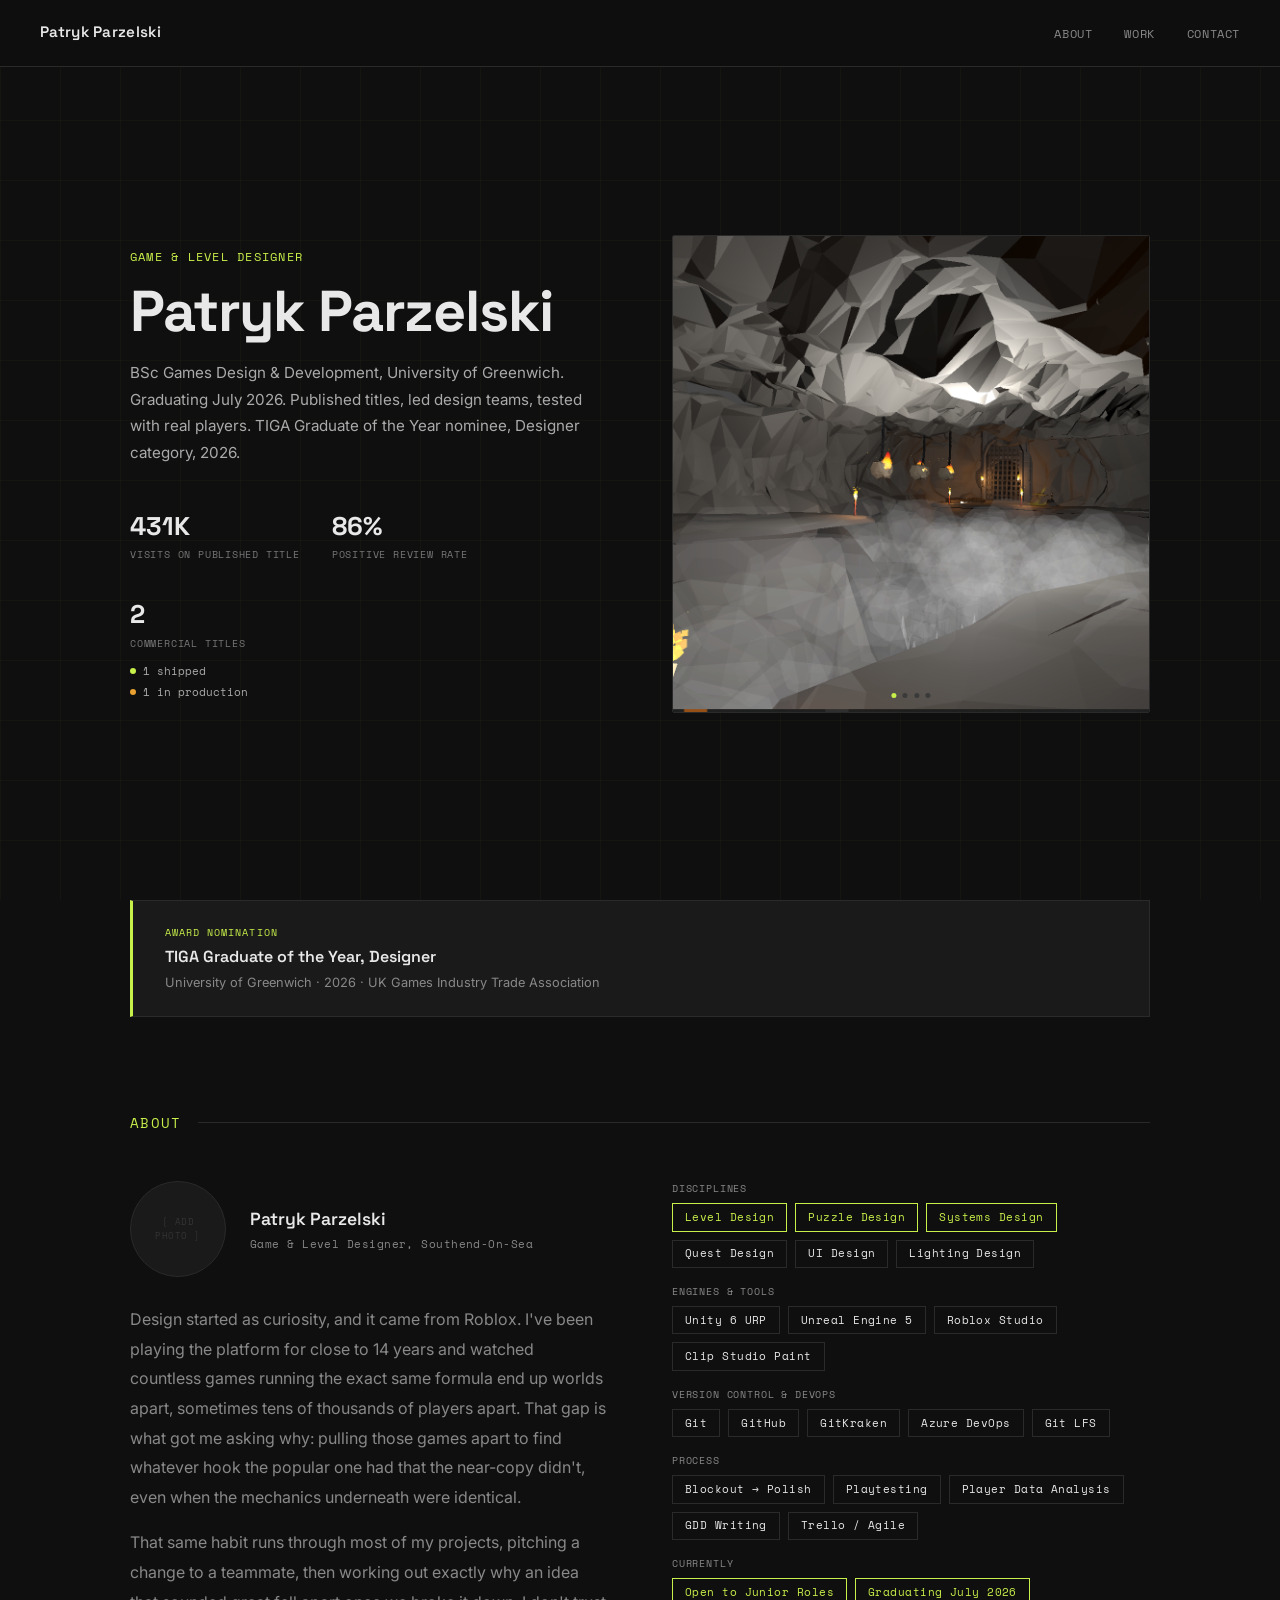
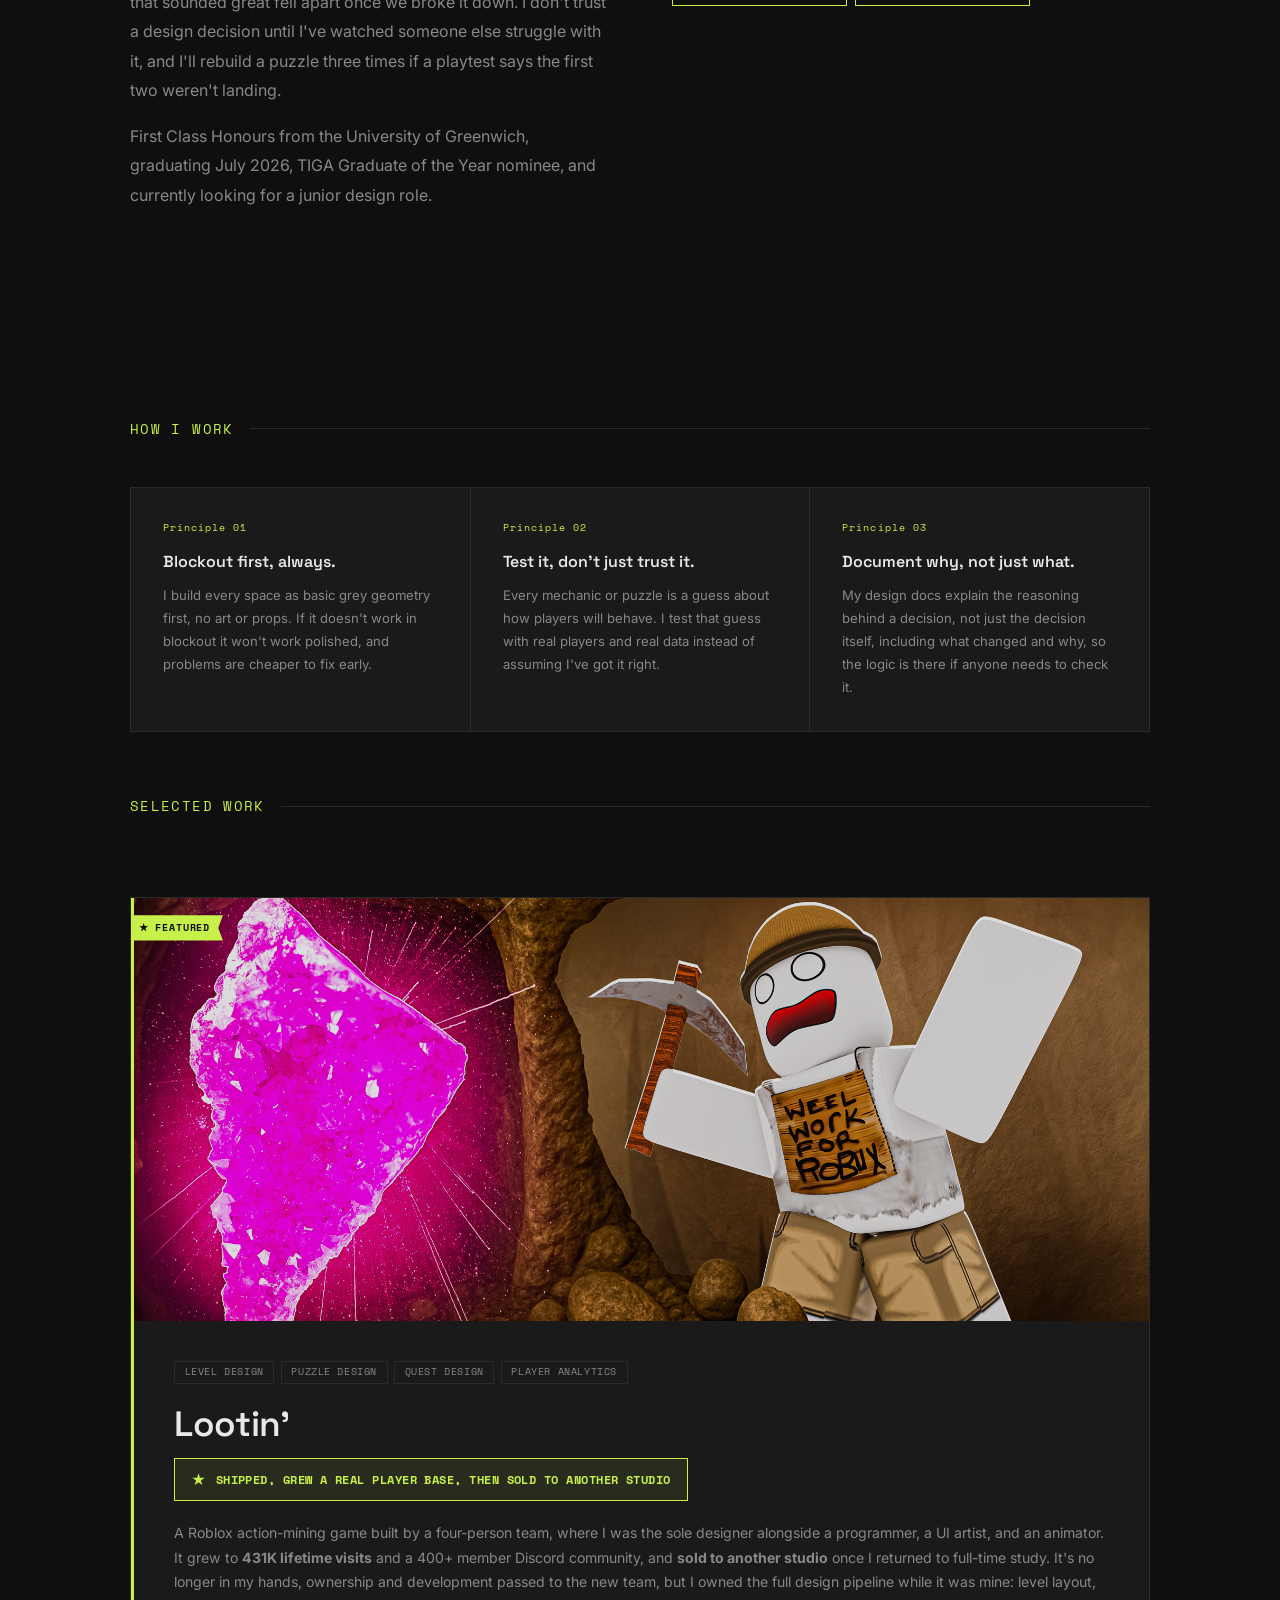
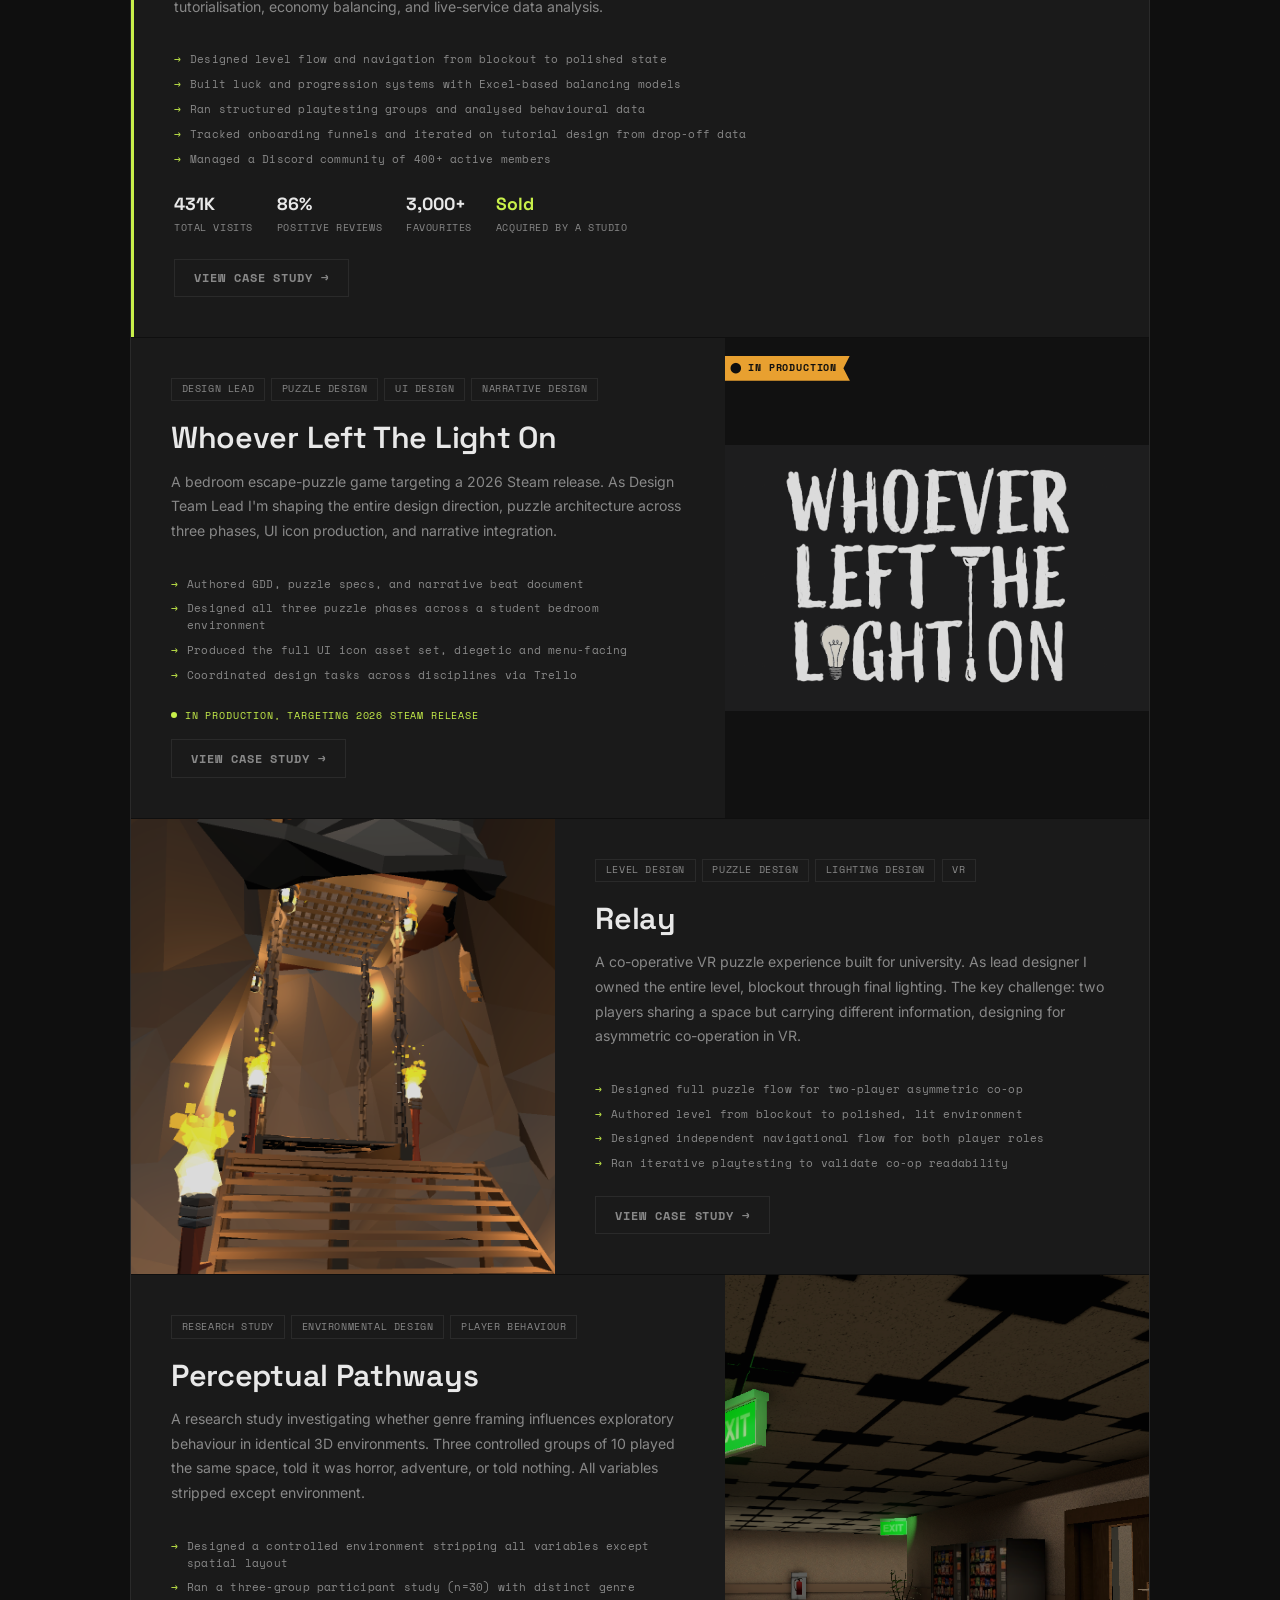
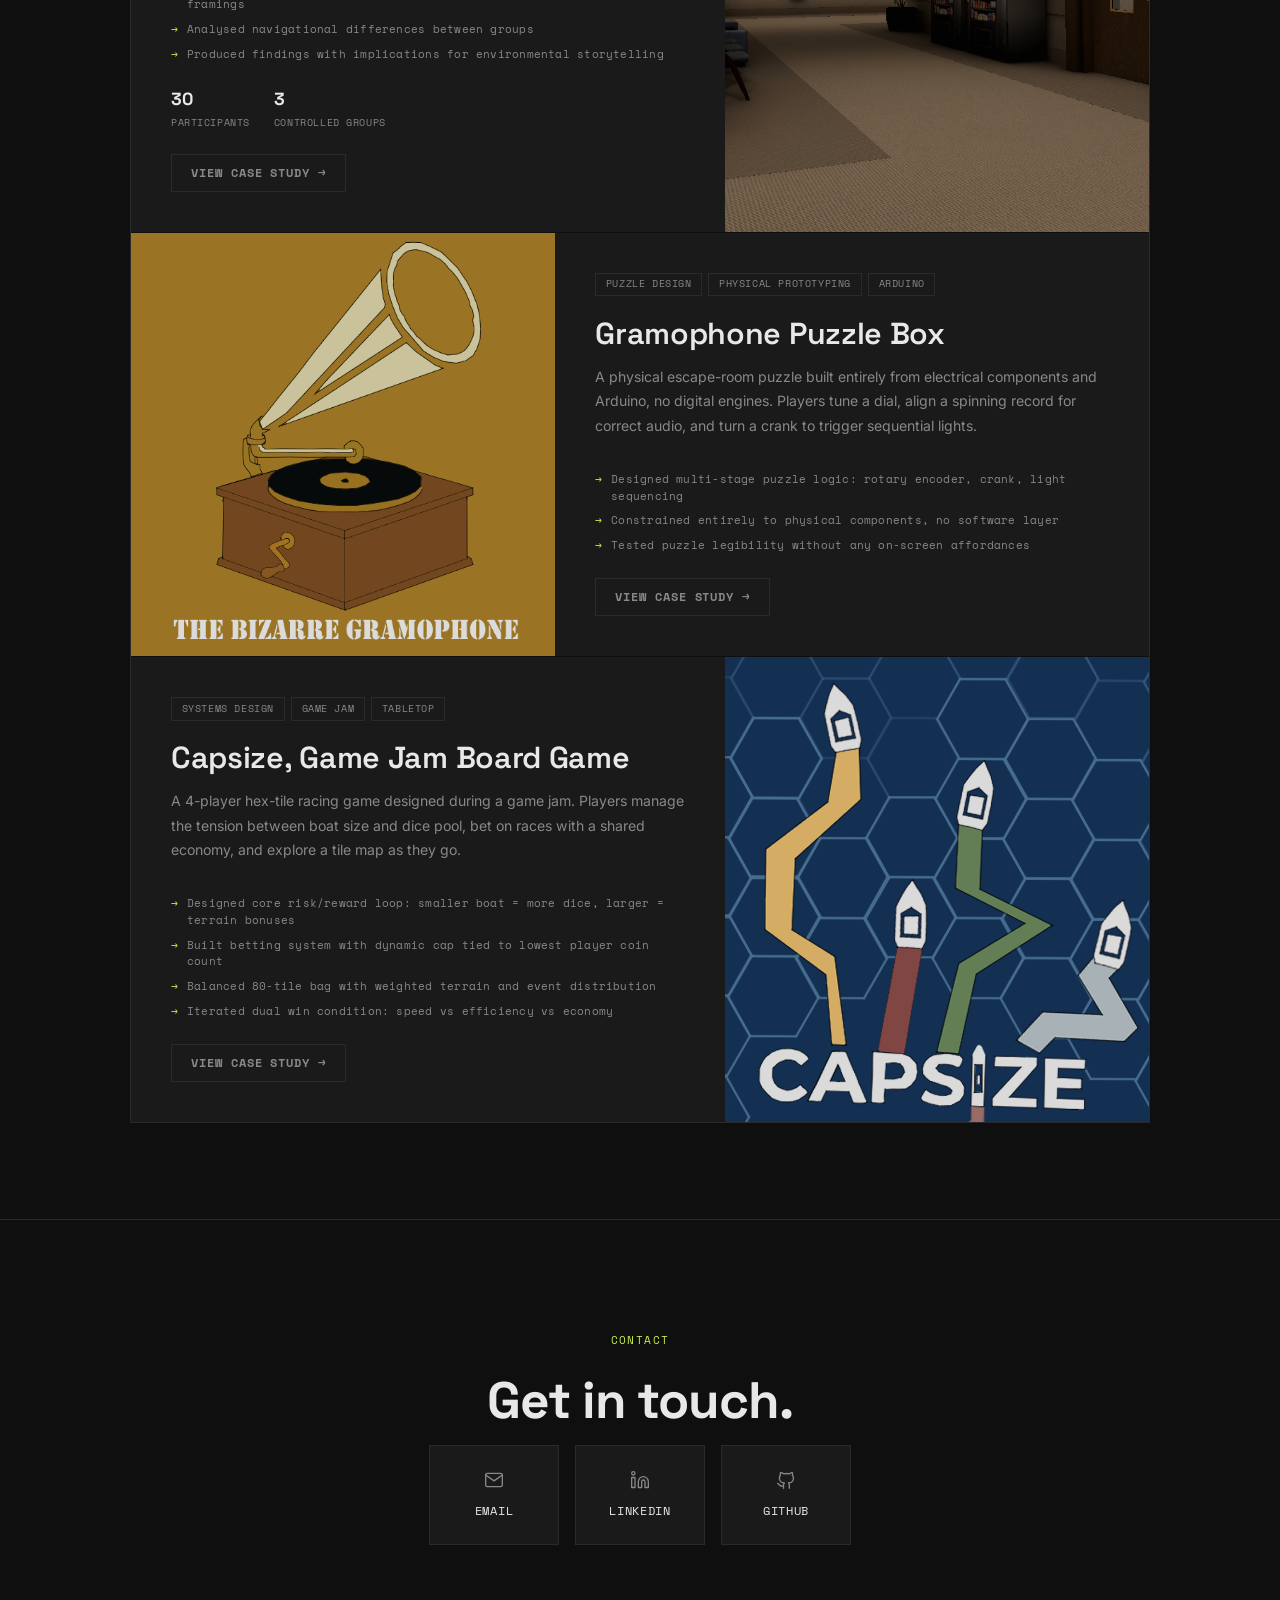
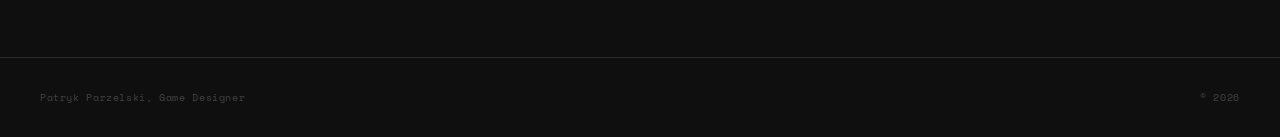
==== index.html @ 642c5098 "Add files via upload" ====
<!DOCTYPE html>
<html lang="en">
<head>
  <meta charset="UTF-8" />
  <meta name="viewport" content="width=device-width, initial-scale=1.0" />
  <title>Patryk Parzelski, Game Designer</title>
  <link rel="preconnect" href="https://fonts.googleapis.com" />
  <link rel="preconnect" href="https://fonts.gstatic.com" crossorigin />
  <link href="https://fonts.googleapis.com/css2?family=Space+Grotesk:wght@300;400;500;600;700&family=Inter:wght@300;400;500&family=Space+Mono:wght@400;700&display=swap" rel="stylesheet" />
  <style>
    *, *::before, *::after { box-sizing: border-box; margin: 0; padding: 0; }
    :root {
      --bg:        #0f0f0f;
      --surface:   #1a1a1a;
      --border:    #2a2a2a;
      --text:      #e8e8e8;
      --muted:     #888888;
      --accent:    #c8f04a;
      --font-display: 'Space Grotesk', sans-serif;
      --font-body:    'Inter', sans-serif;
      --font-mono:    'Space Mono', monospace;
    }
    html { scroll-behavior: smooth; }
    body {
      background: var(--bg);
      color: var(--text);
      font-family: var(--font-body);
      font-size: 17px;
      line-height: 1.5;
      -webkit-font-smoothing: antialiased;
    }

    /* NAV */
    nav {
      position: fixed;
      top: 0; left: 0; right: 0;
      z-index: 100;
      display: flex;
      justify-content: space-between;
      align-items: center;
      padding: 1.25rem 2.5rem;
      background: rgba(15,15,15,0.85);
      backdrop-filter: blur(12px);
      border-bottom: 1px solid var(--border);
    }
    .nav-name {
      font-family: var(--font-display);
      font-size: 0.95rem;
      font-weight: 600;
      letter-spacing: 0.02em;
      color: var(--text);
      text-decoration: none;
    }
    .nav-links { display: flex; gap: 2rem; list-style: none; }
    .nav-links a {
      font-family: var(--font-mono);
      font-size: 0.75rem;
      color: var(--muted);
      text-decoration: none;
      letter-spacing: 0.05em;
      text-transform: uppercase;
      transition: color 0.2s;
    }
    .nav-links a:hover { color: var(--accent); }
    .scroll-progress {
      position: absolute;
      bottom: -1px;
      left: 0;
      height: 2px;
      width: 0%;
      background: var(--accent);
      transition: width 0.1s linear;
      z-index: 2;
    }

    /* HERO */
    .hero {
      min-height: 100vh;
      display: grid;
      grid-template-columns: 1fr 1fr;
      align-items: center;
      gap: 4rem;
      padding: 7rem 2.5rem 4rem;
      max-width: 1100px;
      margin: 0 auto;
      position: relative;
    }
    .hero-grid-bg {
      position: fixed;
      inset: 0;
      background-image:
        linear-gradient(rgba(200,240,74,0.03) 1px, transparent 1px),
        linear-gradient(90deg, rgba(200,240,74,0.03) 1px, transparent 1px);
      background-size: 60px 60px;
      pointer-events: none;
      z-index: -1;
    }
    .hero-content { display: flex; flex-direction: column; }
    .hero-role {
      font-family: var(--font-mono);
      font-size: 0.78rem;
      color: var(--accent);
      letter-spacing: 0.1em;
      text-transform: uppercase;
      margin-bottom: 1rem;
    }
    .hero-name {
      font-family: var(--font-display);
      font-size: clamp(2.4rem, 4.5vw, 4.2rem);
      font-weight: 700;
      line-height: 1.0;
      letter-spacing: -0.02em;
      color: var(--text);
      margin-bottom: 1.25rem;
    }
    .hero-sub {
      font-size: 0.95rem;
      color: #aaaaaa;
      line-height: 1.75;
      margin-bottom: 2.5rem;
      max-width: 460px;
    }
    .hero-meta {
      display: flex;
      gap: 2rem;
      flex-wrap: wrap;
    }
    .hero-stat { display: flex; flex-direction: column; gap: 0.2rem; }
    .hero-stat-num {
      font-family: var(--font-display);
      font-size: 1.6rem;
      font-weight: 700;
      color: var(--text);
    }
    .hero-stat-label {
      font-family: var(--font-mono);
      font-size: 0.62rem;
      color: #777;
      letter-spacing: 0.08em;
      text-transform: uppercase;
    }
    .hero-stat-breakdown {
      display: flex;
      flex-direction: column;
      gap: 0.3rem;
      margin-top: 0.5rem;
    }
    .hero-stat-pill {
      display: flex;
      align-items: center;
      gap: 0.45rem;
      font-family: var(--font-mono);
      font-size: 0.68rem;
      color: #aaa;
    }
    .hero-stat-dot { width: 6px; height: 6px; border-radius: 50%; flex-shrink: 0; }
    .hero-stat-dot.shipped { background: var(--accent); }
    .hero-stat-dot.production { background: #e8a030; }
    .hero-visual {
      background: #0a0a0a;
      aspect-ratio: 1 / 1;
      width: 100%;
      display: flex;
      align-items: center;
      justify-content: center;
      position: relative;
      overflow: hidden;
      border-radius: 2px;
      border: 1px solid var(--border);
    }
    .hero-visual img {
      width: 100%;
      height: 100%;
      object-fit: cover;
      display: block;
      opacity: 1;
    }
    .hero-visual-slide {
      position: absolute;
      inset: 0;
      display: flex;
      align-items: center;
      justify-content: center;
      opacity: 0;
      transition: opacity 1.1s ease;
      pointer-events: none;
    }
    .hero-visual-slide.active { opacity: 1; }
    .hero-visual-slide img {
      width: 100%;
      height: 100%;
      object-fit: cover;
      display: block;
    }
    .hero-visual-dots {
      position: absolute;
      bottom: 0.85rem;
      left: 50%;
      transform: translateX(-50%);
      display: flex;
      gap: 0.4rem;
      z-index: 2;
    }
    .hero-visual-dot {
      width: 5px; height: 5px; border-radius: 50%;
      background: #3a3a3a;
      transition: background 0.3s;
    }
    .hero-visual-dot.active { background: var(--accent); }
    .hero-visual-placeholder {
      font-family: var(--font-mono);
      font-size: 0.62rem;
      color: #2a2a2a;
      letter-spacing: 0.1em;
      text-transform: uppercase;
      text-align: center;
      padding: 2rem;
      line-height: 2;
    }

    /* SECTIONS */
    section {
      padding: 6rem 2.5rem;
      max-width: 1100px;
      margin: 0 auto;
    }
    .section-label {
      font-family: var(--font-mono);
      font-size: 0.85rem;
      color: var(--accent);
      letter-spacing: 0.1em;
      text-transform: uppercase;
      margin-bottom: 3rem;
      display: flex;
      align-items: center;
      gap: 1rem;
    }
    .section-label::after {
      content: '';
      flex: 1;
      height: 1px;
      background: var(--border);
    }

    /* ABOUT */
    .about-grid {
      display: grid;
      grid-template-columns: 1fr 1fr;
      gap: 4rem;
      align-items: start;
    }
    .about-text h2 {
      font-family: var(--font-display);
      font-size: clamp(1.8rem, 3vw, 2.6rem);
      font-weight: 600;
      line-height: 1.2;
      letter-spacing: -0.01em;
      margin-bottom: 1.5rem;
    }
    .about-text p {
      color: var(--muted);
      line-height: 1.85;
      margin-bottom: 1rem;
      font-size: 1rem;
    }
    .about-text p strong { color: var(--text); font-weight: 500; }
    .about-photo-row { display: flex; gap: 1.5rem; align-items: center; margin-bottom: 1.75rem; }
    .about-photo {
      width: 96px; height: 96px; flex-shrink: 0;
      border-radius: 50%; overflow: hidden;
      border: 1px solid var(--border);
      background: var(--surface);
      display: flex; align-items: center; justify-content: center;
    }
    .about-photo img { width: 100%; height: 100%; object-fit: cover; display: block; }
    .about-photo-placeholder {
      font-family: var(--font-mono); font-size: 0.55rem;
      color: #333; letter-spacing: 0.06em; text-transform: uppercase;
      text-align: center; line-height: 1.6; padding: 0.5rem;
    }
    .about-photo-name {
      font-family: var(--font-display); font-size: 1.1rem; font-weight: 600; color: var(--text);
    }
    .about-photo-role {
      font-family: var(--font-mono); font-size: 0.7rem; color: var(--muted);
      letter-spacing: 0.04em; margin-top: 0.2rem;
    }
    .about-skills { display: flex; flex-direction: column; gap: 1rem; }
    .skill-row { display: flex; flex-direction: column; gap: 0.4rem; }
    .skill-row-label {
      font-family: var(--font-mono);
      font-size: 0.65rem;
      color: var(--muted);
      letter-spacing: 0.08em;
      text-transform: uppercase;
    }
    .skill-tags { display: flex; flex-wrap: wrap; gap: 0.5rem; }
    .tag {
      font-family: var(--font-mono);
      font-size: 0.7rem;
      color: var(--text);
      border: 1px solid var(--border);
      padding: 0.3rem 0.75rem;
      letter-spacing: 0.04em;
    }
    .tag.accent { border-color: var(--accent); color: var(--accent); }

    /* TIGA BANNER */
    .tiga-banner {
      max-width: 1100px;
      margin: 0 auto;
      padding: 0 2.5rem;
    }
    .tiga-inner {
      background: var(--surface);
      border: 1px solid var(--border);
      border-left: 3px solid var(--accent);
      padding: 1.5rem 2rem;
    }
    .tiga-label {
      font-family: var(--font-mono);
      font-size: 0.65rem;
      color: var(--accent);
      letter-spacing: 0.1em;
      text-transform: uppercase;
      margin-bottom: 0.3rem;
    }
    .tiga-title {
      font-family: var(--font-display);
      font-size: 1rem;
      font-weight: 600;
      color: var(--text);
    }
    .tiga-sub { font-size: 0.8rem; color: var(--muted); margin-top: 0.2rem; }

    /* PROJECT CARDS, entire card is the link */
    .projects-list {
      display: flex;
      flex-direction: column;
      gap: 1px;
      border: 1px solid var(--border);
    }

    .project-card {
      display: grid;
      grid-template-columns: 1fr 1.4fr;
      min-height: 320px;
      background: var(--surface);
      text-decoration: none;
      color: inherit;
      transition: background 0.2s;
      position: relative;
    }
    .project-card:nth-child(even) { grid-template-columns: 1.4fr 1fr; }
    .project-card:nth-child(even) .project-image { order: 2; }
    .project-card:nth-child(even) .project-info  { order: 1; }
    .project-card:hover { background: #1e1e1e; }

    /* Arrow indicator on hover */
    .project-card::after {
      content: '↗';
      position: absolute;
      top: 1.5rem;
      right: 1.5rem;
      font-size: 1rem;
      color: var(--accent);
      opacity: 0;
      transition: opacity 0.2s;
    }
    .project-card:hover::after { opacity: 1; }

    .project-image {
      position: relative;
      background: #111;
      overflow: hidden;
      min-height: 420px;
      align-self: stretch;
    }
    .project-card--featured .project-image { aspect-ratio: 2.4 / 1; height: auto; width: 100%; align-self: auto; }
    .project-image img {
      position: absolute;
      inset: 0;
      width: 100%;
      height: 100%;
      object-fit: cover;
      opacity: 0.85;
      transition: opacity 0.3s, transform 0.4s;
      display: block;
    }
    /* Contain for images that shouldn't stretch to fill, e.g. logos/wordmarks */
    .project-image img.contain {
      object-fit: contain;
    }
    .project-card:hover .project-image img { opacity: 1; transform: scale(1.02); }
    .project-image-placeholder {
      width: 100%; height: 100%;
      display: flex; align-items: center; justify-content: center;
      font-family: var(--font-mono);
      font-size: 0.65rem;
      color: #333;
      letter-spacing: 0.1em;
      text-transform: uppercase;
      min-height: 280px;
    }

    .project-info {
      padding: 2.5rem;
      display: flex;
      flex-direction: column;
      justify-content: space-between;
    }
    .project-disciplines { display: flex; flex-wrap: wrap; gap: 0.4rem; margin-bottom: 1.2rem; }
    .discipline {
      font-family: var(--font-mono);
      font-size: 0.62rem;
      color: var(--muted);
      border: 1px solid var(--border);
      padding: 0.2rem 0.6rem;
      letter-spacing: 0.06em;
      text-transform: uppercase;
    }
    .project-title {
      font-family: var(--font-display);
      font-size: clamp(1.3rem, 2.5vw, 1.9rem);
      font-weight: 600;
      line-height: 1.2;
      letter-spacing: -0.01em;
      margin-bottom: 0.8rem;
    }
    .project-desc {
      font-size: 0.88rem;
      color: var(--muted);
      line-height: 1.75;
    }
    .project-bottom { margin-top: 2rem; }
    .project-contributions {
      list-style: none;
      display: flex; flex-direction: column; gap: 0.5rem;
      margin-bottom: 1.5rem;
    }
    .project-contributions li {
      font-family: var(--font-mono);
      font-size: 0.7rem;
      color: var(--muted);
      letter-spacing: 0.02em;
      padding-left: 1rem;
      position: relative;
    }
    .project-contributions li::before {
      content: '→';
      position: absolute; left: 0;
      color: var(--accent);
    }
    .project-stats { display: flex; gap: 1.5rem; flex-wrap: wrap; margin-bottom: 1.5rem; }
    .project-stat { display: flex; flex-direction: column; gap: 0.15rem; }
    .project-stat-num {
      font-family: var(--font-display);
      font-size: 1.1rem;
      font-weight: 700;
      color: var(--text);
    }
    .project-stat-label {
      font-family: var(--font-mono);
      font-size: 0.6rem;
      color: var(--muted);
      letter-spacing: 0.06em;
      text-transform: uppercase;
    }

    /* Case study CTA, starts dark, lights up green on hover */
    .project-cta {
      display: inline-flex;
      align-items: center;
      gap: 0.6rem;
      font-family: var(--font-mono);
      font-size: 0.72rem;
      font-weight: 700;
      letter-spacing: 0.08em;
      text-transform: uppercase;
      color: var(--muted);
      background: transparent;
      border: 1px solid var(--border);
      padding: 0.6rem 1.2rem;
      width: fit-content;
      transition: background 0.2s, color 0.2s, border-color 0.2s;
    }
    .project-card:hover .project-cta {
      background: var(--accent);
      color: #0f0f0f;
      border-color: var(--accent);
    }

    .project-wip {
      font-family: var(--font-mono);
      font-size: 0.65rem;
      color: var(--accent);
      letter-spacing: 0.08em;
      text-transform: uppercase;
      display: flex; align-items: center; gap: 0.5rem;
      margin-bottom: 1rem;
    }
    .project-wip::before {
      content: '';
      display: block; width: 6px; height: 6px;
      background: var(--accent);
      border-radius: 50%;
      animation: pulse 2s ease-in-out infinite;
    }
    @keyframes pulse { 0%,100%{opacity:1} 50%{opacity:0.3} }

    /* DESIGN THINKING */
    .thinking-grid {
      display: grid;
      grid-template-columns: repeat(3, 1fr);
      gap: 1px;
      background: var(--border);
      border: 1px solid var(--border);
    }
    .thinking-card { background: var(--surface); padding: 2rem; }
    .thinking-num {
      font-family: var(--font-mono);
      font-size: 0.65rem;
      color: var(--accent);
      letter-spacing: 0.1em;
      margin-bottom: 1rem;
    }
    .thinking-title {
      font-family: var(--font-display);
      font-size: 1rem; font-weight: 600;
      margin-bottom: 0.75rem; line-height: 1.3;
    }
    .thinking-body { font-size: 0.82rem; color: var(--muted); line-height: 1.75; }

    /* CONTACT */
    .contact-wrap {
      text-align: center;
      padding: 7rem 2.5rem;
      border-top: 1px solid var(--border);
    }
    .contact-label {
      font-family: var(--font-mono);
      font-size: 0.7rem;
      color: var(--accent);
      letter-spacing: 0.12em;
      text-transform: uppercase;
      margin-bottom: 1.5rem;
    }
    .contact-headline {
      font-family: var(--font-display);
      font-size: clamp(2rem, 4vw, 3.5rem);
      font-weight: 700;
      letter-spacing: -0.02em;
      line-height: 1.1;
      margin-bottom: 1rem;
    }
    .contact-sub { color: var(--muted); font-size: 0.95rem; margin-bottom: 2.5rem; }
    .contact-links {
      display: flex; gap: 1rem; justify-content: center; flex-wrap: wrap;
      max-width: 640px; margin: 0 auto;
    }
    .contact-link {
      font-family: var(--font-mono);
      font-size: 0.72rem;
      color: var(--text);
      text-decoration: none;
      border: 1px solid var(--border);
      background: var(--surface);
      padding: 1.5rem 1.25rem;
      letter-spacing: 0.06em;
      text-transform: uppercase;
      transition: border-color 0.2s, color 0.2s, background 0.2s;
      display: flex; flex-direction: column; align-items: center; gap: 0.75rem;
      width: 130px;
    }
    .contact-link svg { width: 20px; height: 20px; stroke: var(--muted); transition: stroke 0.2s; }
    .contact-link:hover { border-color: var(--accent); color: var(--accent); background: #1e1e1e; }
    .contact-link:hover svg { stroke: var(--accent); }

    /* FOOTER */
    footer {
      border-top: 1px solid var(--border);
      padding: 2rem 2.5rem;
      display: flex; justify-content: space-between; align-items: center;
    }
    footer span {
      font-family: var(--font-mono);
      font-size: 0.65rem; color: #444; letter-spacing: 0.06em;
    }

    /* REVEAL */
    .reveal {
      opacity: 0; transform: translateY(24px);
      transition: opacity 0.6s ease, transform 0.6s ease;
    }
    .reveal.visible { opacity: 1; transform: translateY(0); }

    /* RESPONSIVE */
    @media (max-width: 768px) {
      nav { padding: 1rem 1.25rem; }
      .nav-links { display: none; }
      .hero { grid-template-columns: 1fr; padding: 6rem 1.25rem 3rem; gap: 2rem; }
      .hero-visual { max-width: 340px; margin: 0 auto; }
      .hero-meta { gap: 1.5rem; flex-wrap: wrap; }
      section { padding: 4rem 1.25rem; }
      .about-grid { grid-template-columns: 1fr; gap: 2.5rem; }
      .project-card,
      .project-card:nth-child(even) { grid-template-columns: 1fr; }
      .project-card:nth-child(even) .project-image,
      .project-card:nth-child(even) .project-info { order: unset; }
      .project-image { height: 260px; }
      .project-card--featured .project-image { height: auto; aspect-ratio: 2.4 / 1; }
      .thinking-grid { grid-template-columns: 1fr; }
      .contact-links { flex-direction: column; align-items: center; }
    }
    @media (prefers-reduced-motion: reduce) {
      .reveal { opacity: 1; transform: none; transition: none; }
    }

    /* FEATURED RIBBON */
    .featured-ribbon {
      position: absolute;
      top: 1.1rem;
      left: -0.3rem;
      background: var(--accent);
      color: #0f0f0f;
      font-family: var(--font-mono);
      font-size: 0.65rem;
      font-weight: 700;
      letter-spacing: 0.08em;
      text-transform: uppercase;
      padding: 0.3rem 0.8rem 0.3rem 0.6rem;
      z-index: 2;
      clip-path: polygon(0 0, 100% 0, 95% 50%, 100% 100%, 0 100%);
    }

    /* SOLD CALLOUT */
    .sold-callout {
      display: flex; align-items: center; gap: 0.6rem;
      background: rgba(200,240,74,0.08);
      border: 1px solid var(--accent);
      padding: 0.6rem 1rem;
      margin-bottom: 1.25rem;
      width: fit-content;
    }
    .sold-callout-icon { color: var(--accent); font-size: 0.9rem; }
    .sold-callout-text {
      font-family: var(--font-mono); font-size: 0.72rem;
      color: var(--accent); letter-spacing: 0.04em; text-transform: uppercase; font-weight: 700;
    }

    /* IN PRODUCTION RIBBON */
    .inprod-ribbon {
      position: absolute;
      top: 1.1rem;
      left: -0.3rem;
      background: #e8a030;
      color: #0f0f0f;
      font-family: var(--font-mono);
      font-size: 0.65rem;
      font-weight: 700;
      letter-spacing: 0.08em;
      text-transform: uppercase;
      padding: 0.3rem 0.8rem 0.3rem 0.6rem;
      z-index: 2;
      clip-path: polygon(0 0, 100% 0, 95% 50%, 100% 100%, 0 100%);
    }

    /* FEATURED CARD — stacked hero banner, distinct from the side-by-side cards below */
    .project-card--featured {
      min-height: 420px;
      border-left: 3px solid var(--accent);
      grid-template-columns: 1fr;
    }
    .project-card--featured .project-image { position: relative; order: unset; }
    .project-card--featured .project-info { order: unset; }
    .project-card--featured .project-title { font-size: clamp(1.6rem, 2.8vw, 2.2rem); }

    /* GLOBAL GREEN HOVER — every interactive element */
    .nav-links a:hover { color: var(--accent) !important; }
    .contact-link:hover { border-color: var(--accent) !important; color: var(--accent) !important; }
    .contact-link:hover svg { stroke: var(--accent) !important; }
    .project-card:hover .project-cta { background: var(--accent) !important; color: #0f0f0f !important; border-color: var(--accent) !important; }
    footer a:hover { color: var(--accent) !important; }
  </style>
</head>
<body>

  <nav>
    <a class="nav-name" href="#">Patryk Parzelski</a>
    <ul class="nav-links">
      <li><a href="#about">About</a></li>
      <li><a href="#work">Work</a></li>
      <li><a href="#contact">Contact</a></li>
    </ul>
    <div class="scroll-progress" id="scrollProgress"></div>
  </nav>

  <div class="hero">
    <div class="hero-grid-bg"></div>
    <div class="hero-content">
      <p class="hero-role">Game &amp; Level Designer</p>
      <h1 class="hero-name">Patryk Parzelski</h1>
      <p class="hero-sub">BSc Games Design &amp; Development, University of Greenwich. Graduating July 2026. Published titles, led design teams, tested with real players. TIGA Graduate of the Year nominee, Designer category, 2026.</p>
      <div class="hero-meta">
        <div class="hero-stat">
          <span class="hero-stat-num">431K</span>
          <span class="hero-stat-label">Visits on published title</span>
        </div>
        <div class="hero-stat">
          <span class="hero-stat-num">86%</span>
          <span class="hero-stat-label">Positive review rate</span>
        </div>
        <div class="hero-stat">
          <span class="hero-stat-num">2</span>
          <span class="hero-stat-label">Commercial titles</span>
          <div class="hero-stat-breakdown">
            <span class="hero-stat-pill"><span class="hero-stat-dot shipped"></span>1 shipped</span>
            <span class="hero-stat-pill"><span class="hero-stat-dot production"></span>1 in production</span>
          </div>
        </div>
      </div>
    </div>
    <div class="hero-visual" id="heroVisual">
      <div class="hero-visual-slide active">
        <img src="relay-square.png" alt="Relay, VR co-op puzzle level" />
      </div>
      <div class="hero-visual-slide">
        <img src="wltlo-logo.png" alt="Whoever Left The Light On, in production" />
      </div>
      <div class="hero-visual-slide">
        <img src="research-lobby-square.png" alt="Perceptual Pathways, research environment" />
      </div>
      <div class="hero-visual-slide">
        <img src="lootin-closeup-square.png" alt="Lootin', shipped Roblox title" />
      </div>
      <div class="hero-visual-dots" id="heroVisualDots"></div>
    </div>
  </div>

  <div class="tiga-banner reveal">
    <div class="tiga-inner">
      <div class="tiga-label">Award Nomination</div>
      <div class="tiga-title">TIGA Graduate of the Year, Designer</div>
      <div class="tiga-sub">University of Greenwich · 2026 · UK Games Industry Trade Association</div>
    </div>
  </div>

  <section id="about">
    <p class="section-label">About</p>
    <div class="about-grid reveal">
      <div class="about-text">
        <div class="about-photo-row">
          <div class="about-photo">
            <span class="about-photo-placeholder">[ Add<br/>photo ]</span>
            <!-- Swap the placeholder above for: <img src="your-photo.jpg" alt="Patryk Parzelski" /> -->
          </div>
          <div>
            <div class="about-photo-name">Patryk Parzelski</div>
            <div class="about-photo-role">Game &amp; Level Designer, Southend-On-Sea</div>
          </div>
        </div>
        <p>Design started as curiosity, and it came from Roblox. I've been playing the platform for close to 14 years and watched countless games running the exact same formula end up worlds apart, sometimes tens of thousands of players apart. That gap is what got me asking why: pulling those games apart to find whatever hook the popular one had that the near-copy didn't, even when the mechanics underneath were identical.</p>
        <p>That same habit runs through most of my projects, pitching a change to a teammate, then working out exactly why an idea that sounded great fell apart once we broke it down. I don't trust a design decision until I've watched someone else struggle with it, and I'll rebuild a puzzle three times if a playtest says the first two weren't landing.</p>
        <p>First Class Honours from the University of Greenwich, graduating July 2026, TIGA Graduate of the Year nominee, and currently looking for a junior design role.</p>
      </div>
      <div class="about-skills">
        <div class="skill-row">
          <span class="skill-row-label">Disciplines</span>
          <div class="skill-tags">
            <span class="tag accent">Level Design</span>
            <span class="tag accent">Puzzle Design</span>
            <span class="tag accent">Systems Design</span>
            <span class="tag">Quest Design</span>
            <span class="tag">UI Design</span>
            <span class="tag">Lighting Design</span>
          </div>
        </div>
        <div class="skill-row">
          <span class="skill-row-label">Engines &amp; Tools</span>
          <div class="skill-tags">
            <span class="tag">Unity 6 URP</span>
            <span class="tag">Unreal Engine 5</span>
            <span class="tag">Roblox Studio</span>
            <span class="tag">Clip Studio Paint</span>
          </div>
        </div>
        <div class="skill-row">
          <span class="skill-row-label">Version Control &amp; DevOps</span>
          <div class="skill-tags">
            <span class="tag">Git</span>
            <span class="tag">GitHub</span>
            <span class="tag">GitKraken</span>
            <span class="tag">Azure DevOps</span>
            <span class="tag">Git LFS</span>
          </div>
        </div>
        <div class="skill-row">
          <span class="skill-row-label">Process</span>
          <div class="skill-tags">
            <span class="tag">Blockout → Polish</span>
            <span class="tag">Playtesting</span>
            <span class="tag">Player Data Analysis</span>
            <span class="tag">GDD Writing</span>
            <span class="tag">Trello / Agile</span>
          </div>
        </div>
        <div class="skill-row">
          <span class="skill-row-label">Currently</span>
          <div class="skill-tags">
            <span class="tag accent">Open to Junior Roles</span>
            <span class="tag accent">Graduating July 2026</span>
          </div>
        </div>
      </div>
    </div>
  </section>

  <section style="padding-bottom:0;">
    <p class="section-label">How I work</p>
    <div class="thinking-grid reveal">
      <div class="thinking-card">
        <div class="thinking-num">Principle 01</div>
        <h4 class="thinking-title">Blockout first, always.</h4>
        <p class="thinking-body">I build every space as basic grey geometry first, no art or props. If it doesn't work in blockout it won't work polished, and problems are cheaper to fix early.</p>
      </div>
      <div class="thinking-card">
        <div class="thinking-num">Principle 02</div>
        <h4 class="thinking-title">Test it, don't just trust it.</h4>
        <p class="thinking-body">Every mechanic or puzzle is a guess about how players will behave. I test that guess with real players and real data instead of assuming I've got it right.</p>
      </div>
      <div class="thinking-card">
        <div class="thinking-num">Principle 03</div>
        <h4 class="thinking-title">Document why, not just what.</h4>
        <p class="thinking-body">My design docs explain the reasoning behind a decision, not just the decision itself, including what changed and why, so the logic is there if anyone needs to check it.</p>
      </div>
    </div>
  </section>

  <section id="work" style="padding-top:4rem; padding-bottom:2rem;">
    <p class="section-label">Selected Work</p>
  </section>

  <div style="max-width:1100px; margin:0 auto; padding:0 2.5rem 6rem;">
    <div class="projects-list">

      <!-- Lootin' — FEATURED -->
      <a class="project-card project-card--featured reveal" href="case-lootin.html">
        <div class="project-image">
          <div class="featured-ribbon">★ Featured</div>
          <img src="lootin-hero-banner.png" alt="Lootin'" />
        </div>
        <div class="project-info">
          <div class="project-top">
            <div class="project-disciplines">
              <span class="discipline">Level Design</span>
              <span class="discipline">Puzzle Design</span>
              <span class="discipline">Quest Design</span>
              <span class="discipline">Player Analytics</span>
            </div>
            <h3 class="project-title">Lootin'</h3>
            <div class="sold-callout">
              <span class="sold-callout-icon">★</span>
              <span class="sold-callout-text">Shipped, grew a real player base, then sold to another studio</span>
            </div>
            <p class="project-desc">A Roblox action-mining game built by a four-person team, where I was the sole designer alongside a programmer, a UI artist, and an animator. It grew to <strong>431K lifetime visits</strong> and a 400+ member Discord community, and <strong>sold to another studio</strong> once I returned to full-time study. It's no longer in my hands, ownership and development passed to the new team, but I owned the full design pipeline while it was mine: level layout, tutorialisation, economy balancing, and live-service data analysis.</p>
          </div>
          <div class="project-bottom">
            <ul class="project-contributions">
              <li>Designed level flow and navigation from blockout to polished state</li>
              <li>Built luck and progression systems with Excel-based balancing models</li>
              <li>Ran structured playtesting groups and analysed behavioural data</li>
              <li>Tracked onboarding funnels and iterated on tutorial design from drop-off data</li>
              <li>Managed a Discord community of 400+ active members</li>
            </ul>
            <div class="project-stats">
              <div class="project-stat"><span class="project-stat-num">431K</span><span class="project-stat-label">Total visits</span></div>
              <div class="project-stat"><span class="project-stat-num">86%</span><span class="project-stat-label">Positive reviews</span></div>
              <div class="project-stat"><span class="project-stat-num">3,000+</span><span class="project-stat-label">Favourites</span></div>
              <div class="project-stat"><span class="project-stat-num" style="color:var(--accent);">Sold</span><span class="project-stat-label">Acquired by a studio</span></div>
            </div>
            <span class="project-cta">View Case Study →</span>
          </div>
        </div>
      </a>

      <!-- WLTLO -->
      <a class="project-card reveal" href="case-wltlo.html">
        <div class="project-image" style="position:relative;">
          <div class="inprod-ribbon">⬤ In Production</div>
          <img class="contain" src="wltlo-title.gif" alt="Whoever Left The Light On" />
        </div>
        <div class="project-info">
          <div class="project-top">
            <div class="project-disciplines">
              <span class="discipline">Design Lead</span>
              <span class="discipline">Puzzle Design</span>
              <span class="discipline">UI Design</span>
              <span class="discipline">Narrative Design</span>
            </div>
            <h3 class="project-title">Whoever Left The Light On</h3>
            <p class="project-desc">A bedroom escape-puzzle game targeting a 2026 Steam release. As Design Team Lead I'm shaping the entire design direction, puzzle architecture across three phases, UI icon production, and narrative integration.</p>
          </div>
          <div class="project-bottom">
            <ul class="project-contributions">
              <li>Authored GDD, puzzle specs, and narrative beat document</li>
              <li>Designed all three puzzle phases across a student bedroom environment</li>
              <li>Produced the full UI icon asset set, diegetic and menu-facing</li>
              <li>Coordinated design tasks across disciplines via Trello</li>
            </ul>
            <div class="project-wip">In production, targeting 2026 Steam release</div>
            <span class="project-cta">View Case Study →</span>
          </div>
        </div>
      </a>

      <!-- VR -->
      <a class="project-card reveal" href="case-vr.html">
        <div class="project-image">
          <img src="relay-torches.png" alt="Relay VR puzzle game" />
        </div>
        <div class="project-info">
          <div class="project-top">
            <div class="project-disciplines">
              <span class="discipline">Level Design</span>
              <span class="discipline">Puzzle Design</span>
              <span class="discipline">Lighting Design</span>
              <span class="discipline">VR</span>
            </div>
            <h3 class="project-title">Relay</h3>
            <p class="project-desc">A co-operative VR puzzle experience built for university. As lead designer I owned the entire level, blockout through final lighting. The key challenge: two players sharing a space but carrying different information, designing for asymmetric co-operation in VR.</p>
          </div>
          <div class="project-bottom">
            <ul class="project-contributions">
              <li>Designed full puzzle flow for two-player asymmetric co-op</li>
              <li>Authored level from blockout to polished, lit environment</li>
              <li>Designed independent navigational flow for both player roles</li>
              <li>Ran iterative playtesting to validate co-op readability</li>
            </ul>
            <span class="project-cta">View Case Study →</span>
          </div>
        </div>
      </a>

      <!-- Research -->
      <a class="project-card reveal" href="case-research.html">
        <div class="project-image">
          <img src="research-square.png" alt="Perceptual Pathways, research environment" />
        </div>
        <div class="project-info">
          <div class="project-top">
            <div class="project-disciplines">
              <span class="discipline">Research Study</span>
              <span class="discipline">Environmental Design</span>
              <span class="discipline">Player Behaviour</span>
            </div>
            <h3 class="project-title">Perceptual Pathways</h3>
            <p class="project-desc">A research study investigating whether genre framing influences exploratory behaviour in identical 3D environments. Three controlled groups of 10 played the same space, told it was horror, adventure, or told nothing. All variables stripped except environment.</p>
          </div>
          <div class="project-bottom">
            <ul class="project-contributions">
              <li>Designed a controlled environment stripping all variables except spatial layout</li>
              <li>Ran a three-group participant study (n=30) with distinct genre framings</li>
              <li>Analysed navigational differences between groups</li>
              <li>Produced findings with implications for environmental storytelling</li>
            </ul>
            <div class="project-stats">
              <div class="project-stat"><span class="project-stat-num">30</span><span class="project-stat-label">Participants</span></div>
              <div class="project-stat"><span class="project-stat-num">3</span><span class="project-stat-label">Controlled groups</span></div>
            </div>
            <span class="project-cta">View Case Study →</span>
          </div>
        </div>
      </a>

      <!-- Gramophone -->
      <a class="project-card reveal" href="case-gramophone.html">
        <div class="project-image">
          <img class="contain" src="gramophone-logo.png" alt="The Bizarre Gramophone" />
        </div>
        <div class="project-info">
          <div class="project-top">
            <div class="project-disciplines">
              <span class="discipline">Puzzle Design</span>
              <span class="discipline">Physical Prototyping</span>
              <span class="discipline">Arduino</span>
            </div>
            <h3 class="project-title">Gramophone Puzzle Box</h3>
            <p class="project-desc">A physical escape-room puzzle built entirely from electrical components and Arduino, no digital engines. Players tune a dial, align a spinning record for correct audio, and turn a crank to trigger sequential lights.</p>
          </div>
          <div class="project-bottom">
            <ul class="project-contributions">
              <li>Designed multi-stage puzzle logic: rotary encoder, crank, light sequencing</li>
              <li>Constrained entirely to physical components, no software layer</li>
              <li>Tested puzzle legibility without any on-screen affordances</li>
            </ul>
            <span class="project-cta">View Case Study →</span>
          </div>
        </div>
      </a>

      <!-- Capsize -->
      <a class="project-card reveal" href="case-smallboats.html">
        <div class="project-image">
          <img src="capsize-logo.png" alt="Capsize board game" />
        </div>
        <div class="project-info">
          <div class="project-top">
            <div class="project-disciplines">
              <span class="discipline">Systems Design</span>
              <span class="discipline">Game Jam</span>
              <span class="discipline">Tabletop</span>
            </div>
            <h3 class="project-title">Capsize, Game Jam Board Game</h3>
            <p class="project-desc">A 4-player hex-tile racing game designed during a game jam. Players manage the tension between boat size and dice pool, bet on races with a shared economy, and explore a tile map as they go.</p>
          </div>
          <div class="project-bottom">
            <ul class="project-contributions">
              <li>Designed core risk/reward loop: smaller boat = more dice, larger = terrain bonuses</li>
              <li>Built betting system with dynamic cap tied to lowest player coin count</li>
              <li>Balanced 80-tile bag with weighted terrain and event distribution</li>
              <li>Iterated dual win condition: speed vs efficiency vs economy</li>
            </ul>
            <span class="project-cta">View Case Study →</span>
          </div>
        </div>
      </a>

    </div>
  </div>

  <div class="contact-wrap reveal" id="contact">
    <p class="contact-label">Contact</p>
    <h2 class="contact-headline">Get in touch.</h2>
    <div class="contact-links">
      <a class="contact-link" href="mailto:work.patrykparzelski@gmail.com">
        <svg viewBox="0 0 24 24" fill="none" stroke-width="1.6" stroke-linecap="round" stroke-linejoin="round"><rect x="2" y="4" width="20" height="16" rx="2"/><path d="m22 6-10 7L2 6"/></svg>
        Email
      </a>
      <a class="contact-link" href="https://www.linkedin.com/in/patrykparzelski/" target="_blank" rel="noopener">
        <svg viewBox="0 0 24 24" fill="none" stroke-width="1.6" stroke-linecap="round" stroke-linejoin="round"><path d="M16 8a6 6 0 0 1 6 6v7h-4v-7a2 2 0 0 0-2-2 2 2 0 0 0-2 2v7h-4v-7a6 6 0 0 1 6-6Z"/><rect x="2" y="9" width="4" height="12"/><circle cx="4" cy="4" r="2"/></svg>
        LinkedIn
      </a>
      <a class="contact-link" href="https://github.com/parzelskipatryk" target="_blank" rel="noopener">
        <svg viewBox="0 0 24 24" fill="none" stroke-width="1.6" stroke-linecap="round" stroke-linejoin="round"><path d="M9 19c-5 1.5-5-2.5-7-3m14 6v-3.9a3.4 3.4 0 0 0-1-2.6c3 0 6-2 6-5.8a4.6 4.6 0 0 0-1.3-3.2 4.3 4.3 0 0 0-.1-3.2s-1.1-.3-3.5 1.3a12.3 12.3 0 0 0-6.4 0C6.5 3 5.4 3.3 5.4 3.3a4.3 4.3 0 0 0-.1 3.2A4.6 4.6 0 0 0 4 9.7c0 3.8 3 5.8 6 5.8a3.4 3.4 0 0 0-1 2.6V22"/></svg>
        GitHub
      </a>
    </div>
  </div>

  <footer>
    <span>Patryk Parzelski, Game Designer</span>
    <span>© 2026</span>
  </footer>

  <script>
    // Scroll progress bar
    const scrollProgress = document.getElementById('scrollProgress');
    function updateScrollProgress() {
      const scrollTop = window.scrollY;
      const docHeight = document.documentElement.scrollHeight - window.innerHeight;
      const pct = docHeight > 0 ? (scrollTop / docHeight) * 100 : 0;
      scrollProgress.style.width = pct + '%';
    }
    window.addEventListener('scroll', updateScrollProgress);
    updateScrollProgress();

    // Remember scroll position when leaving via a project card, restore it only when
    // coming back via a case study's "Back to All Work" link.
    document.querySelectorAll('.project-card').forEach(card => {
      card.addEventListener('click', () => {
        sessionStorage.setItem('indexScrollY', window.scrollY);
      });
    });
    if (sessionStorage.getItem('restoreScroll') === '1') {
      sessionStorage.removeItem('restoreScroll');
      const y = parseInt(sessionStorage.getItem('indexScrollY') || '0', 10);
      window.scrollTo(0, y);
      requestAnimationFrame(() => window.scrollTo(0, y));
    }

    const reveals = document.querySelectorAll('.reveal');
    const observer = new IntersectionObserver(entries => {
      entries.forEach(entry => {
        if (entry.isIntersecting) {
          entry.target.classList.add('visible');
          observer.unobserve(entry.target);
        }
      });
    }, { threshold: 0.1 });
    reveals.forEach(el => observer.observe(el));

    // Hero visual auto-rotate
    const heroVisual = document.getElementById('heroVisual');
    if (heroVisual) {
      const heroSlides = heroVisual.querySelectorAll('.hero-visual-slide');
      const heroDots = document.getElementById('heroVisualDots');
      let heroIndex = 0;
      heroSlides.forEach((_, i) => {
        const dot = document.createElement('span');
        dot.classList.add('hero-visual-dot');
        if (i === 0) dot.classList.add('active');
        heroDots.appendChild(dot);
      });
      const heroDotEls = heroDots.querySelectorAll('.hero-visual-dot');
      setInterval(() => {
        heroSlides[heroIndex].classList.remove('active');
        heroDotEls[heroIndex].classList.remove('active');
        heroIndex = (heroIndex + 1) % heroSlides.length;
        heroSlides[heroIndex].classList.add('active');
        heroDotEls[heroIndex].classList.add('active');
      }, 4500);
    }
  </script>
</body>
</html>
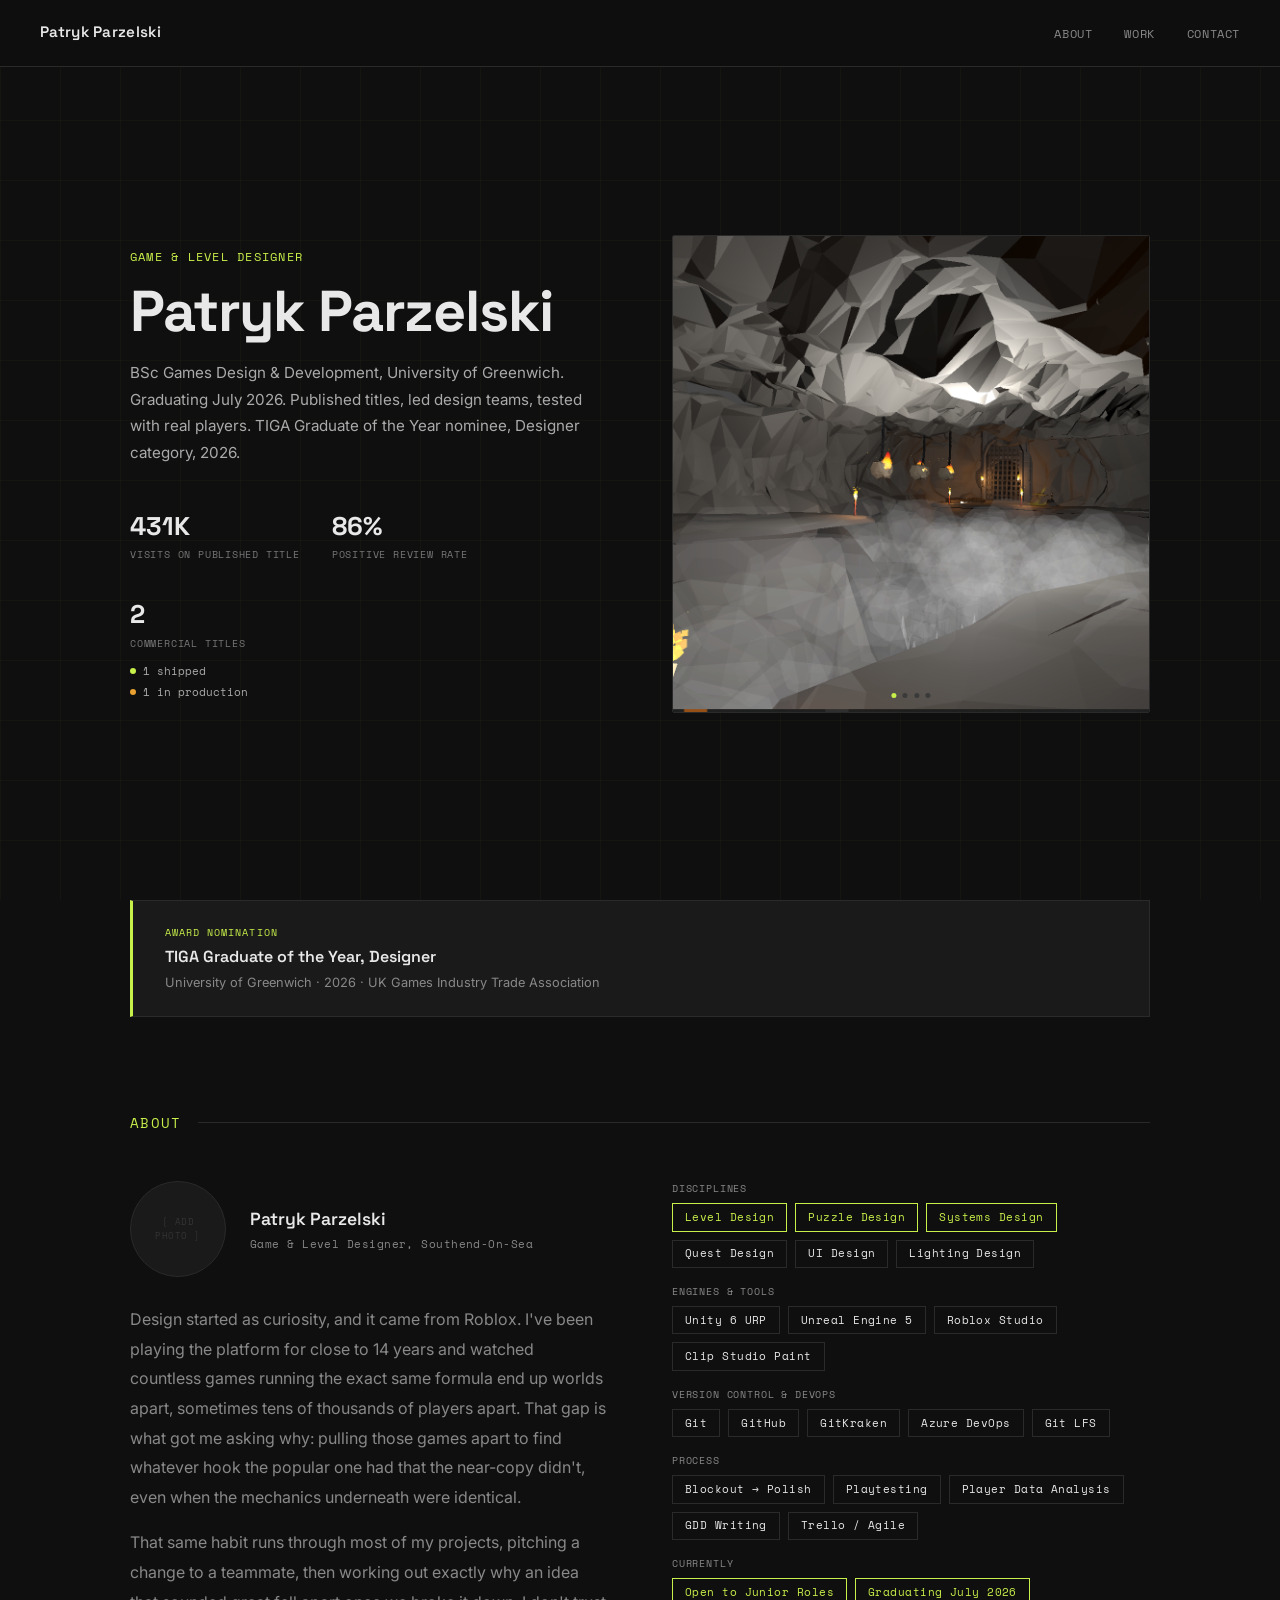
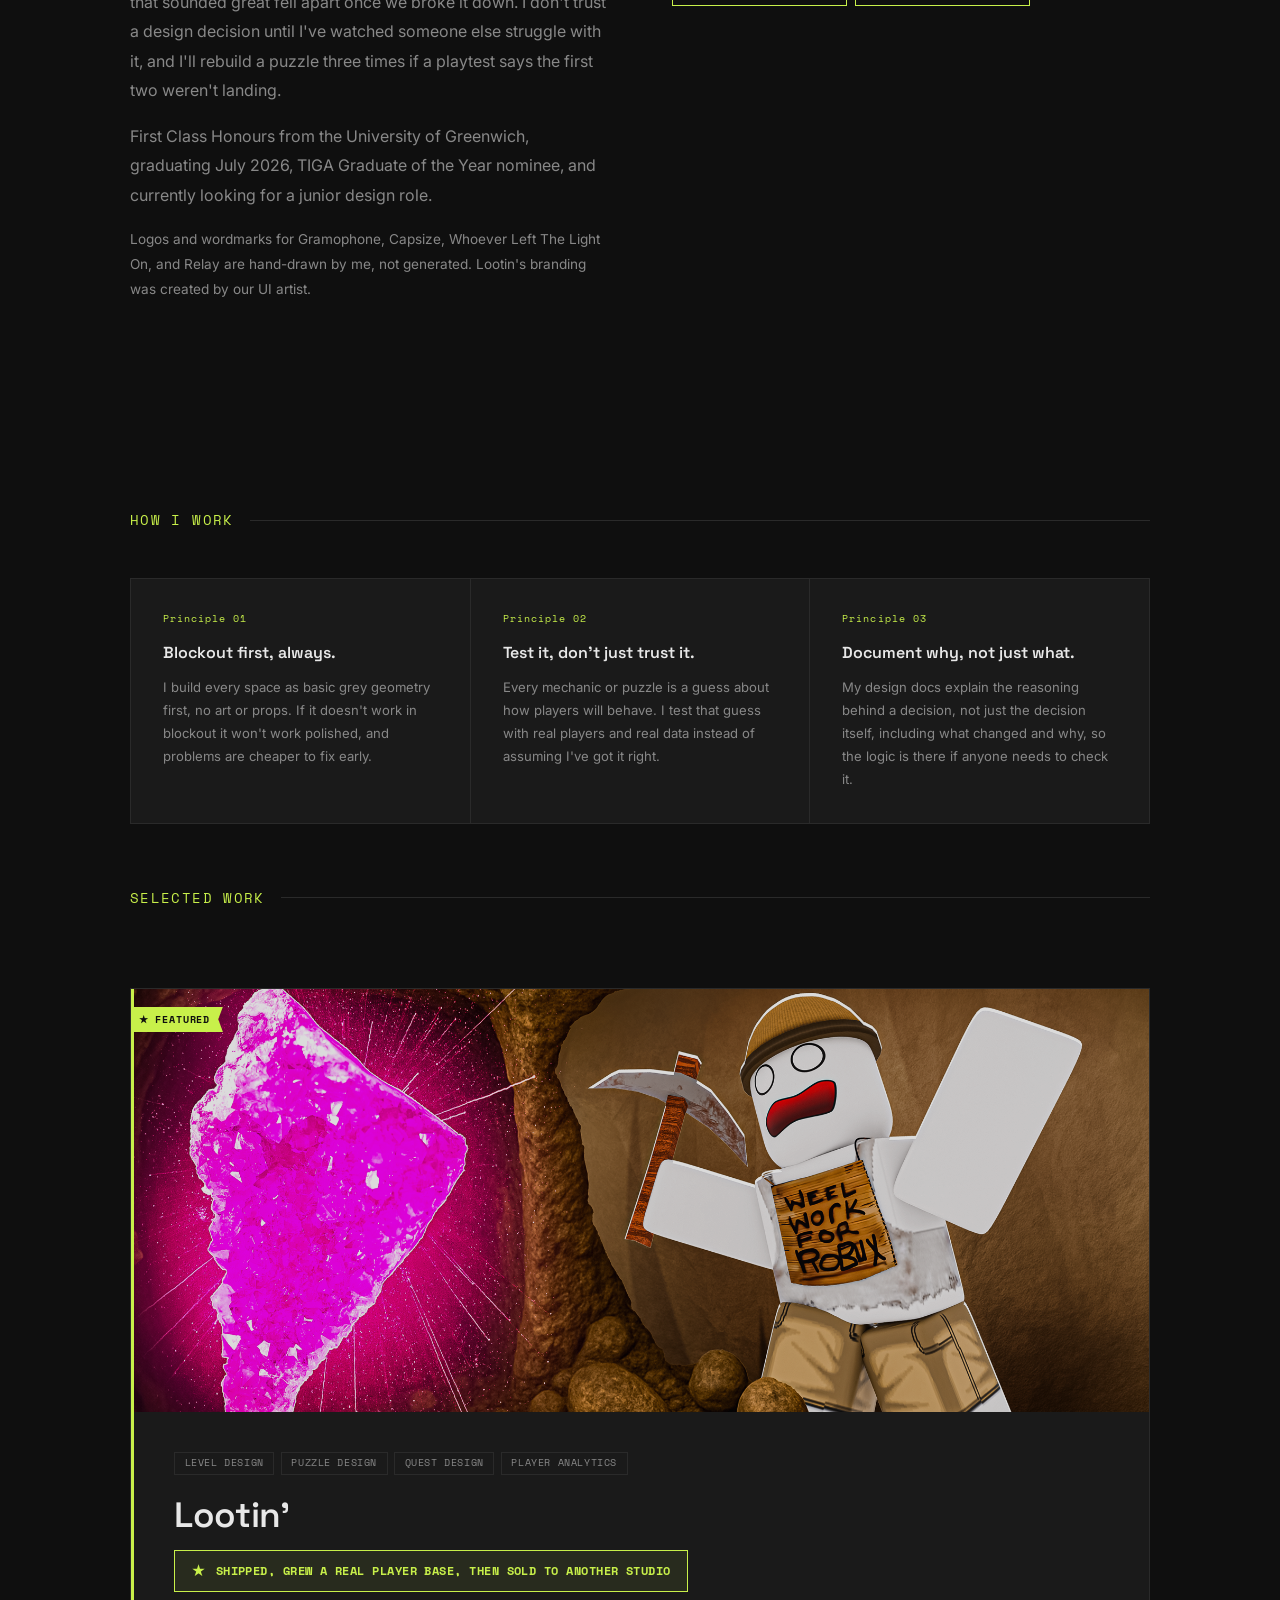
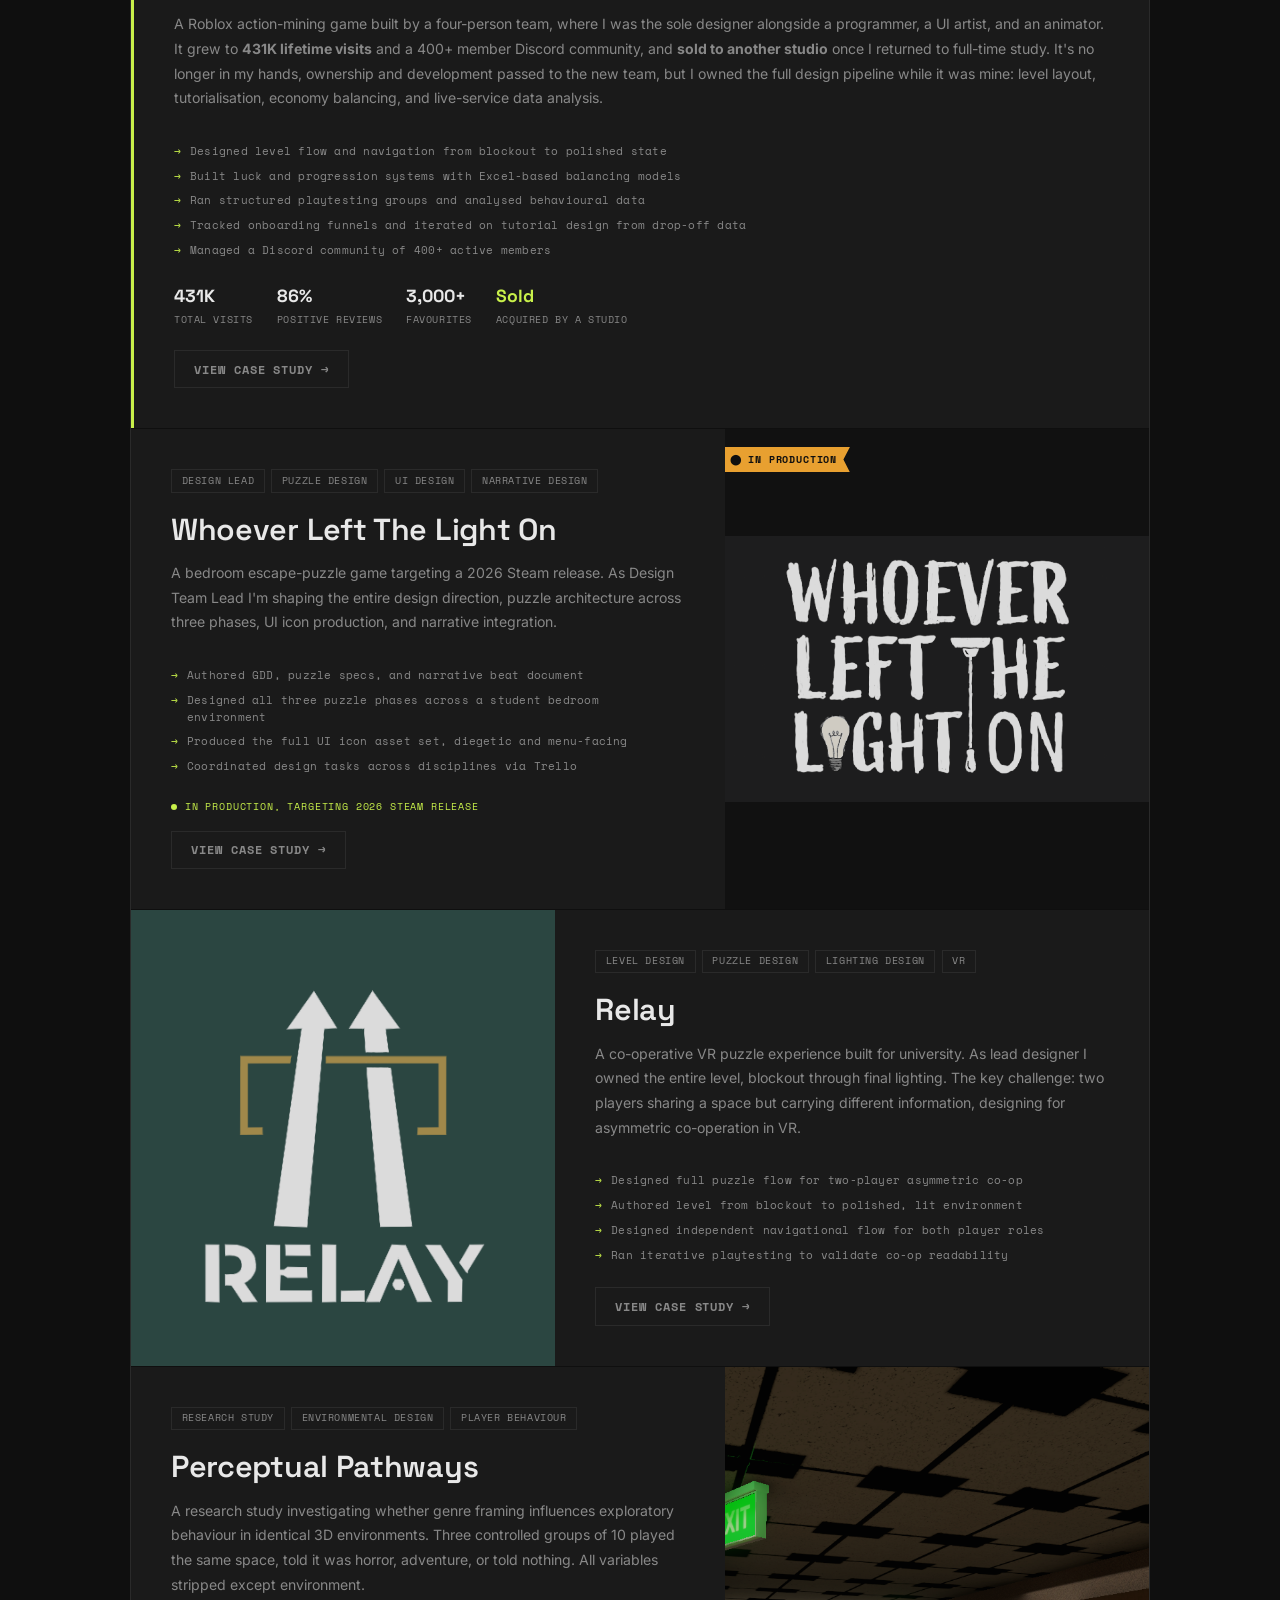
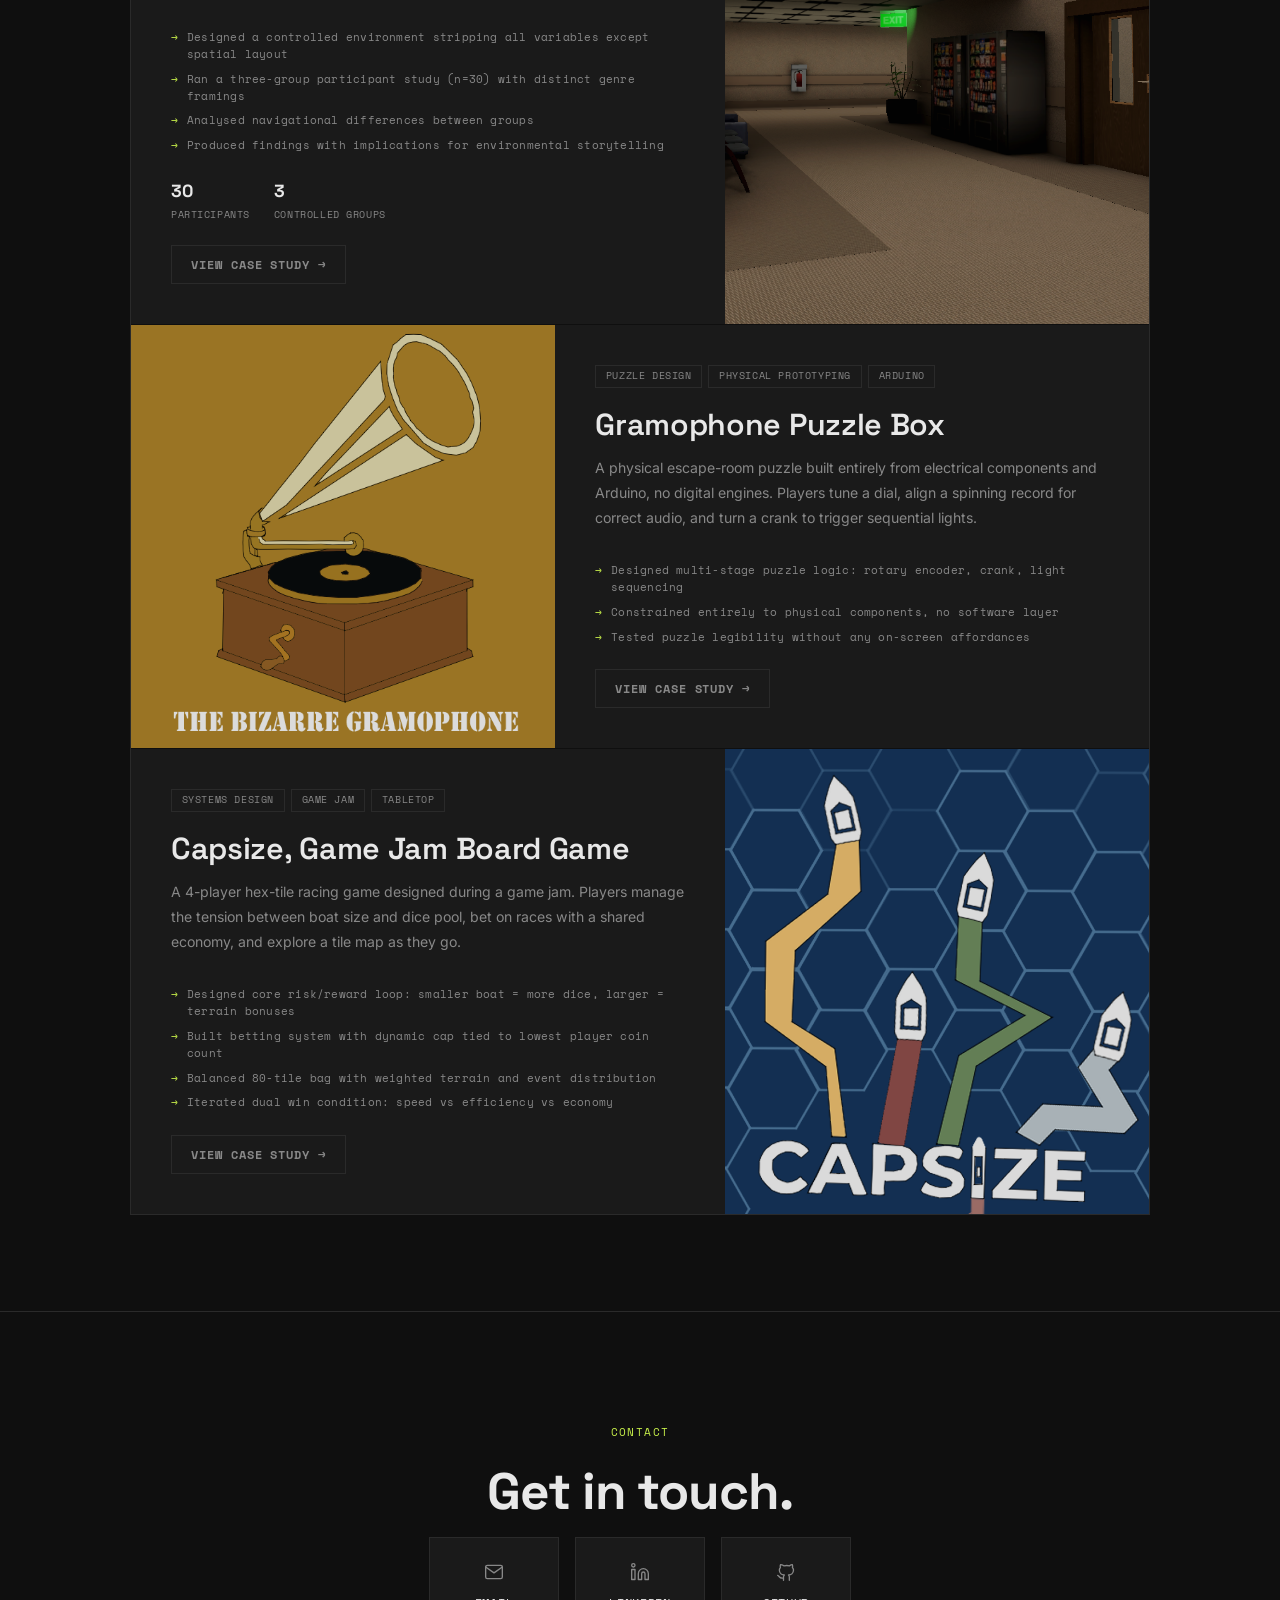
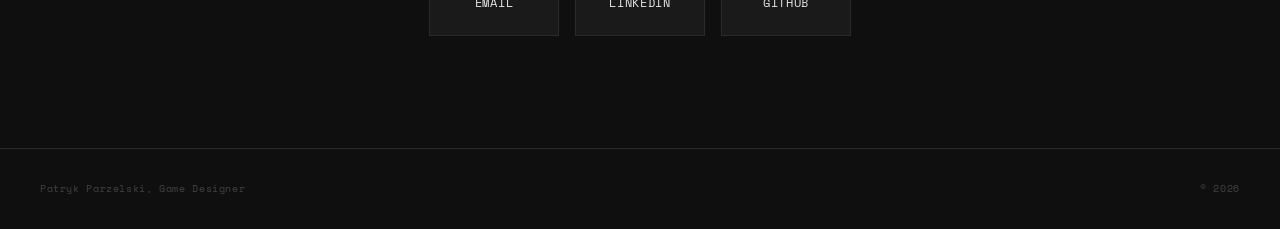
==== commit 3b229d00: "Add files via upload" ====
--- a/index.html
+++ b/index.html
@@ -762,6 +762,7 @@
         <p>Design started as curiosity, and it came from Roblox. I've been playing the platform for close to 14 years and watched countless games running the exact same formula end up worlds apart, sometimes tens of thousands of players apart. That gap is what got me asking why: pulling those games apart to find whatever hook the popular one had that the near-copy didn't, even when the mechanics underneath were identical.</p>
         <p>That same habit runs through most of my projects, pitching a change to a teammate, then working out exactly why an idea that sounded great fell apart once we broke it down. I don't trust a design decision until I've watched someone else struggle with it, and I'll rebuild a puzzle three times if a playtest says the first two weren't landing.</p>
         <p>First Class Honours from the University of Greenwich, graduating July 2026, TIGA Graduate of the Year nominee, and currently looking for a junior design role.</p>
+        <p style="font-size:0.85rem; color:var(--muted);">Logos and wordmarks for Gramophone, Capsize, Whoever Left The Light On, and Relay are hand-drawn by me, not generated. Lootin's branding was created by our UI artist.</p>
       </div>
       <div class="about-skills">
         <div class="skill-row">
@@ -916,7 +917,7 @@
       <!-- VR -->
       <a class="project-card reveal" href="case-vr.html">
         <div class="project-image">
-          <img src="relay-torches.png" alt="Relay VR puzzle game" />
+          <img src="relay-logo.png" alt="Relay VR puzzle game" />
         </div>
         <div class="project-info">
           <div class="project-top">
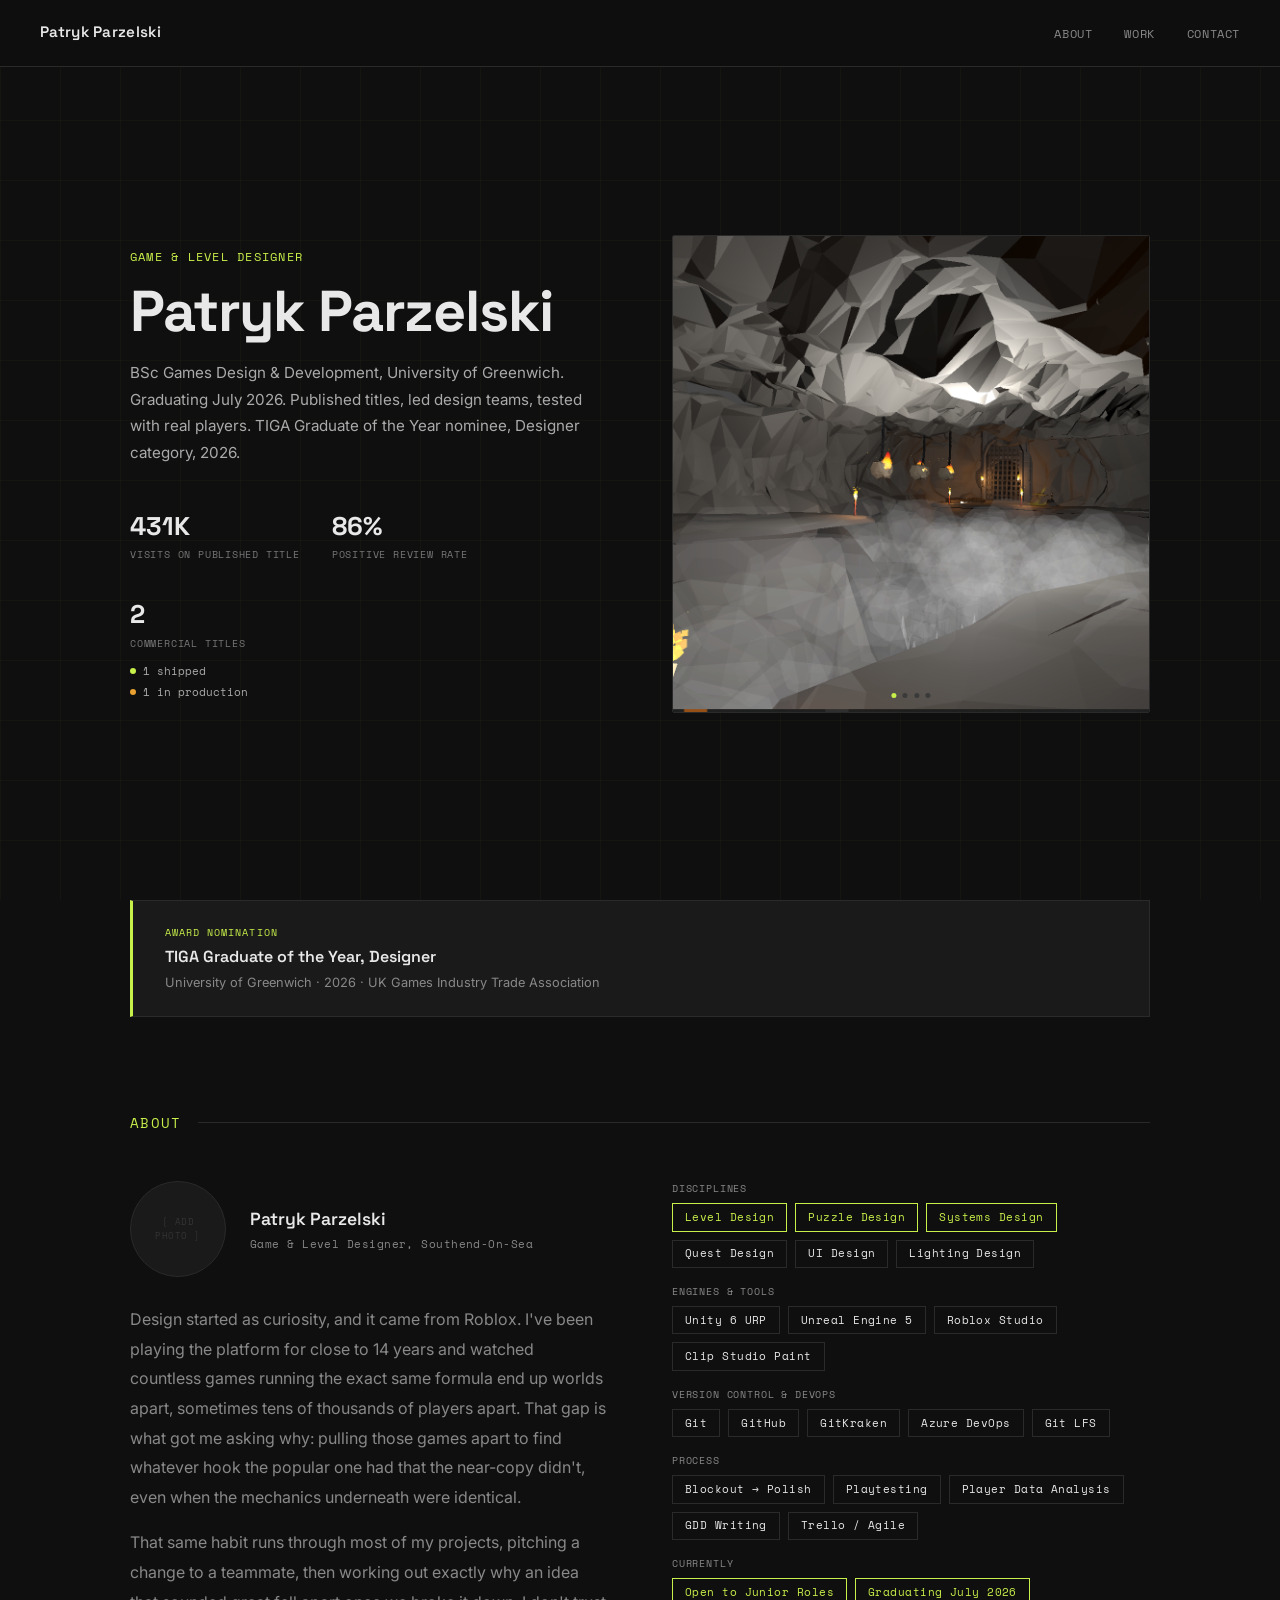
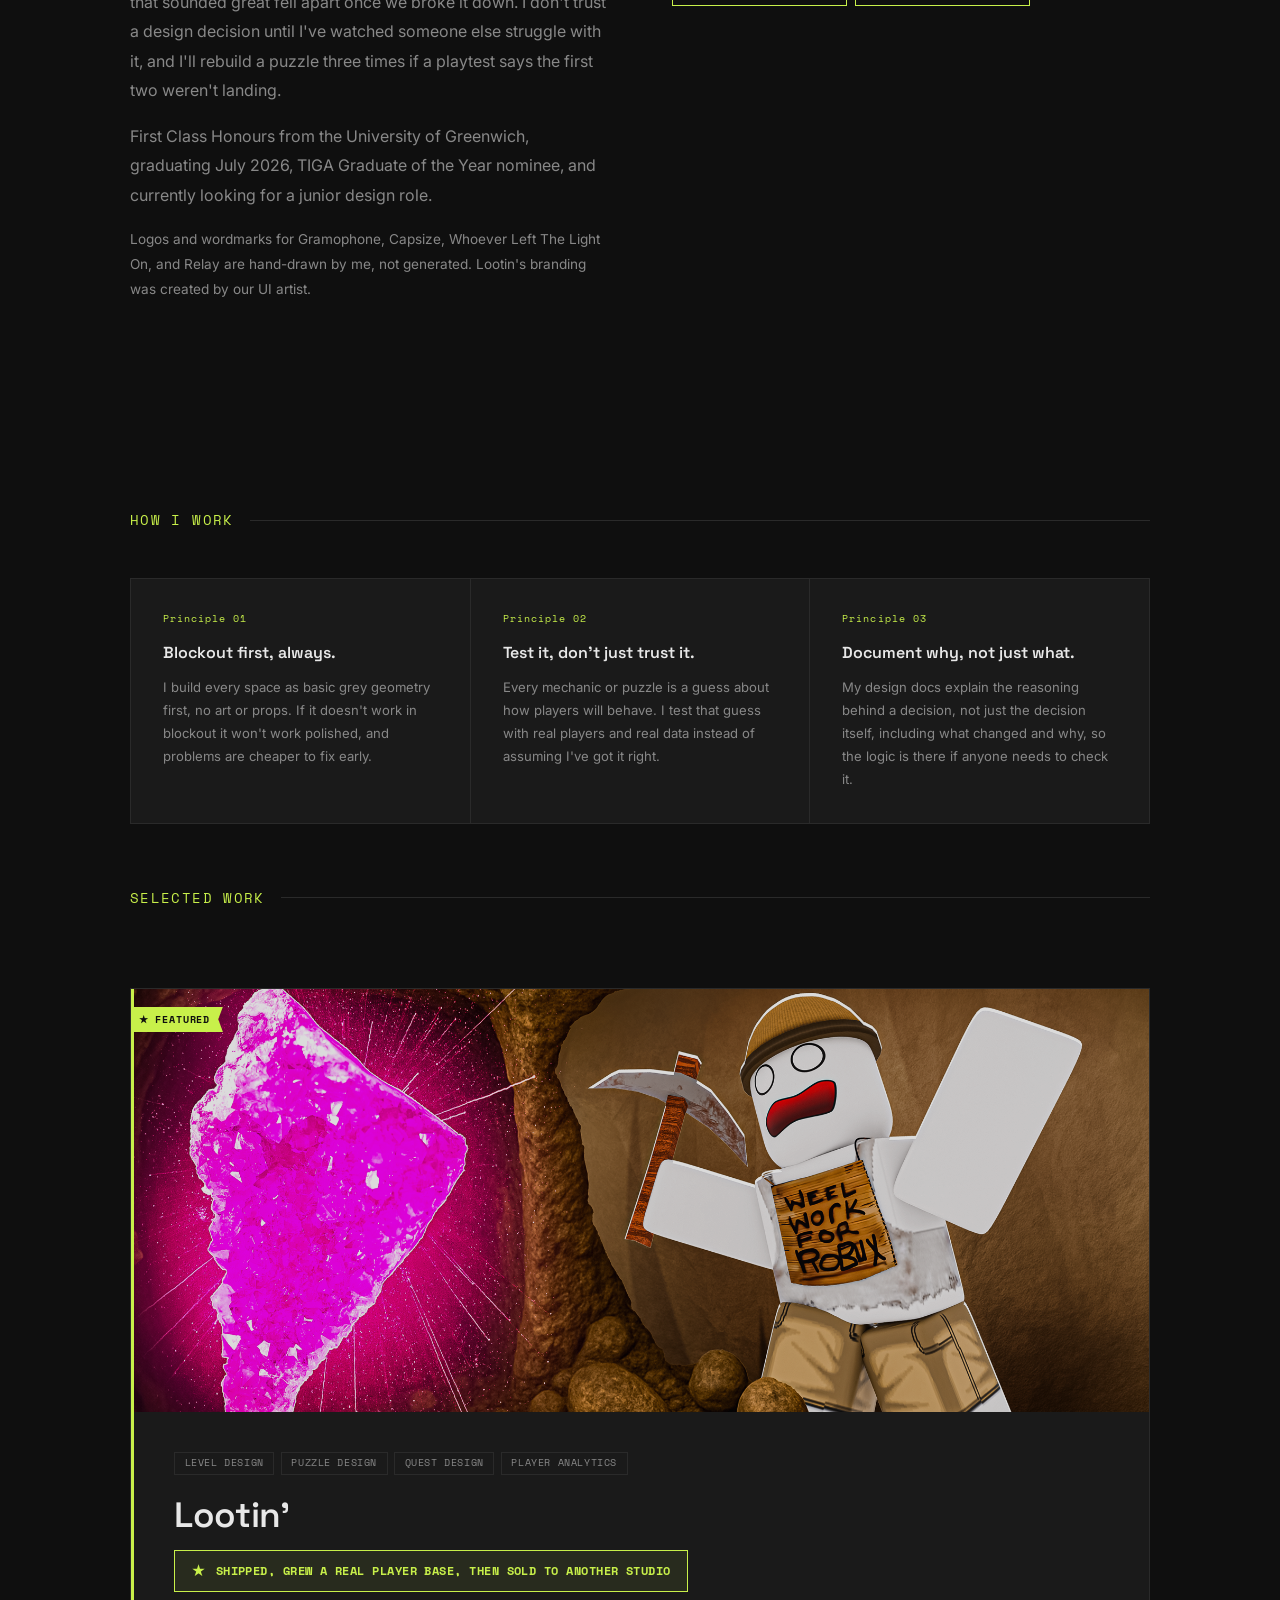
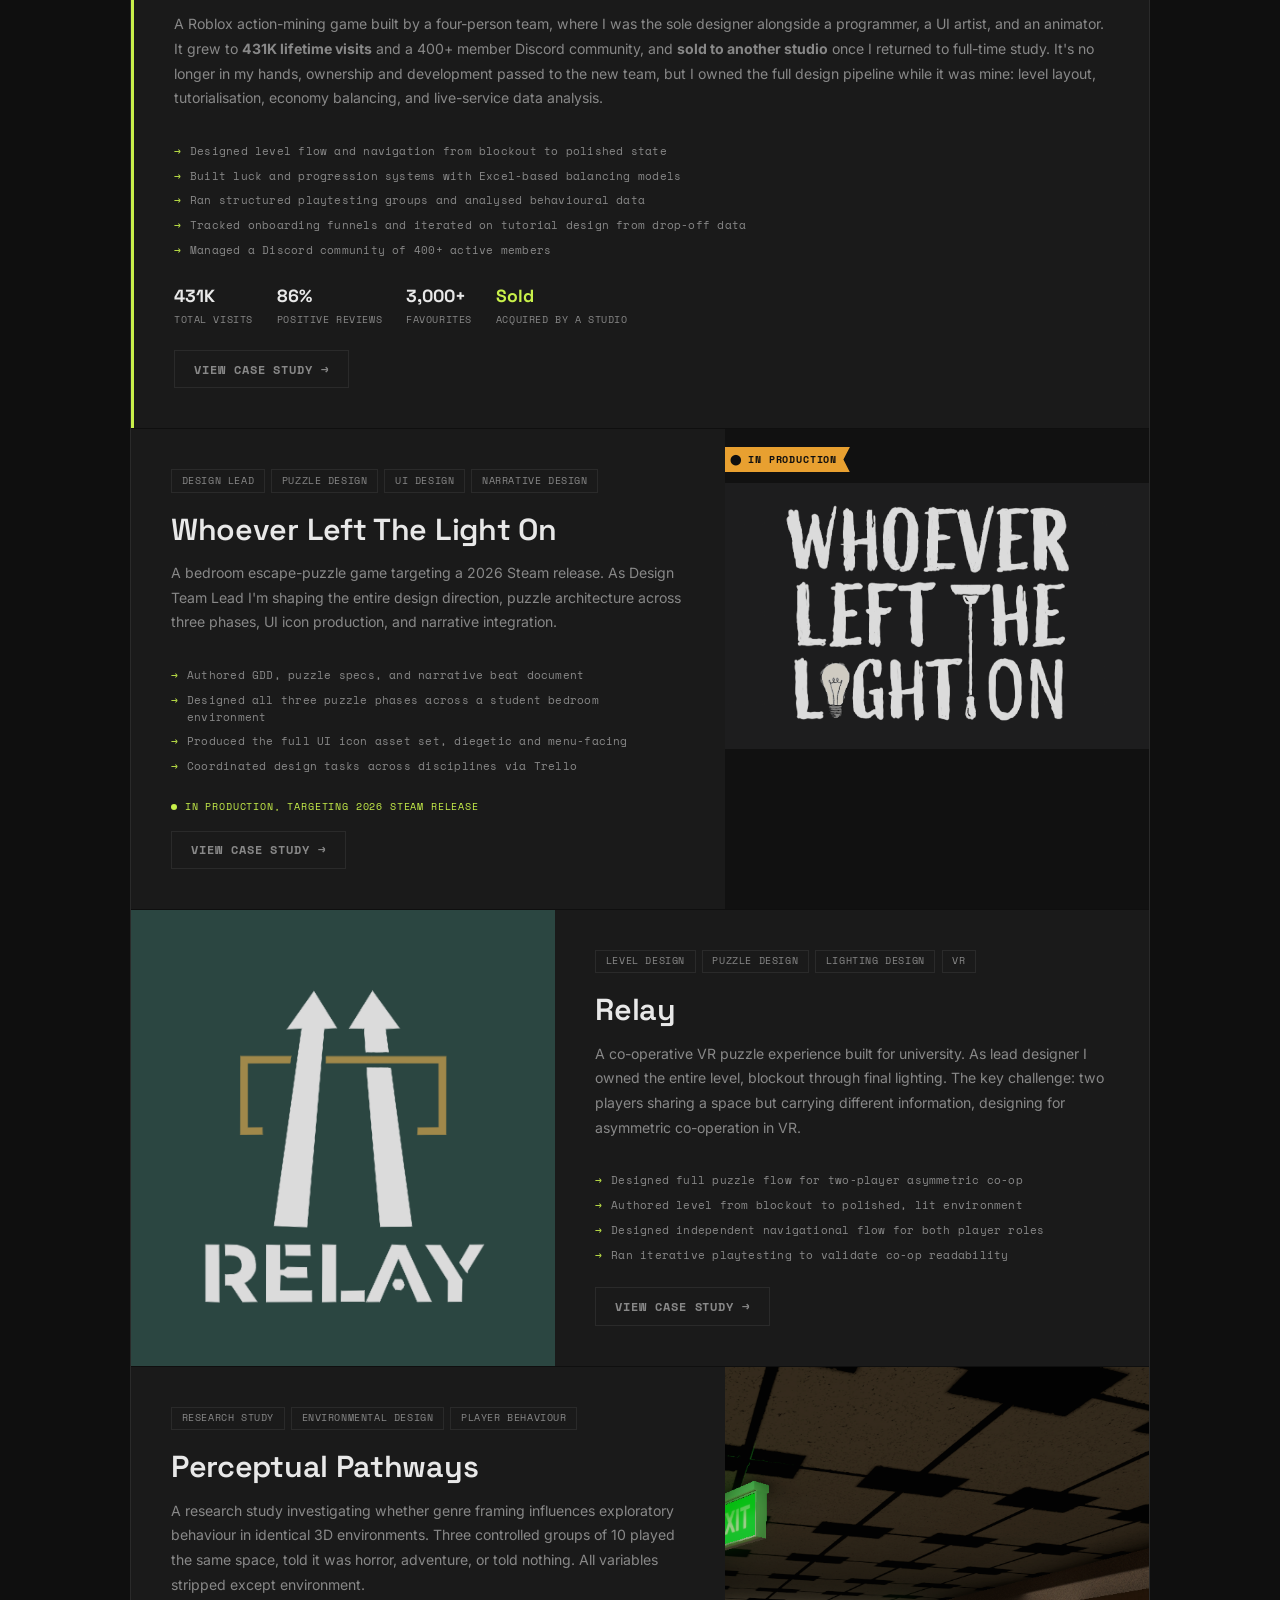
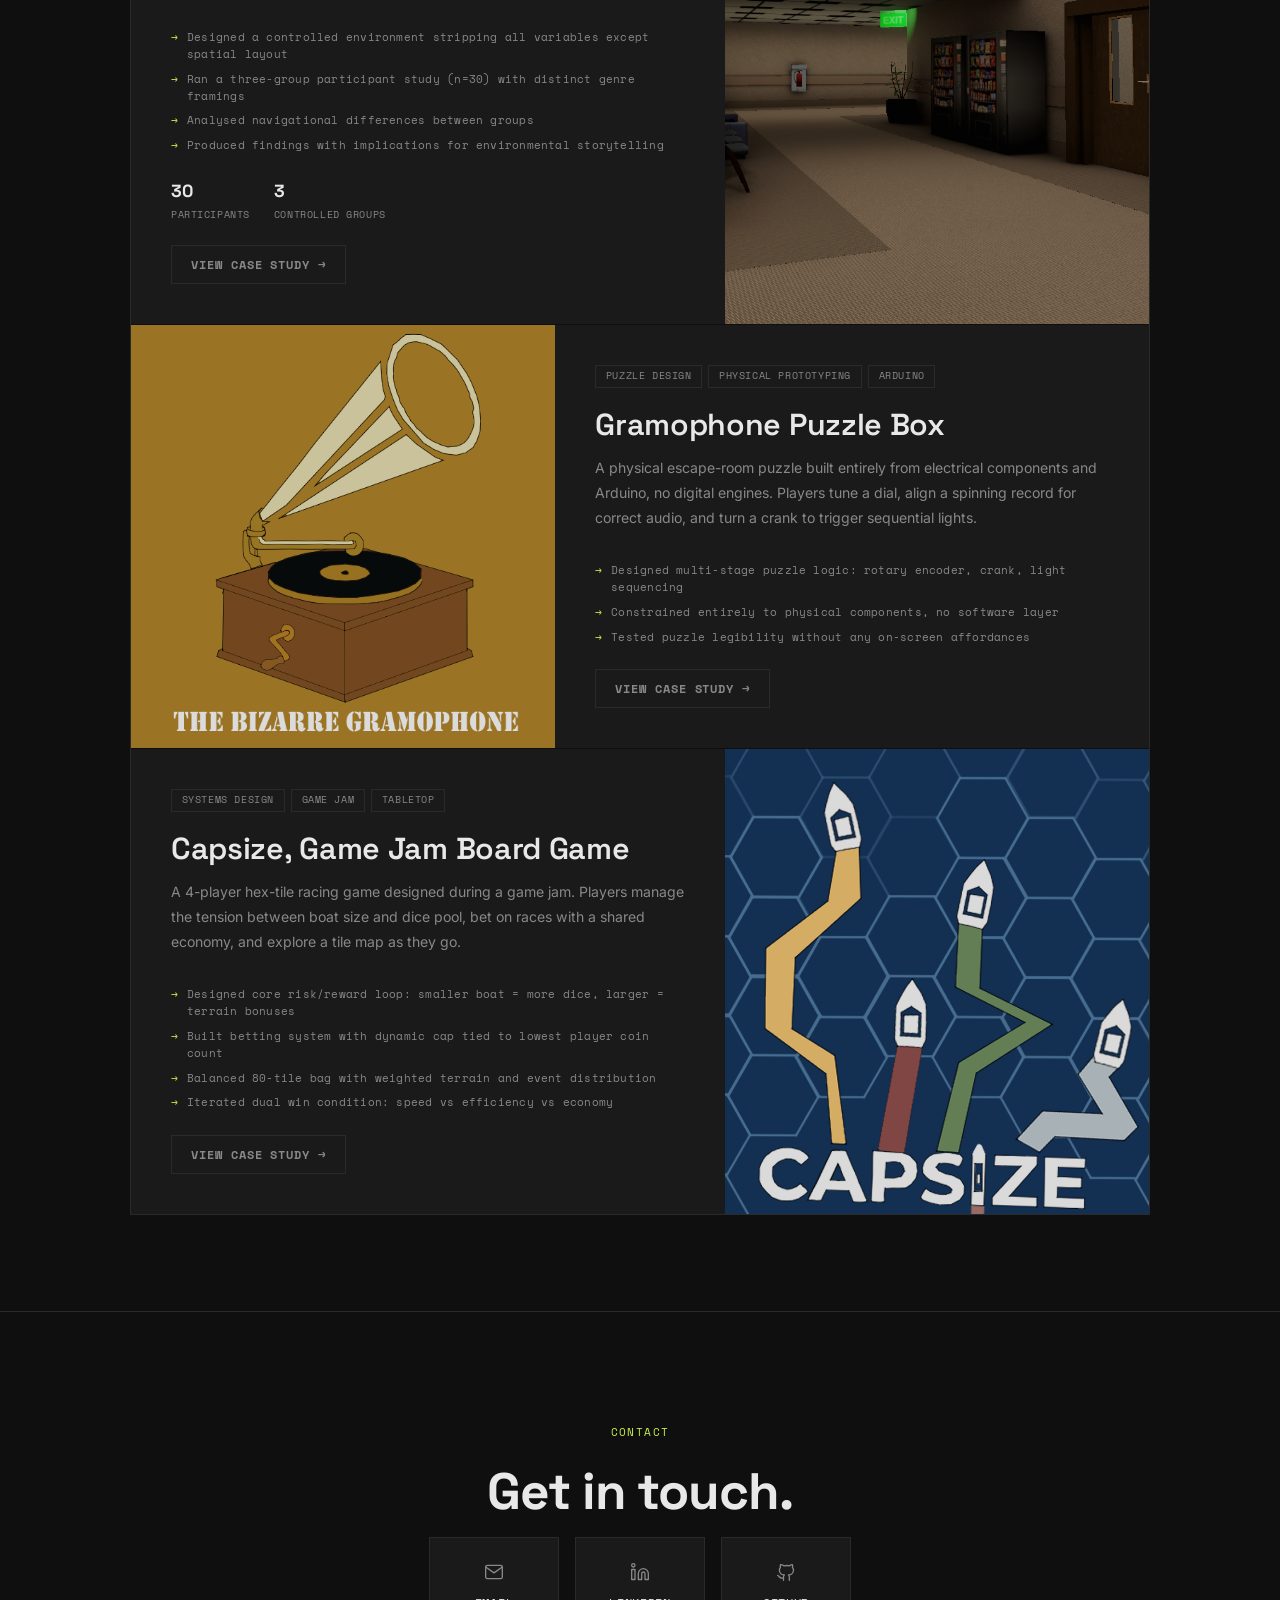
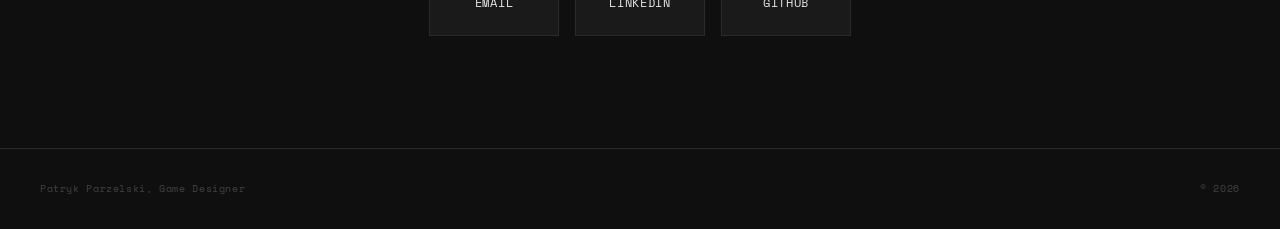
==== commit 460711be: "Add files via upload" ====
--- a/index.html
+++ b/index.html
@@ -373,16 +373,17 @@
       position: relative;
       background: #111;
       overflow: hidden;
-      min-height: 420px;
+      min-height: clamp(220px, 32vw, 420px);
       align-self: stretch;
     }
-    .project-card--featured .project-image { aspect-ratio: 2.4 / 1; height: auto; width: 100%; align-self: auto; }
+    .project-card--featured .project-image { aspect-ratio: 2.4 / 1; height: auto; min-height: 0; width: 100%; align-self: auto; }
     .project-image img {
       position: absolute;
       inset: 0;
       width: 100%;
       height: 100%;
       object-fit: cover;
+      object-position: center 25%;
       opacity: 0.85;
       transition: opacity 0.3s, transform 0.4s;
       display: block;
@@ -607,8 +608,8 @@
       .project-card:nth-child(even) { grid-template-columns: 1fr; }
       .project-card:nth-child(even) .project-image,
       .project-card:nth-child(even) .project-info { order: unset; }
-      .project-image { height: 260px; }
-      .project-card--featured .project-image { height: auto; aspect-ratio: 2.4 / 1; }
+      .project-image { height: clamp(260px, 55vw, 340px); min-height: 0; }
+      .project-card--featured .project-image { height: auto; min-height: 0; aspect-ratio: 2.4 / 1; }
       .thinking-grid { grid-template-columns: 1fr; }
       .contact-links { flex-direction: column; align-items: center; }
     }
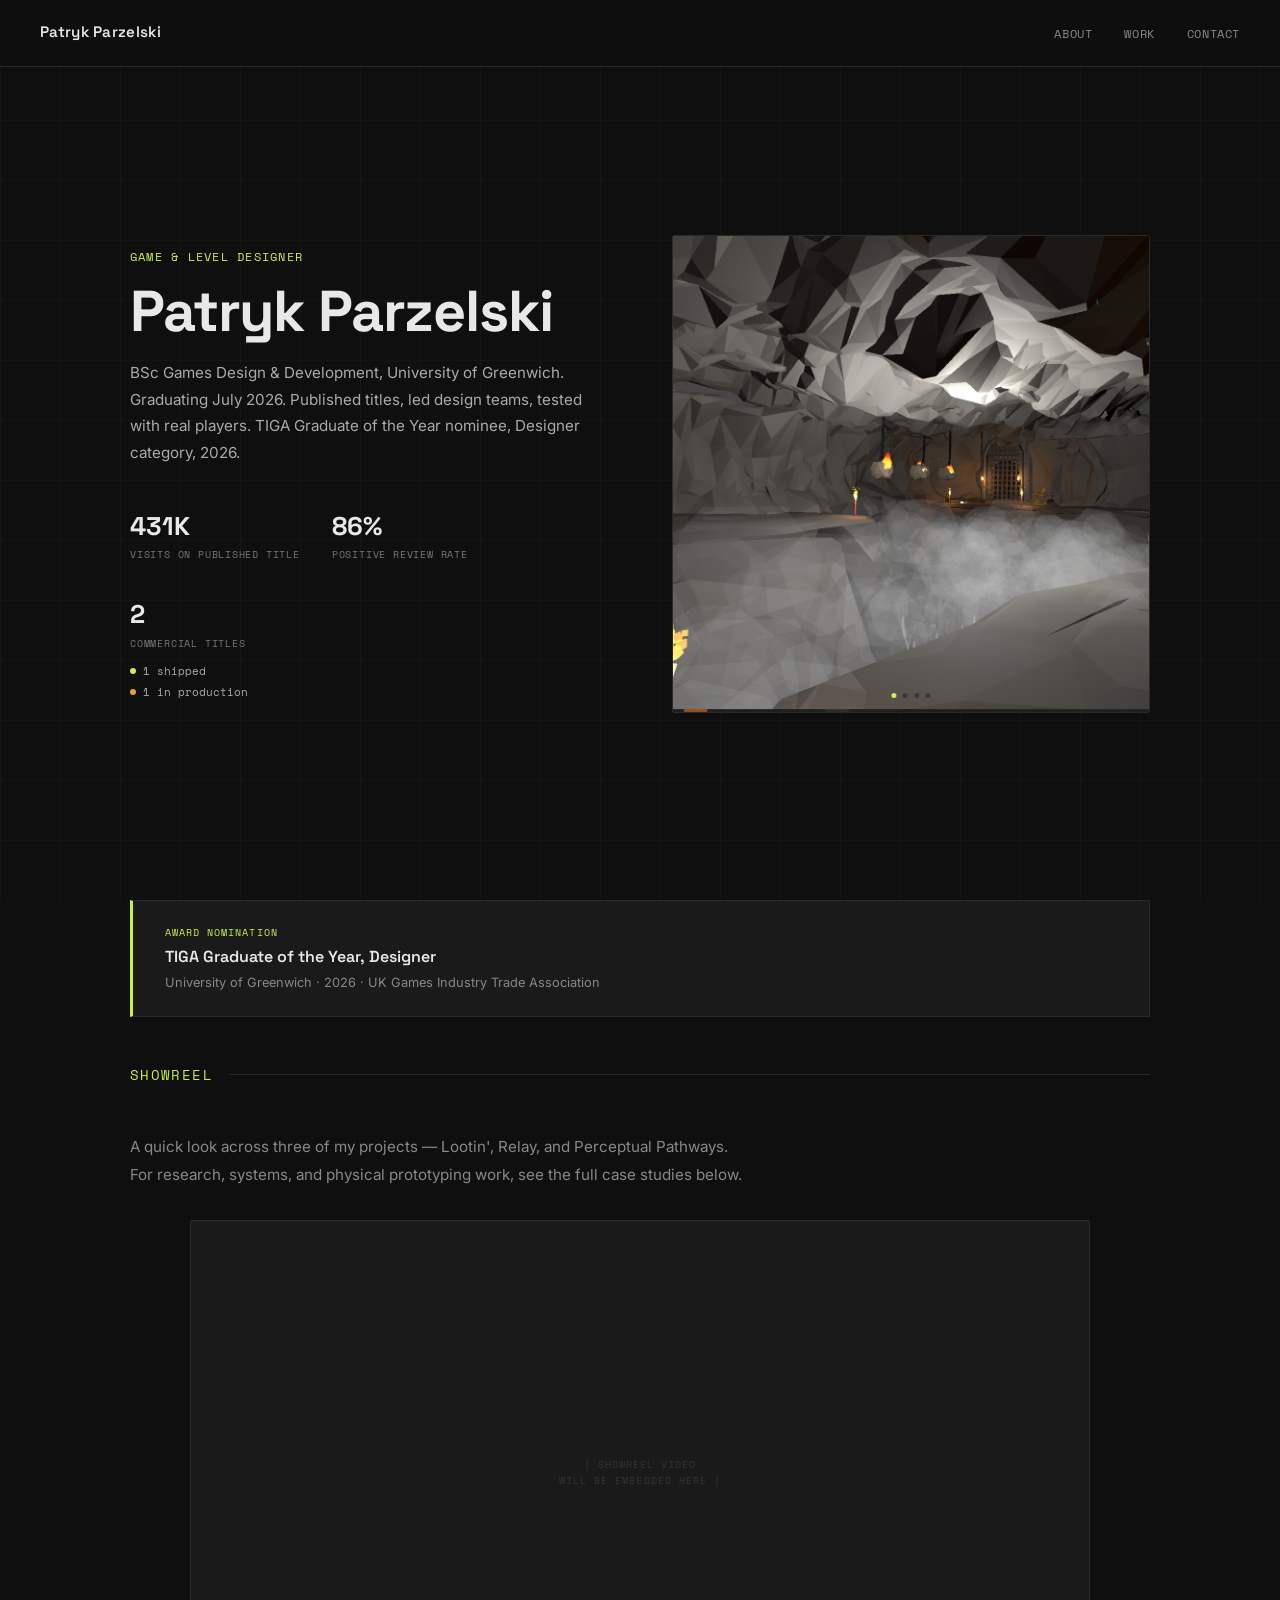
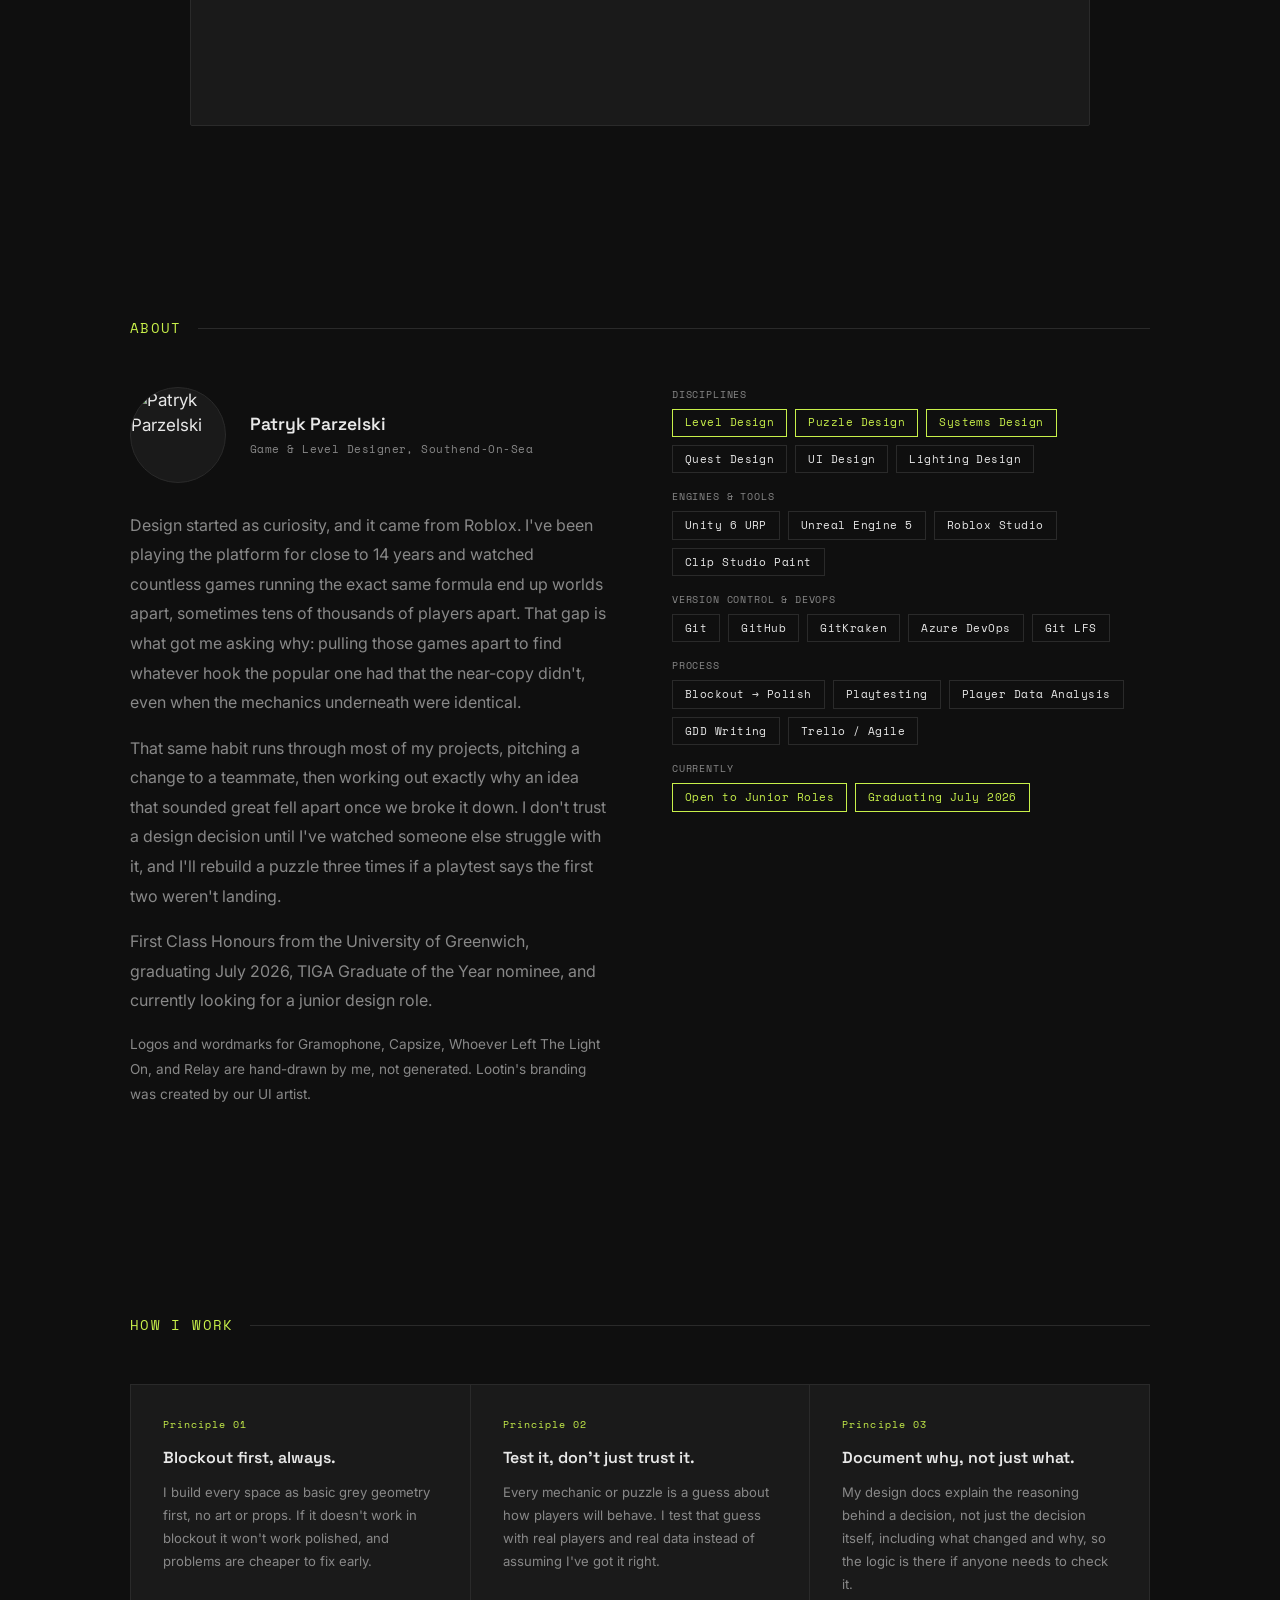
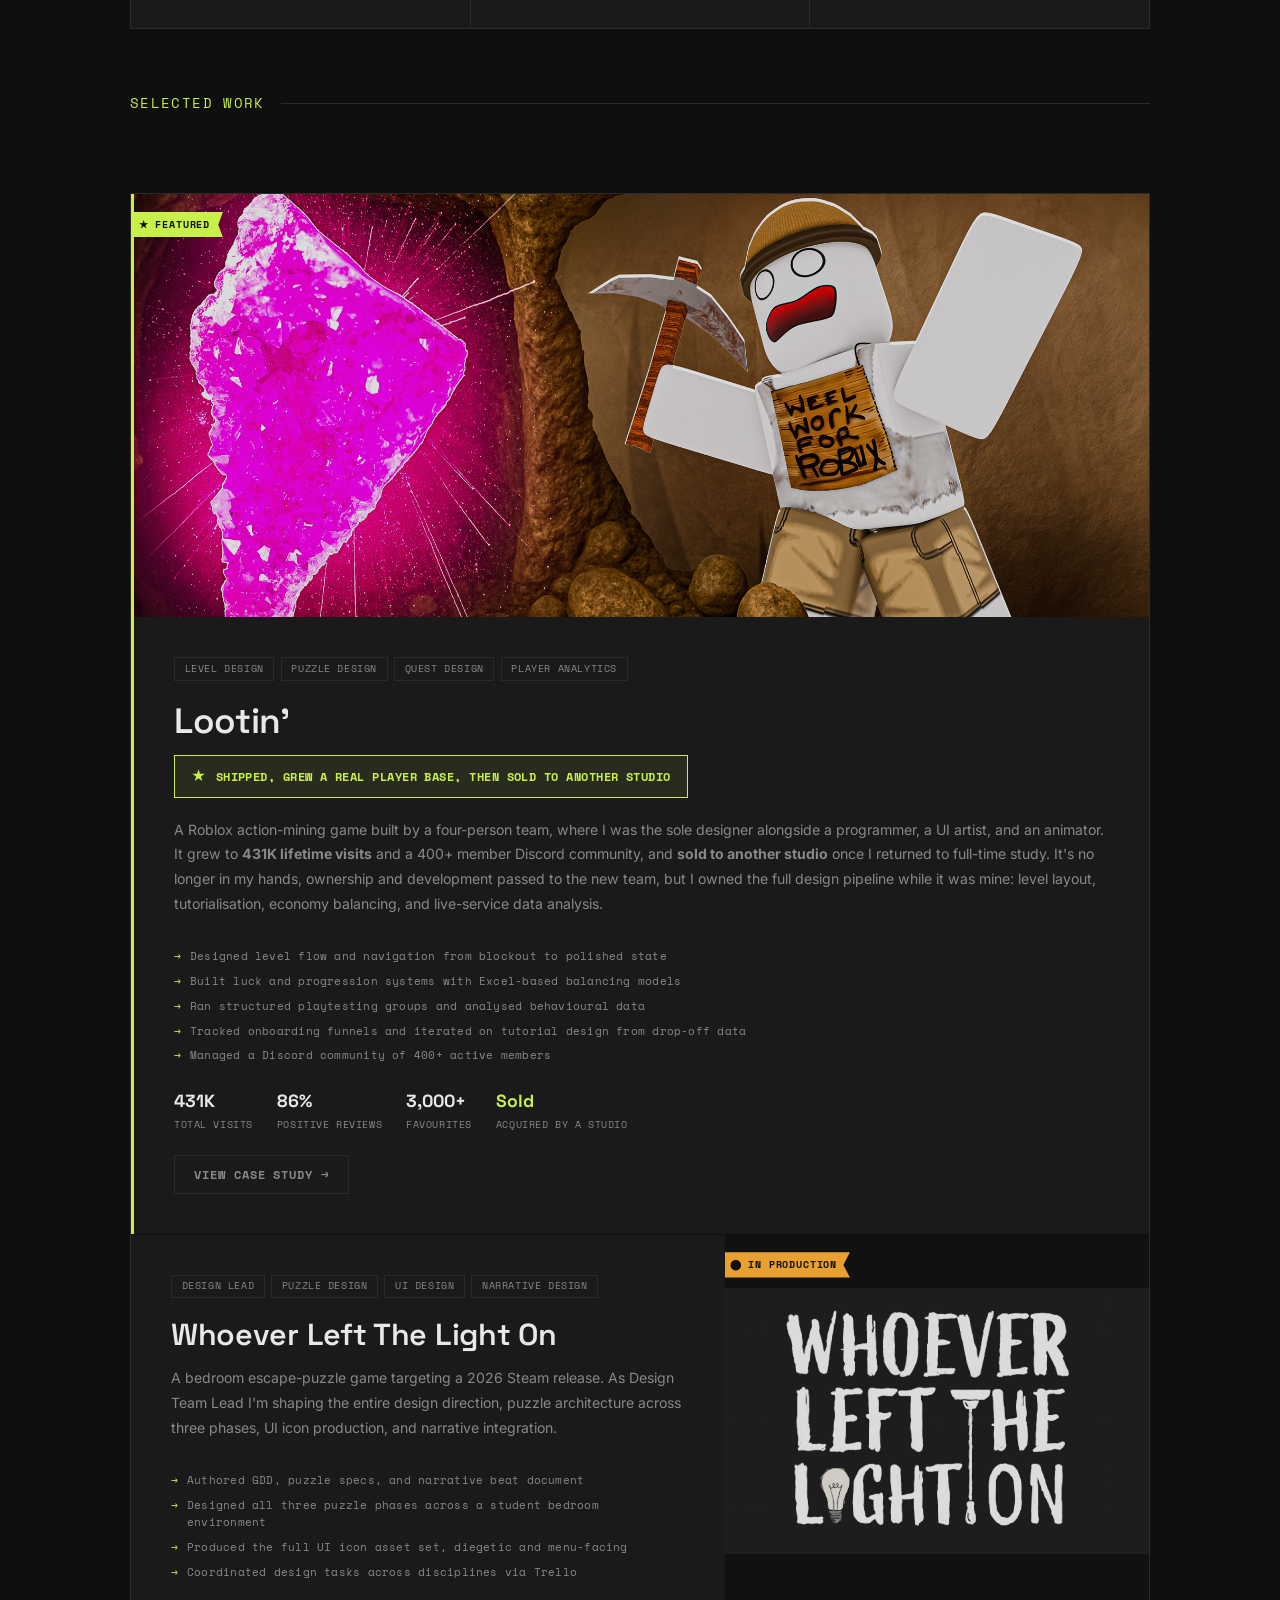
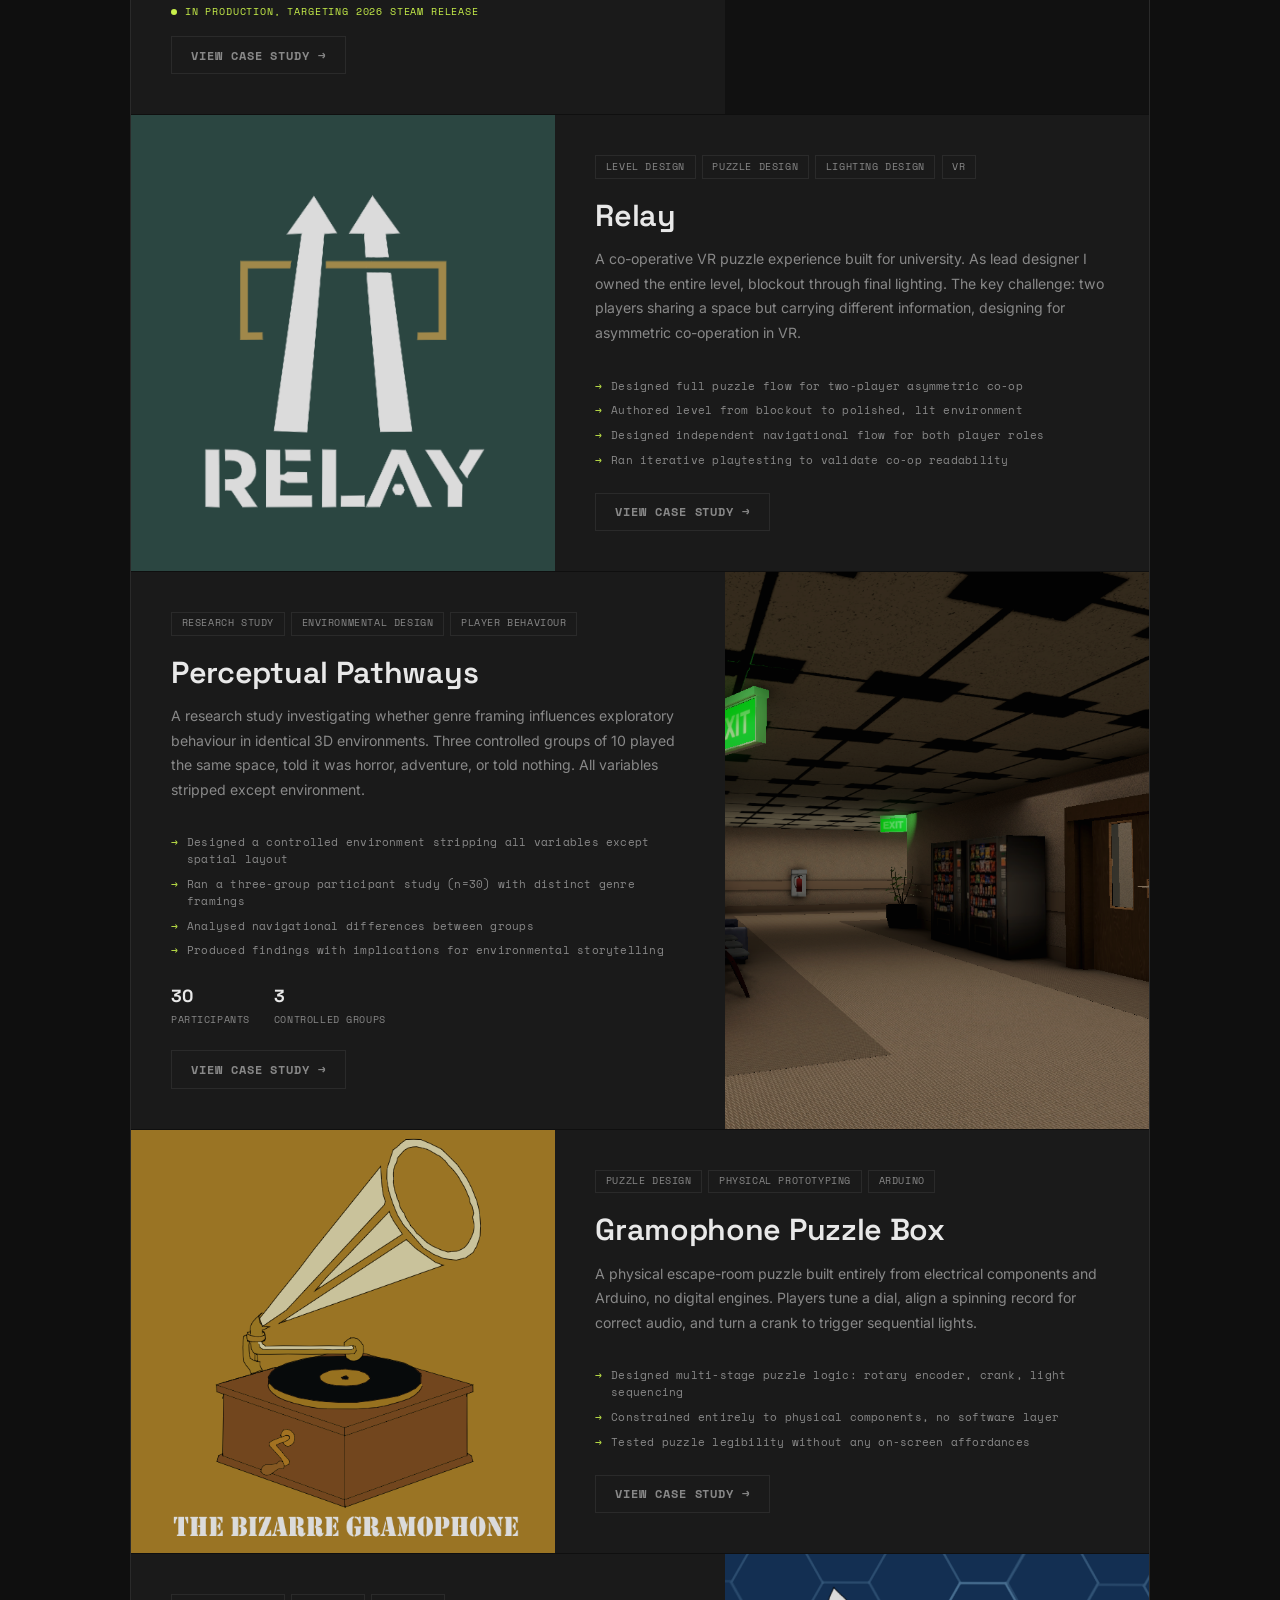
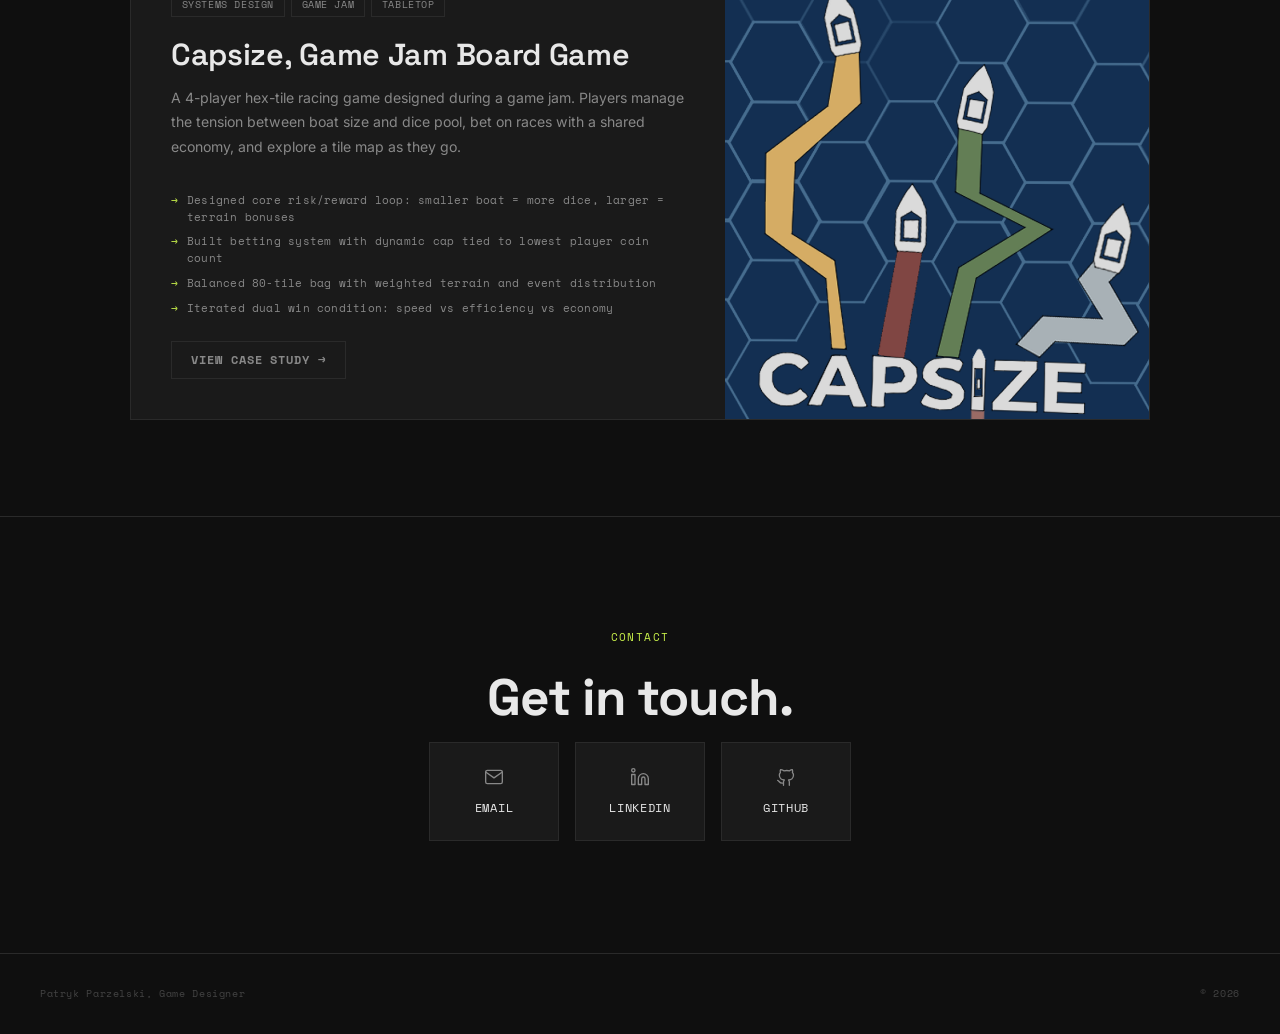
==== commit 77bbca0f: "Add files via upload" ====
--- a/index.html
+++ b/index.html
@@ -126,11 +126,20 @@
       flex-wrap: wrap;
     }
     .hero-stat { display: flex; flex-direction: column; gap: 0.2rem; }
+    .hero-stat-link {
+      text-decoration: none;
+      color: inherit;
+      cursor: pointer;
+      transition: opacity 0.2s;
+    }
+    .hero-stat-link:hover { opacity: 0.75; }
+    .hero-stat-link:hover .hero-stat-num { color: var(--accent); }
     .hero-stat-num {
       font-family: var(--font-display);
       font-size: 1.6rem;
       font-weight: 700;
       color: var(--text);
+      transition: color 0.2s;
     }
     .hero-stat-label {
       font-family: var(--font-mono);
@@ -207,6 +216,33 @@
       transition: background 0.3s;
     }
     .hero-visual-dot.active { background: var(--accent); }
+    .hero-visual-nav {
+      position: absolute;
+      top: 50%;
+      transform: translateY(-50%);
+      z-index: 3;
+      width: 30px;
+      height: 30px;
+      display: flex;
+      align-items: center;
+      justify-content: center;
+      background: rgba(15,15,15,0.55);
+      border: 1px solid var(--border);
+      border-radius: 50%;
+      color: var(--text);
+      cursor: pointer;
+      opacity: 0;
+      transition: opacity 0.2s, background 0.2s, border-color 0.2s, color 0.2s;
+    }
+    .hero-visual:hover .hero-visual-nav { opacity: 1; }
+    .hero-visual-nav:hover {
+      background: var(--accent);
+      border-color: var(--accent);
+      color: #0f0f0f;
+    }
+    .hero-visual-nav svg { width: 16px; height: 16px; }
+    .hero-visual-nav.prev { left: 0.6rem; }
+    .hero-visual-nav.next { right: 0.6rem; }
     .hero-visual-placeholder {
       font-family: var(--font-mono);
       font-size: 0.62rem;
@@ -240,6 +276,45 @@
       flex: 1;
       height: 1px;
       background: var(--border);
+    }
+
+    /* SHOWREEL */
+    .showreel-section { padding-top: 3rem; }
+    .showreel-intro {
+      font-size: 0.95rem; color: var(--muted);
+      max-width: 620px; line-height: 1.8; margin-bottom: 2rem;
+    }
+    .showreel-embed {
+      position: relative;
+      width: 100%;
+      max-width: 900px;
+      margin: 0 auto;
+      aspect-ratio: 16 / 9;
+      background: var(--surface);
+      border: 1px solid var(--border);
+      border-radius: 2px;
+      overflow: hidden;
+    }
+    .showreel-embed iframe {
+      position: absolute;
+      inset: 0;
+      width: 100%;
+      height: 100%;
+      border: none;
+    }
+    .showreel-embed-placeholder {
+      position: absolute;
+      inset: 0;
+      display: flex;
+      align-items: center;
+      justify-content: center;
+      font-family: var(--font-mono);
+      font-size: 0.65rem;
+      color: #333;
+      letter-spacing: 0.1em;
+      text-transform: uppercase;
+      text-align: center;
+      padding: 1rem;
     }
 
     /* ABOUT */
@@ -711,14 +786,14 @@
           <span class="hero-stat-num">86%</span>
           <span class="hero-stat-label">Positive review rate</span>
         </div>
-        <div class="hero-stat">
+        <a class="hero-stat hero-stat-link" href="#work">
           <span class="hero-stat-num">2</span>
           <span class="hero-stat-label">Commercial titles</span>
           <div class="hero-stat-breakdown">
             <span class="hero-stat-pill"><span class="hero-stat-dot shipped"></span>1 shipped</span>
             <span class="hero-stat-pill"><span class="hero-stat-dot production"></span>1 in production</span>
           </div>
-        </div>
+        </a>
       </div>
     </div>
     <div class="hero-visual" id="heroVisual">
@@ -735,6 +810,12 @@
         <img src="lootin-closeup-square.png" alt="Lootin', shipped Roblox title" />
       </div>
       <div class="hero-visual-dots" id="heroVisualDots"></div>
+      <button type="button" class="hero-visual-nav prev" id="heroVisualPrev" aria-label="Previous image">
+        <svg viewBox="0 0 24 24" fill="none" stroke="currentColor" stroke-width="2" stroke-linecap="round" stroke-linejoin="round"><path d="M15 18l-6-6 6-6"/></svg>
+      </button>
+      <button type="button" class="hero-visual-nav next" id="heroVisualNext" aria-label="Next image">
+        <svg viewBox="0 0 24 24" fill="none" stroke="currentColor" stroke-width="2" stroke-linecap="round" stroke-linejoin="round"><path d="M9 18l6-6-6-6"/></svg>
+      </button>
     </div>
   </div>
 
@@ -746,14 +827,24 @@
     </div>
   </div>
 
+  <section class="showreel-section reveal">
+    <p class="section-label">Showreel</p>
+    <p class="showreel-intro">A quick look across three of my projects — Lootin', Relay, and Perceptual Pathways. For research, systems, and physical prototyping work, see the full case studies below.</p>
+    <div class="showreel-embed">
+      <!-- Once uploaded, replace the placeholder div below with:
+      <iframe src="https://www.youtube.com/embed/YOUR_VIDEO_ID" title="Patryk Parzelski — Game Design Showreel 2026" allow="accelerometer; autoplay; clipboard-write; encrypted-media; gyroscope; picture-in-picture" allowfullscreen></iframe>
+      -->
+      <div class="showreel-embed-placeholder">[ Showreel video<br/>will be embedded here ]</div>
+    </div>
+  </section>
+
   <section id="about">
     <p class="section-label">About</p>
     <div class="about-grid reveal">
       <div class="about-text">
         <div class="about-photo-row">
           <div class="about-photo">
-            <span class="about-photo-placeholder">[ Add<br/>photo ]</span>
-            <!-- Swap the placeholder above for: <img src="your-photo.jpg" alt="Patryk Parzelski" /> -->
+            <img src="images/patryk-headshot.jpg" alt="Patryk Parzelski" />
           </div>
           <div>
             <div class="about-photo-name">Patryk Parzelski</div>
@@ -1091,12 +1182,16 @@
     }, { threshold: 0.1 });
     reveals.forEach(el => observer.observe(el));
 
-    // Hero visual auto-rotate
+    // Hero visual auto-rotate + manual nav
     const heroVisual = document.getElementById('heroVisual');
     if (heroVisual) {
       const heroSlides = heroVisual.querySelectorAll('.hero-visual-slide');
       const heroDots = document.getElementById('heroVisualDots');
+      const heroPrevBtn = document.getElementById('heroVisualPrev');
+      const heroNextBtn = document.getElementById('heroVisualNext');
       let heroIndex = 0;
+      let heroTimer = null;
+
       heroSlides.forEach((_, i) => {
         const dot = document.createElement('span');
         dot.classList.add('hero-visual-dot');
@@ -1104,13 +1199,34 @@
         heroDots.appendChild(dot);
       });
       const heroDotEls = heroDots.querySelectorAll('.hero-visual-dot');
-      setInterval(() => {
+
+      function goToSlide(newIndex) {
         heroSlides[heroIndex].classList.remove('active');
         heroDotEls[heroIndex].classList.remove('active');
-        heroIndex = (heroIndex + 1) % heroSlides.length;
+        heroIndex = (newIndex + heroSlides.length) % heroSlides.length;
         heroSlides[heroIndex].classList.add('active');
         heroDotEls[heroIndex].classList.add('active');
-      }, 4500);
+      }
+
+      function startAutoRotate() {
+        heroTimer = setInterval(() => goToSlide(heroIndex + 1), 4500);
+      }
+
+      function restartAutoRotate() {
+        clearInterval(heroTimer);
+        startAutoRotate();
+      }
+
+      heroNextBtn.addEventListener('click', () => {
+        goToSlide(heroIndex + 1);
+        restartAutoRotate();
+      });
+      heroPrevBtn.addEventListener('click', () => {
+        goToSlide(heroIndex - 1);
+        restartAutoRotate();
+      });
+
+      startAutoRotate();
     }
   </script>
 </body>
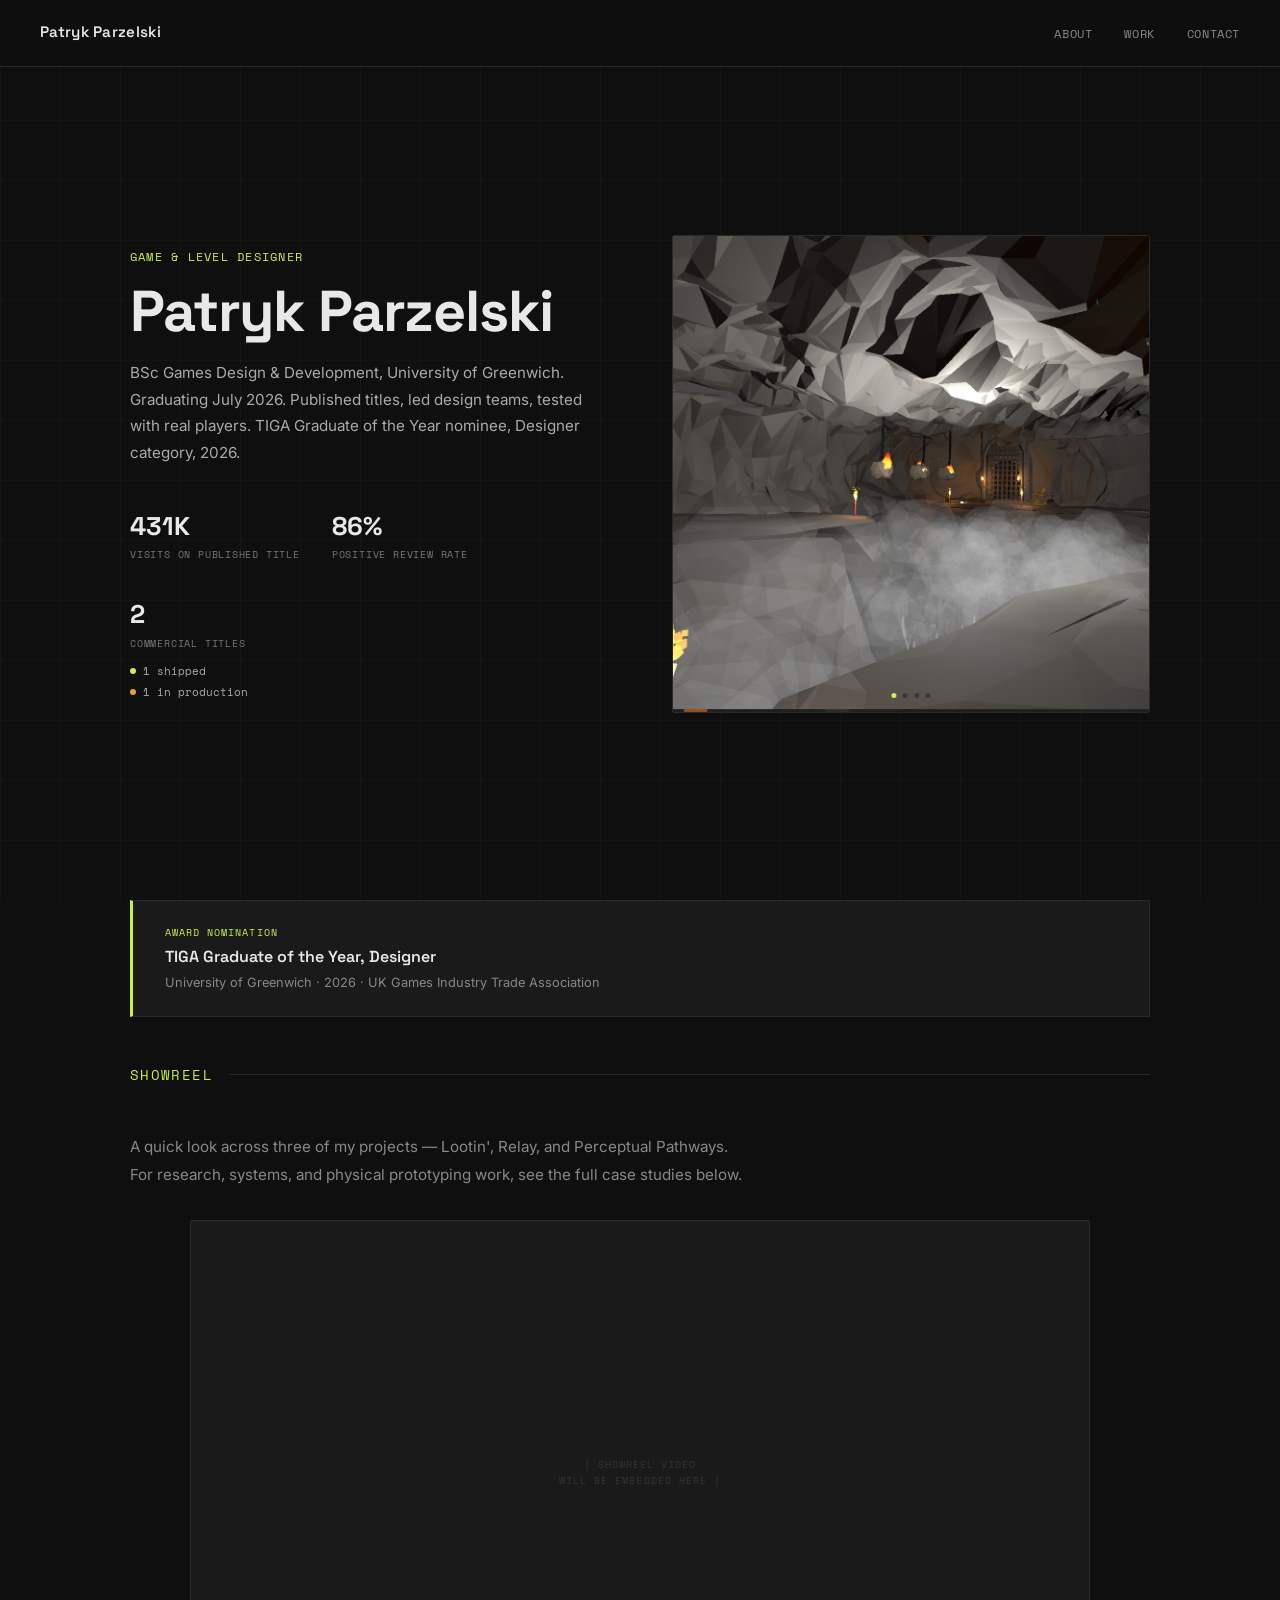
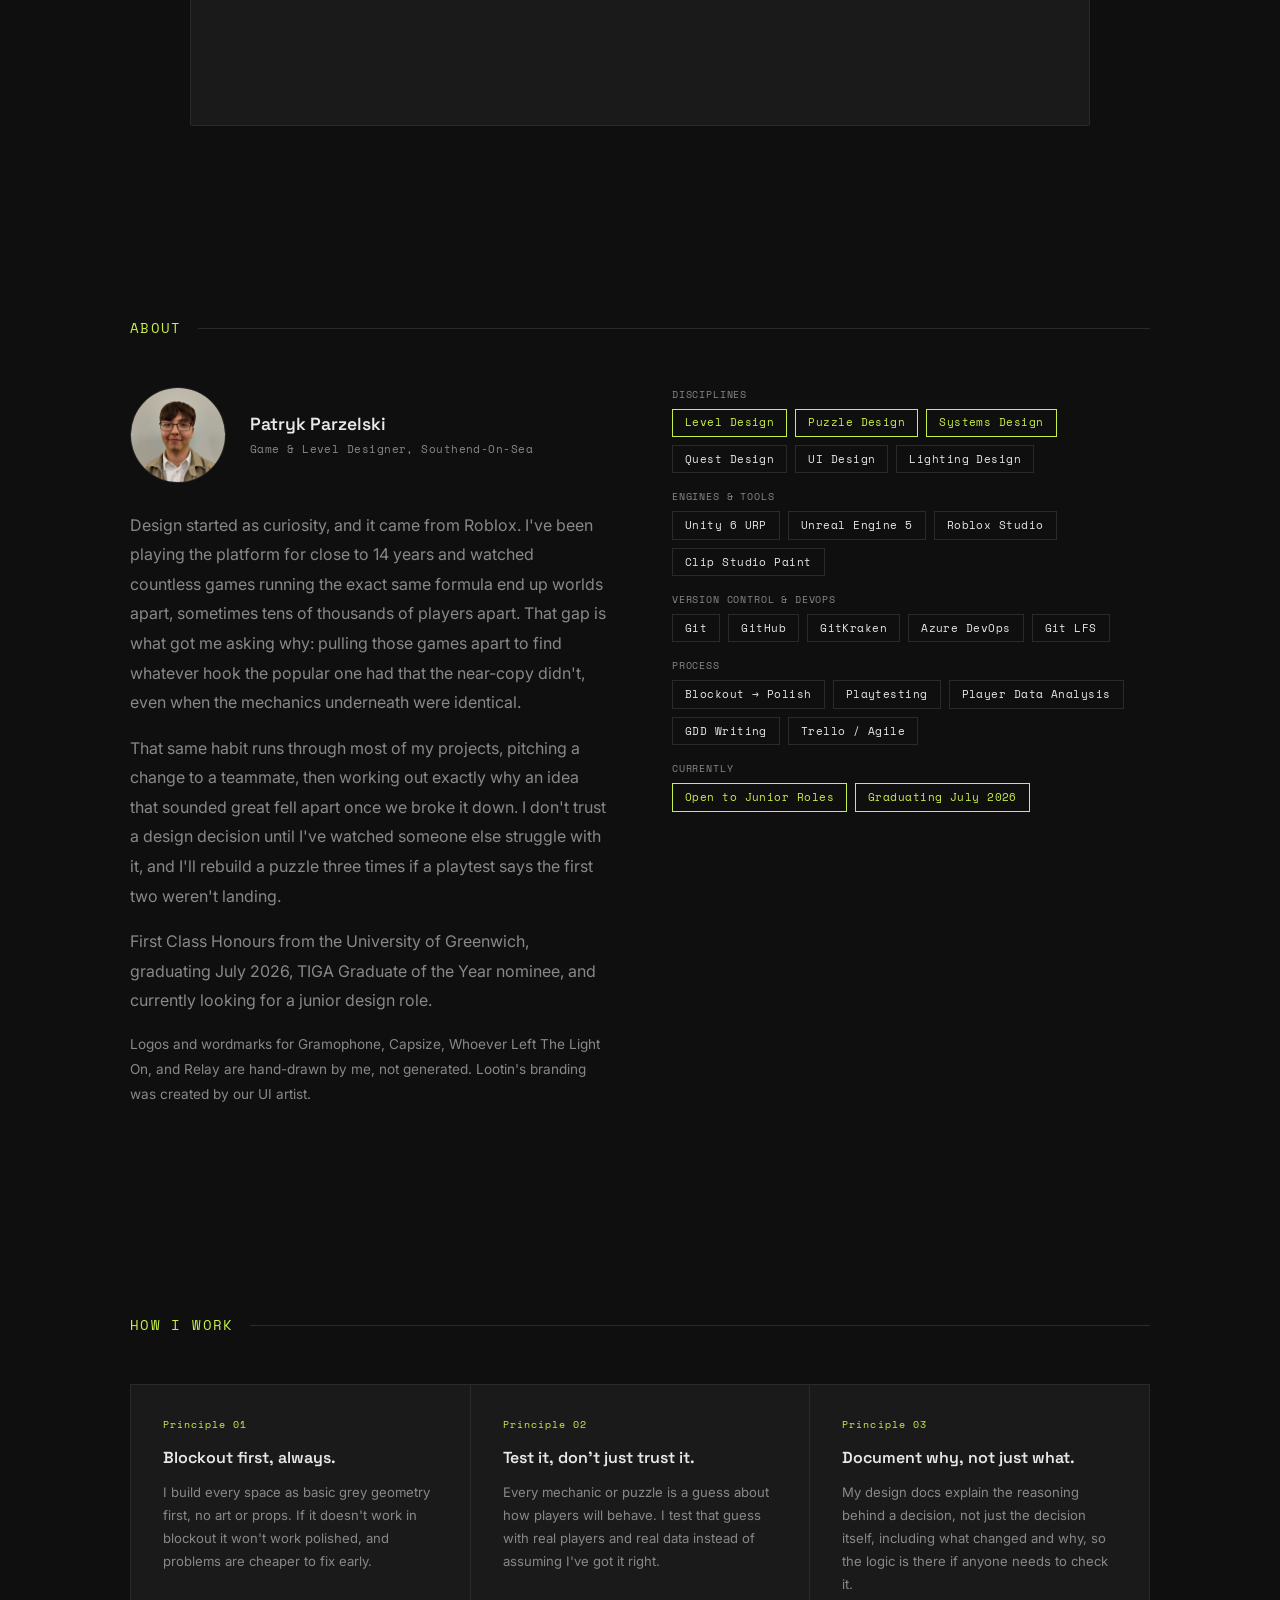
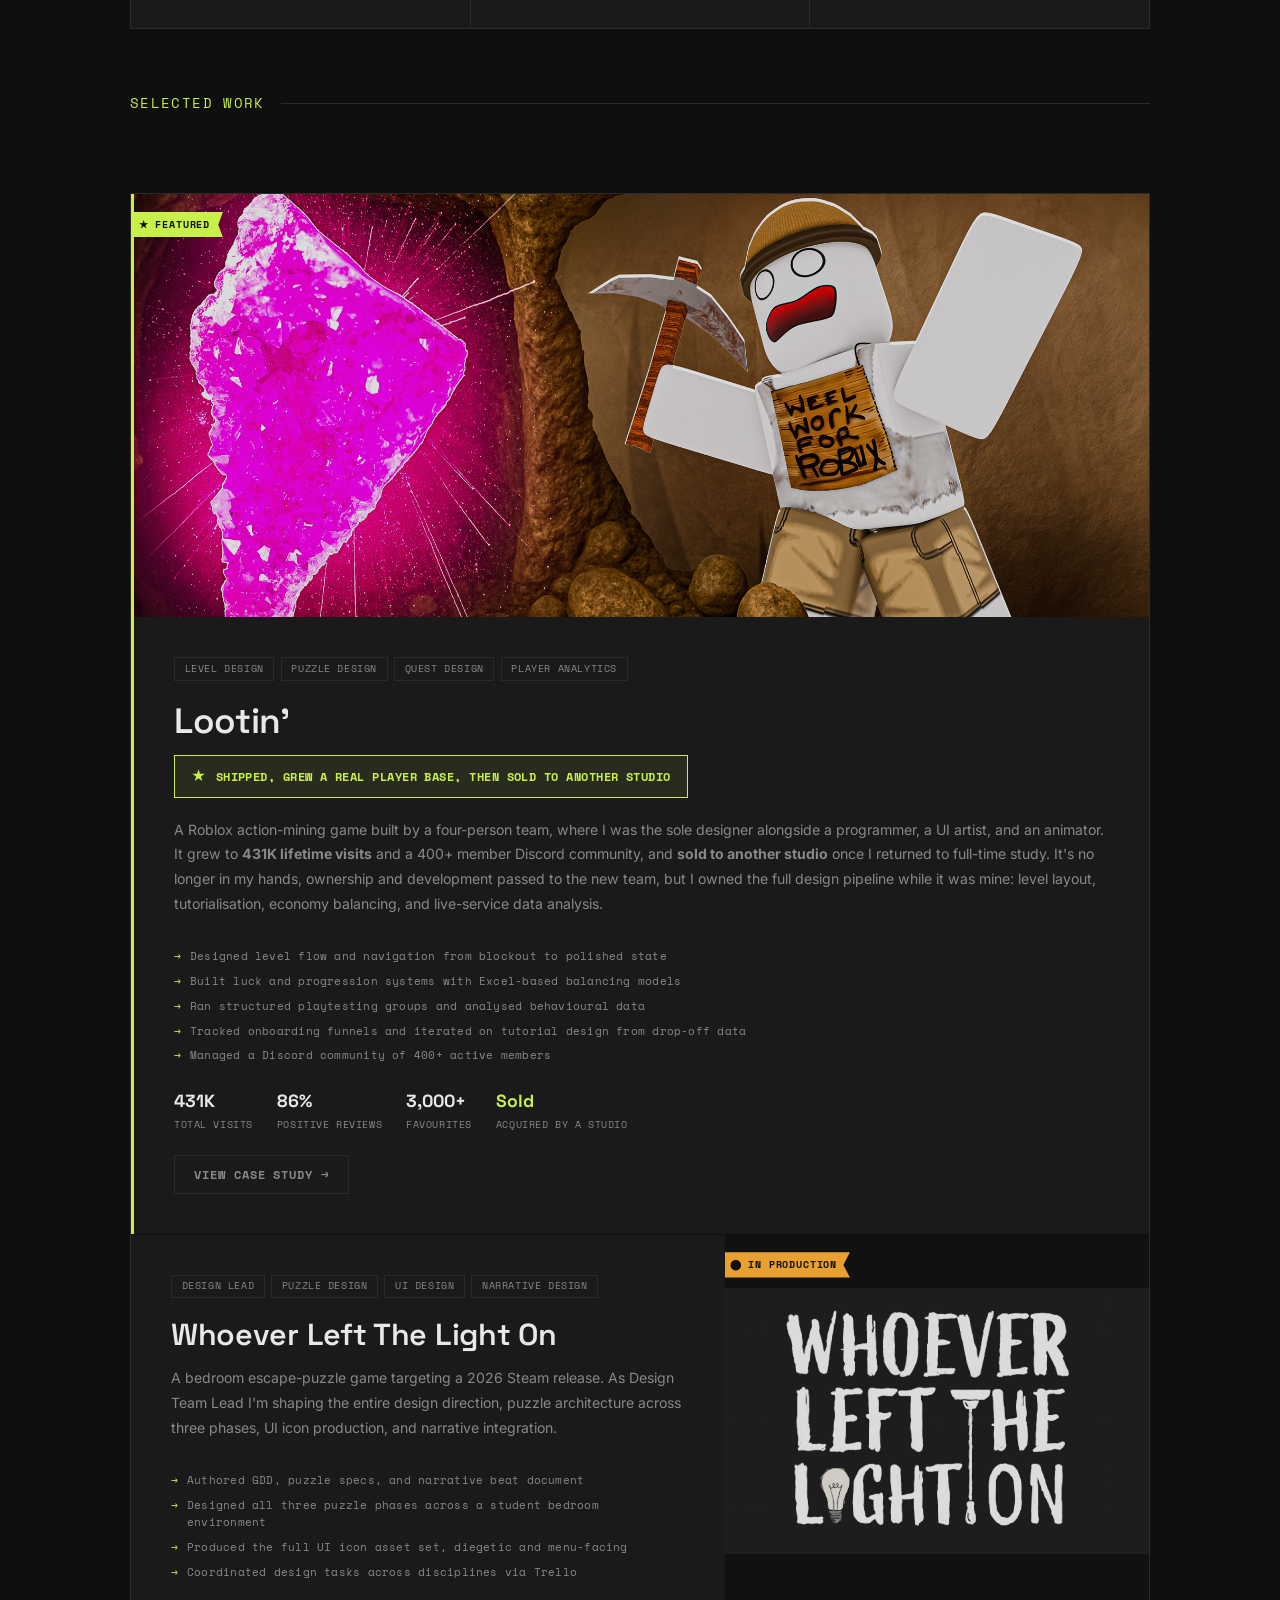
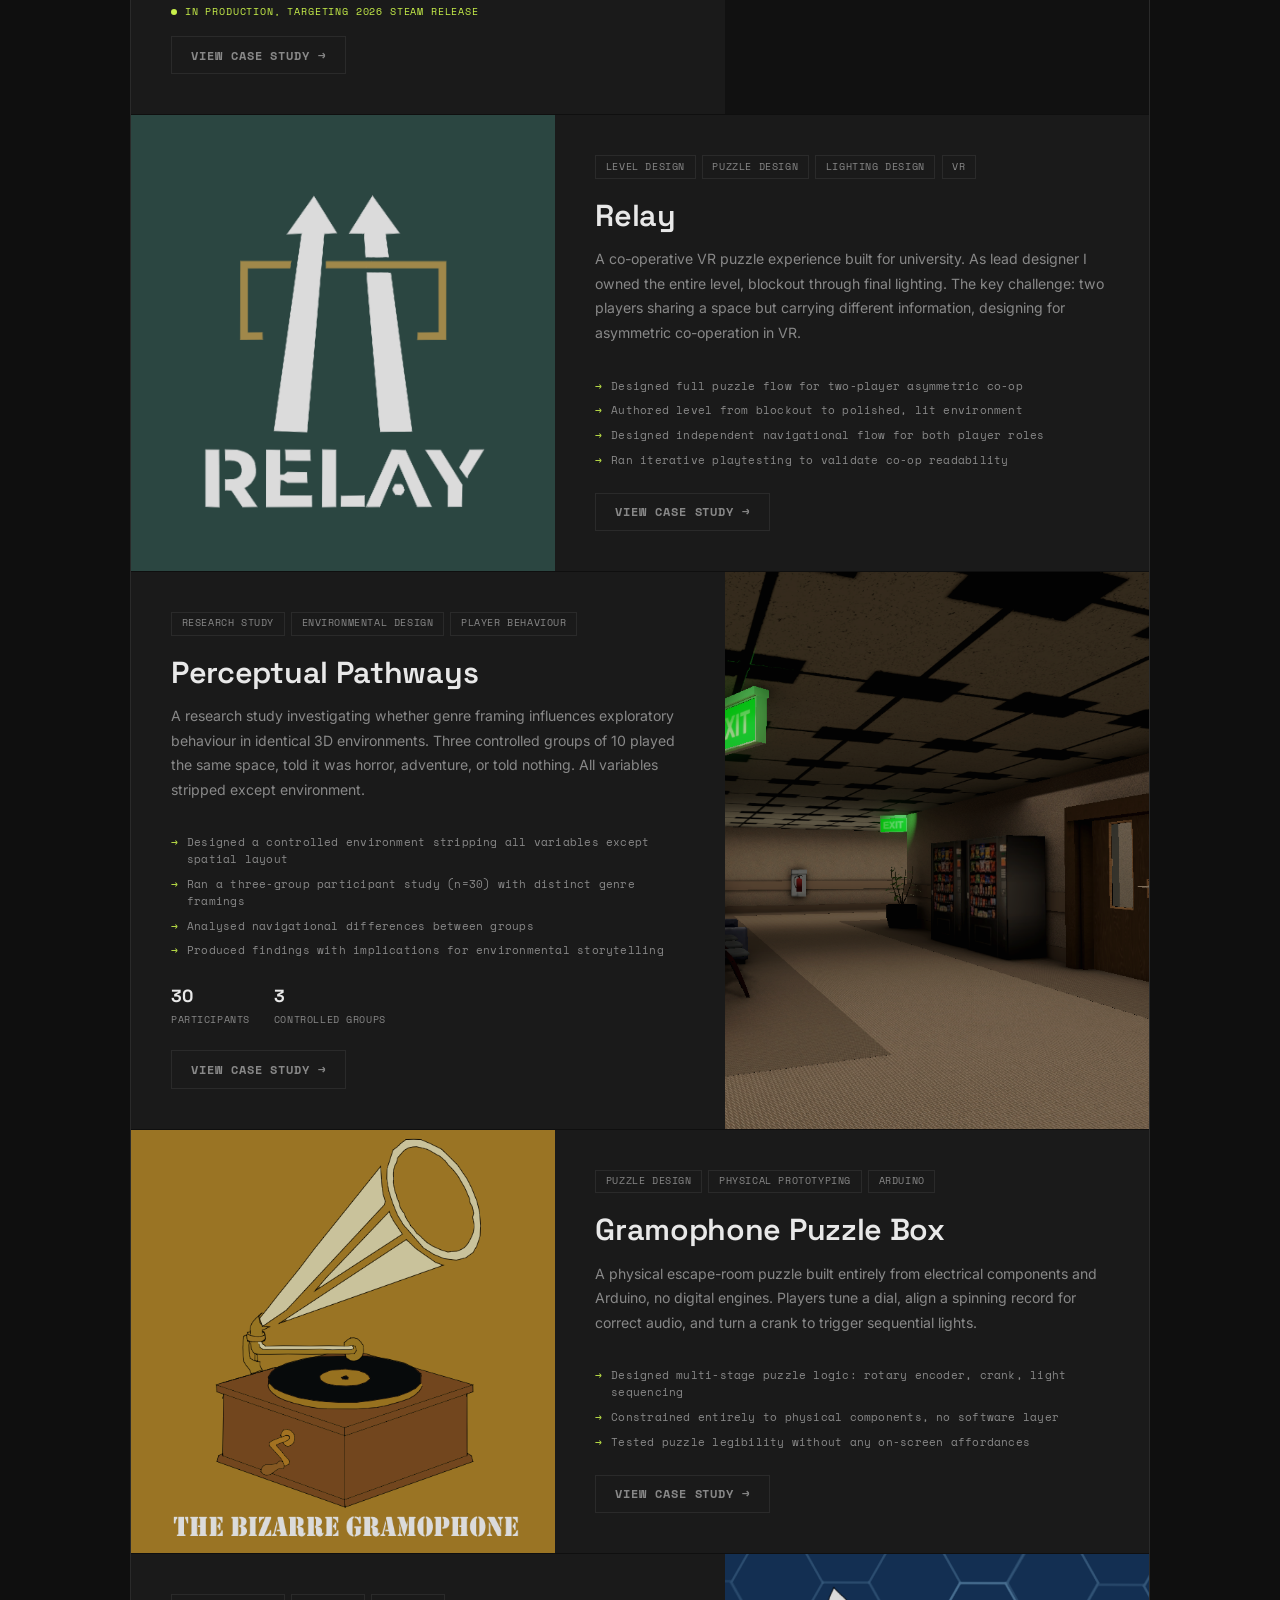
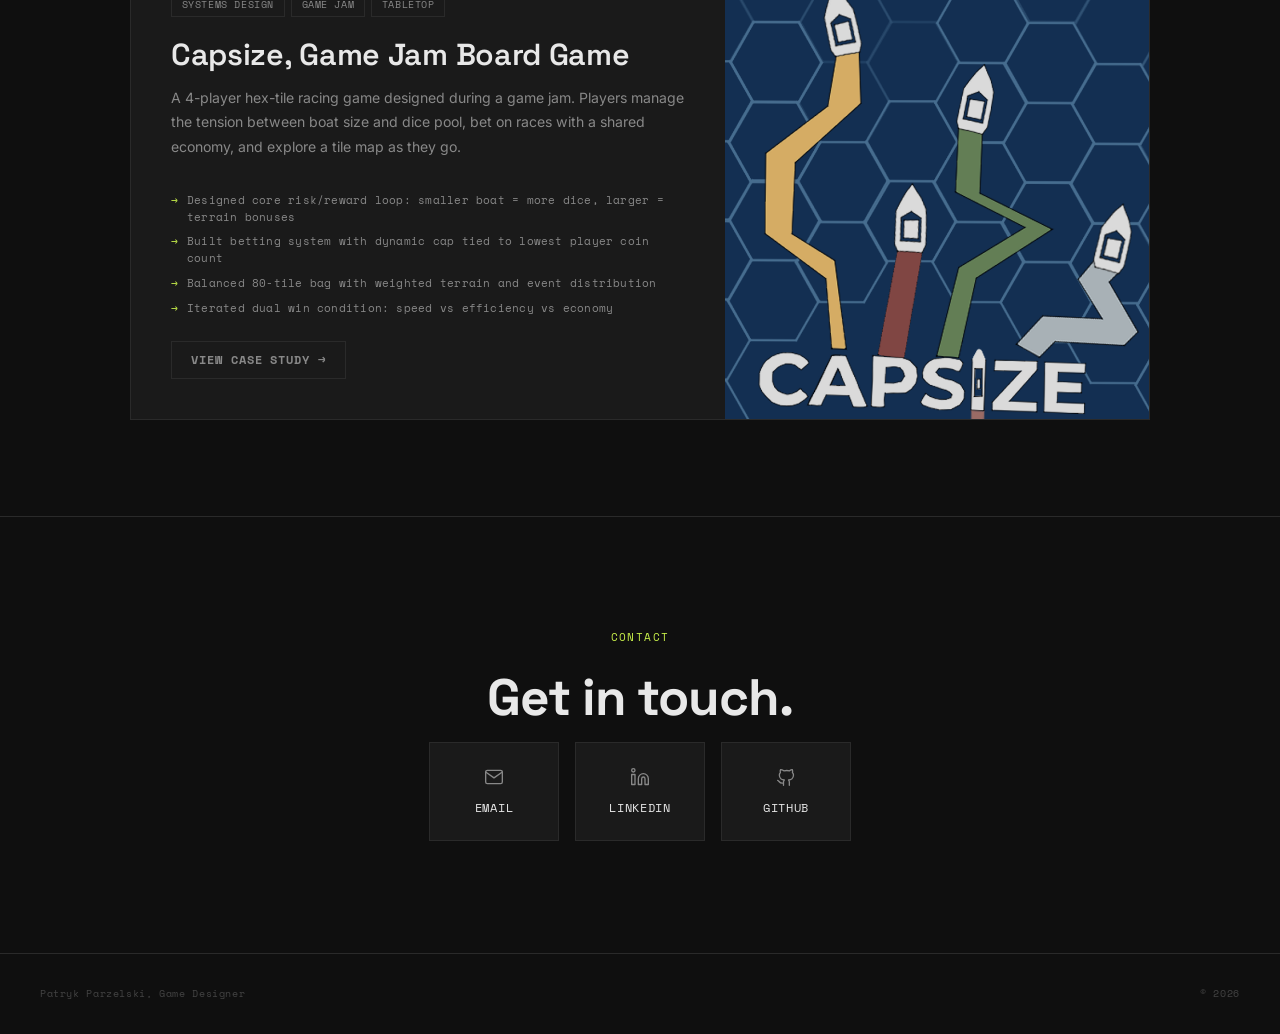
==== commit 7761b3ff: "Add files via upload" ====
--- a/index.html
+++ b/index.html
@@ -844,7 +844,7 @@
       <div class="about-text">
         <div class="about-photo-row">
           <div class="about-photo">
-            <img src="images/patryk-headshot.jpg" alt="Patryk Parzelski" />
+            <img src="patryk-headshot.jpg" alt="Patryk Parzelski" />
           </div>
           <div>
             <div class="about-photo-name">Patryk Parzelski</div>
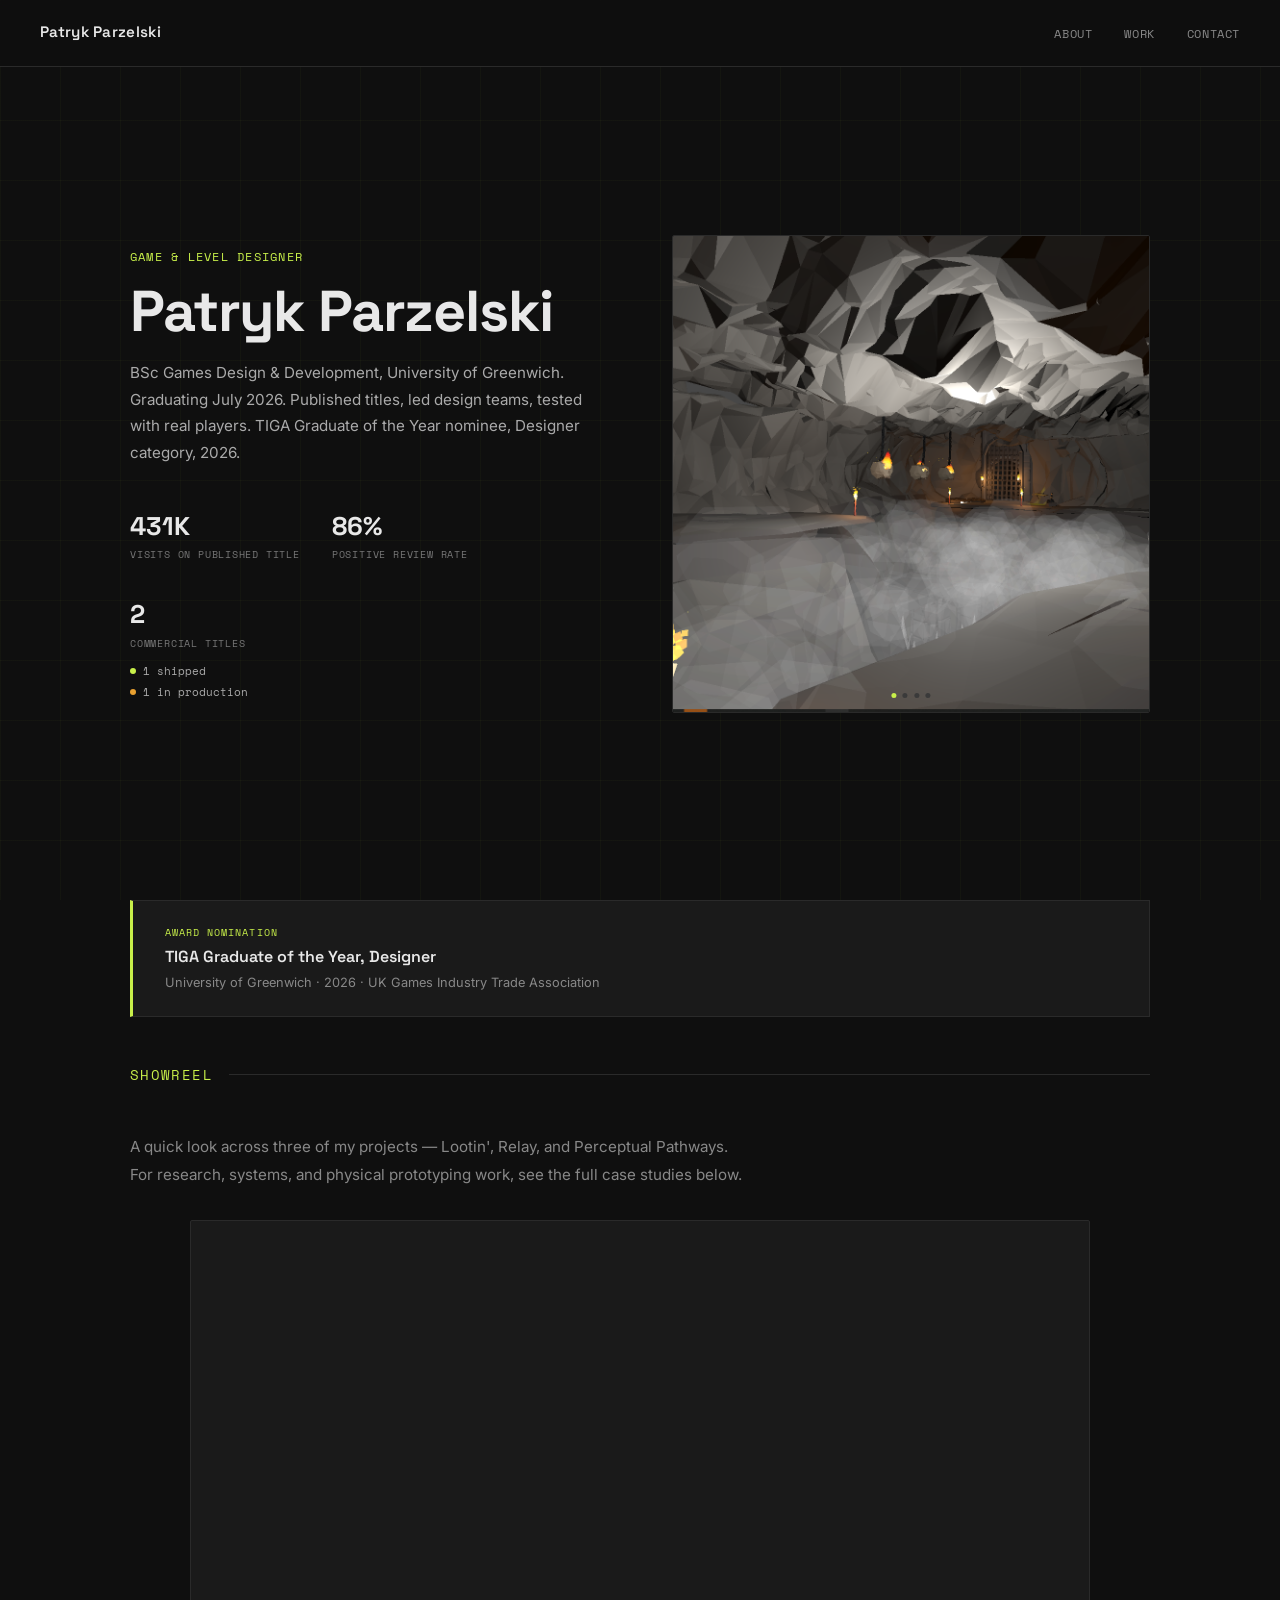
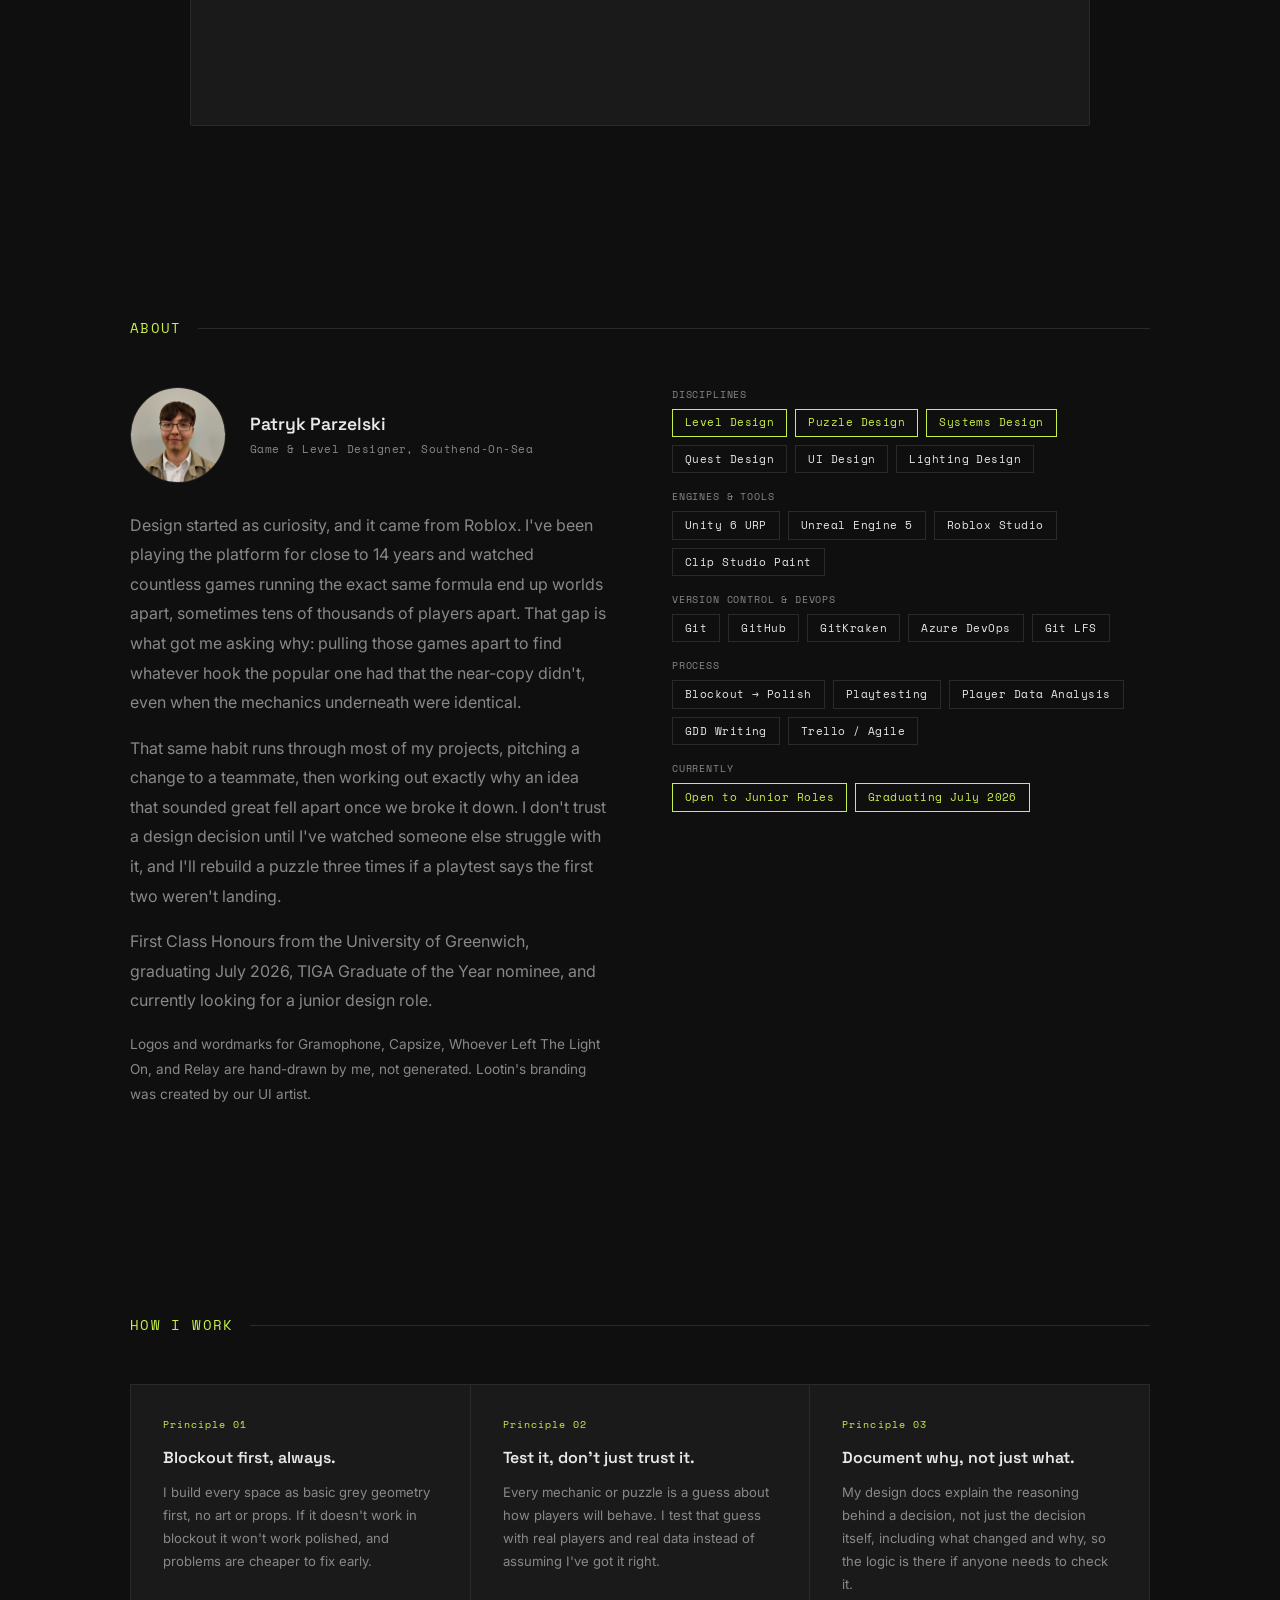
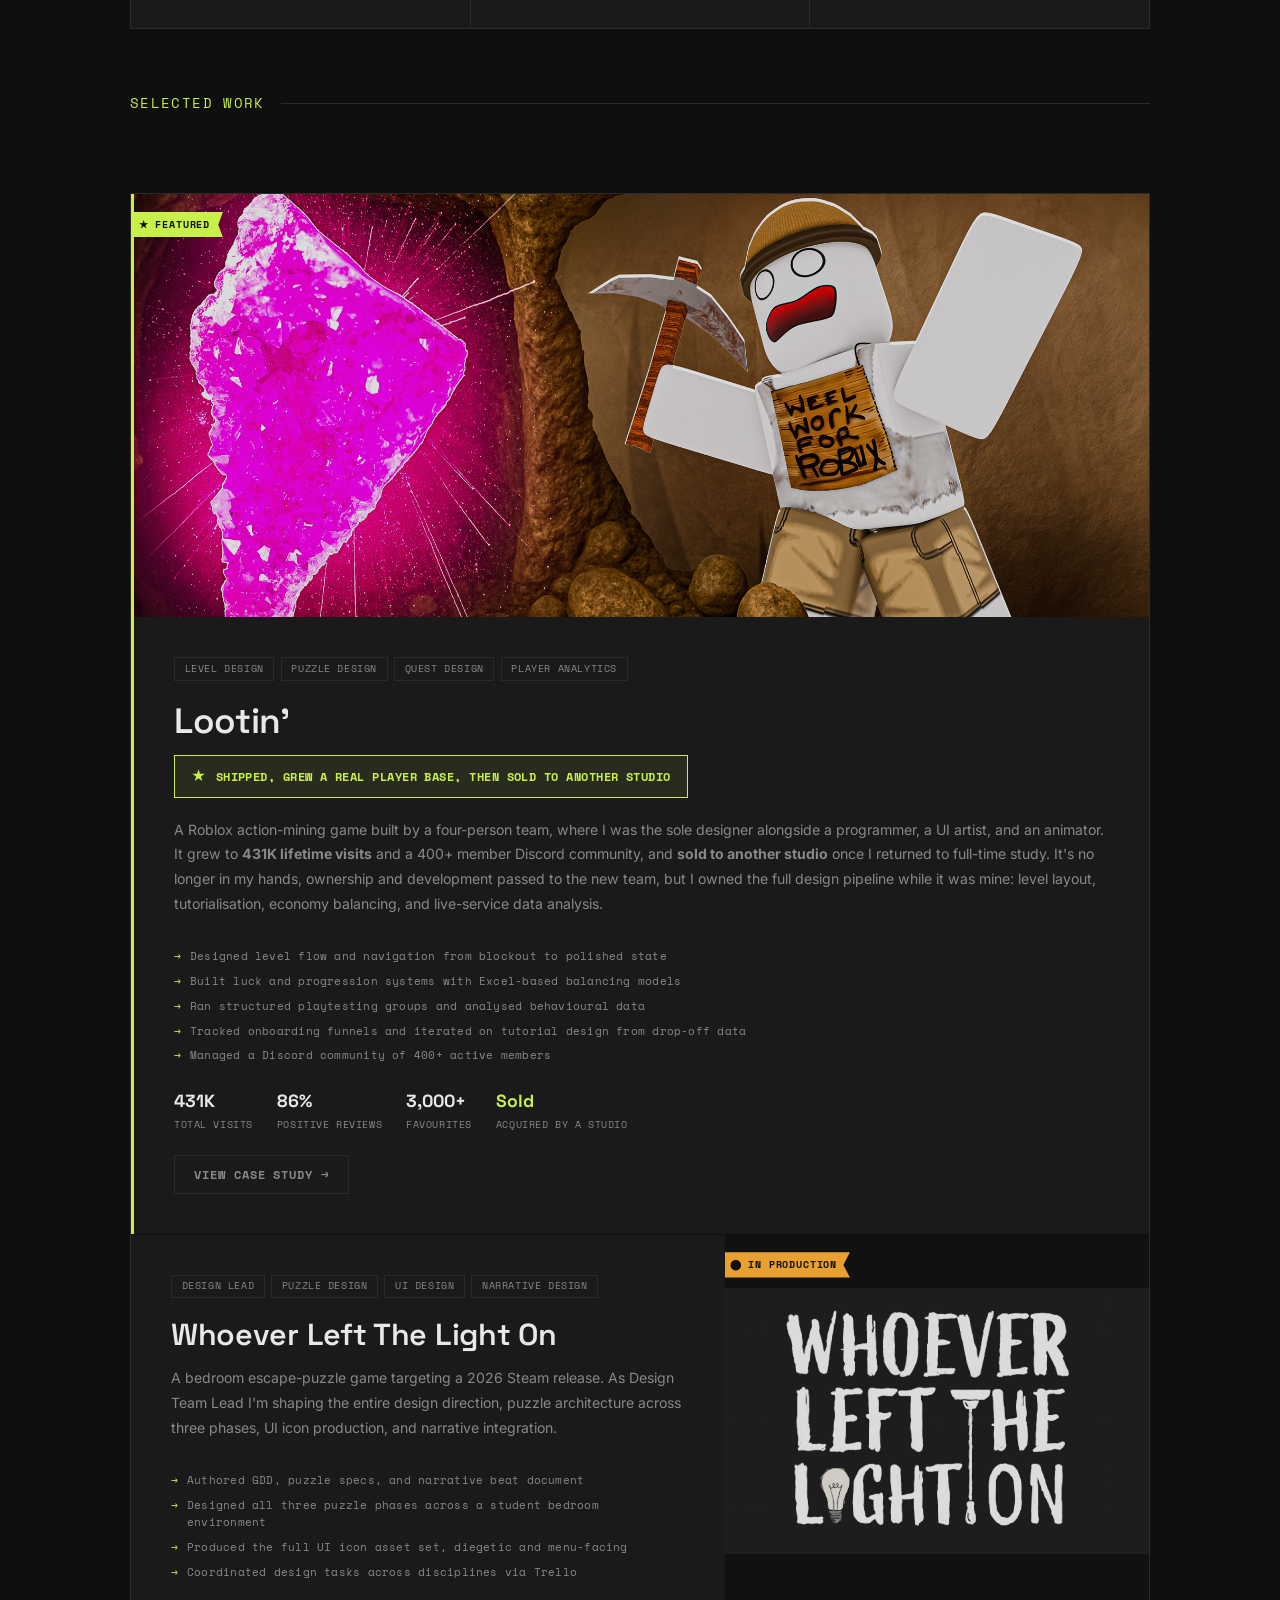
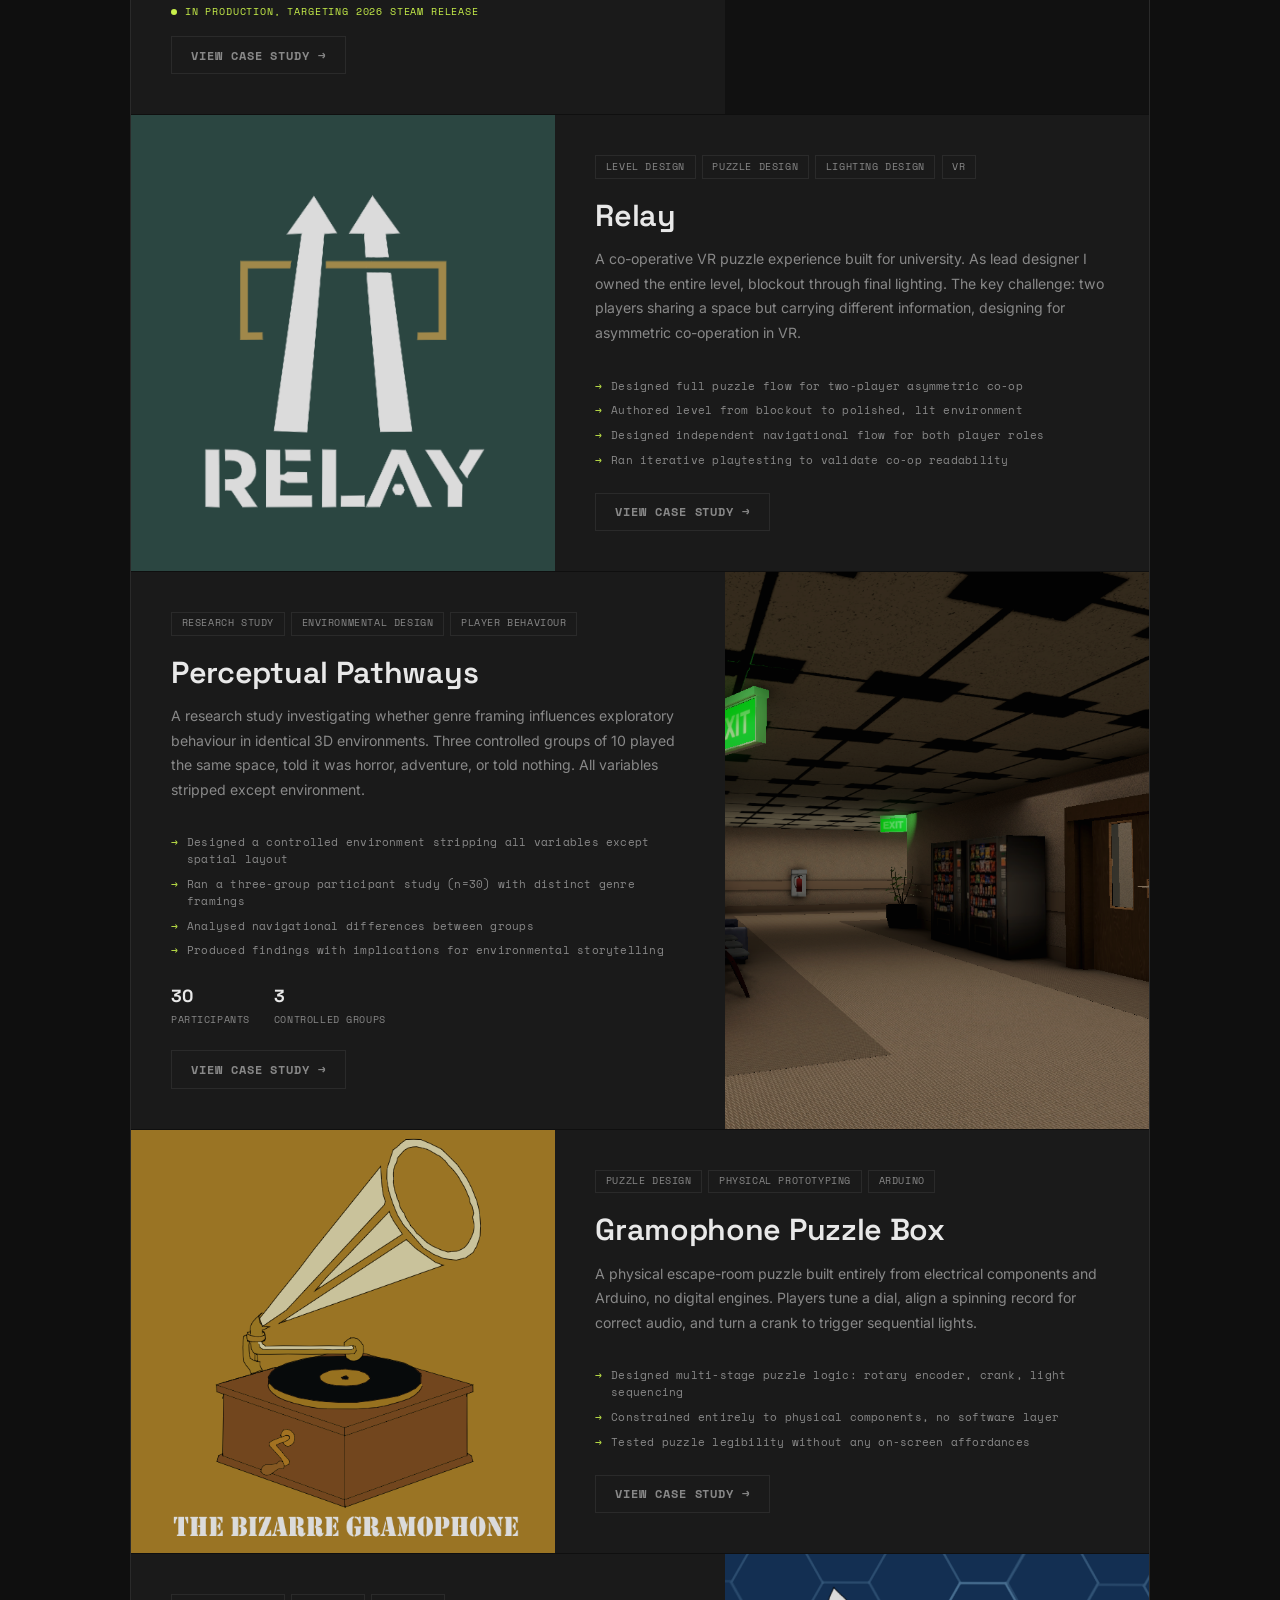
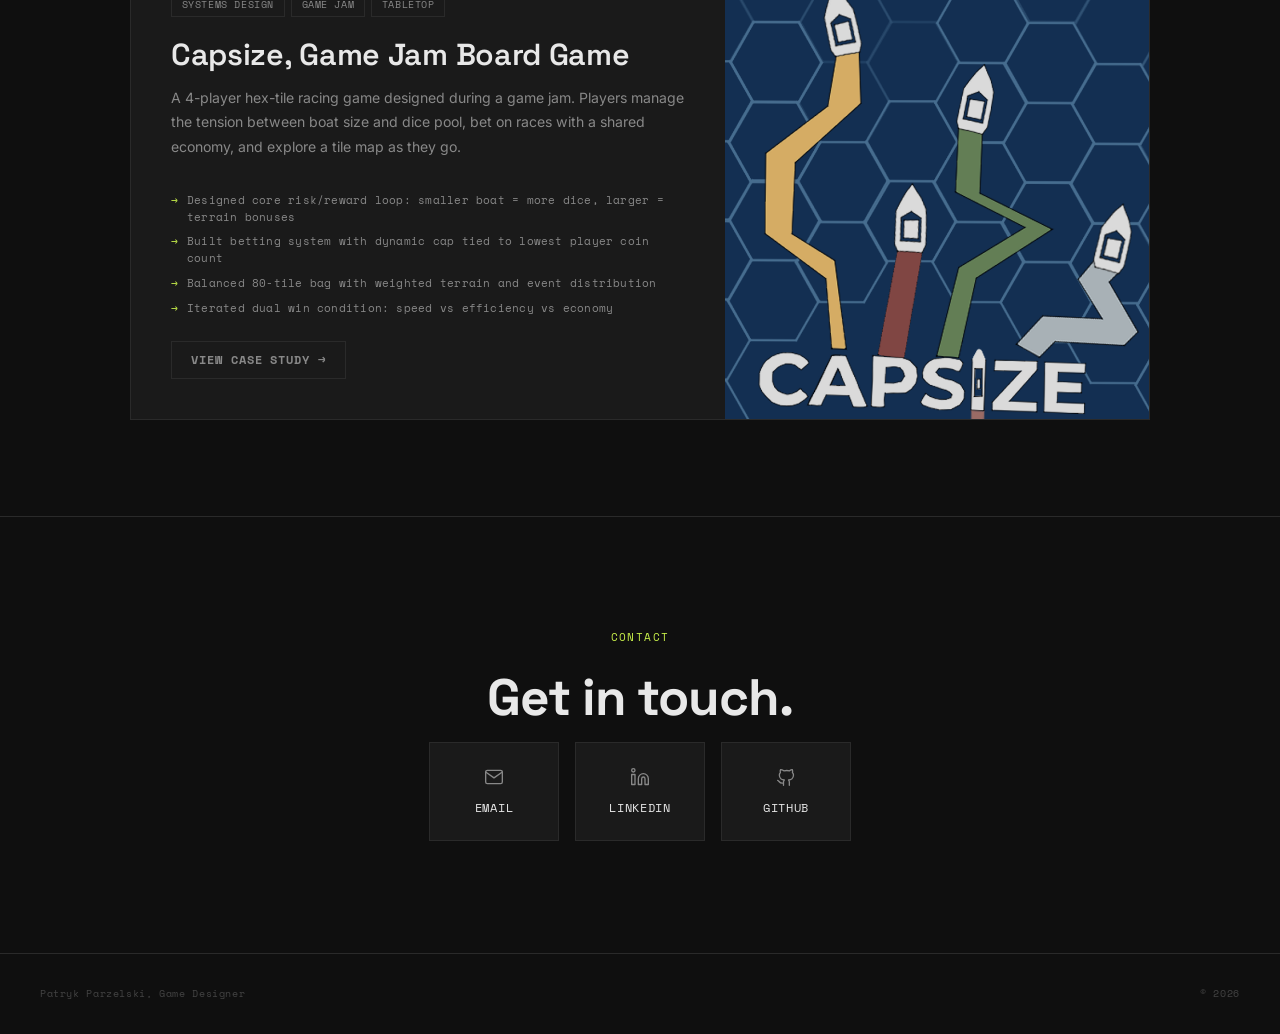
==== commit 53a1609e: "Add files via upload" ====
--- a/index.html
+++ b/index.html
@@ -831,10 +831,7 @@
     <p class="section-label">Showreel</p>
     <p class="showreel-intro">A quick look across three of my projects — Lootin', Relay, and Perceptual Pathways. For research, systems, and physical prototyping work, see the full case studies below.</p>
     <div class="showreel-embed">
-      <!-- Once uploaded, replace the placeholder div below with:
-      <iframe src="https://www.youtube.com/embed/YOUR_VIDEO_ID" title="Patryk Parzelski — Game Design Showreel 2026" allow="accelerometer; autoplay; clipboard-write; encrypted-media; gyroscope; picture-in-picture" allowfullscreen></iframe>
-      -->
-      <div class="showreel-embed-placeholder">[ Showreel video<br/>will be embedded here ]</div>
+      <iframe src="https://www.youtube.com/embed/RyGRVBeWxxc" title="Patryk Parzelski — Game Design Showreel 2026" allow="accelerometer; autoplay; clipboard-write; encrypted-media; gyroscope; picture-in-picture" allowfullscreen></iframe>
     </div>
   </section>
 
